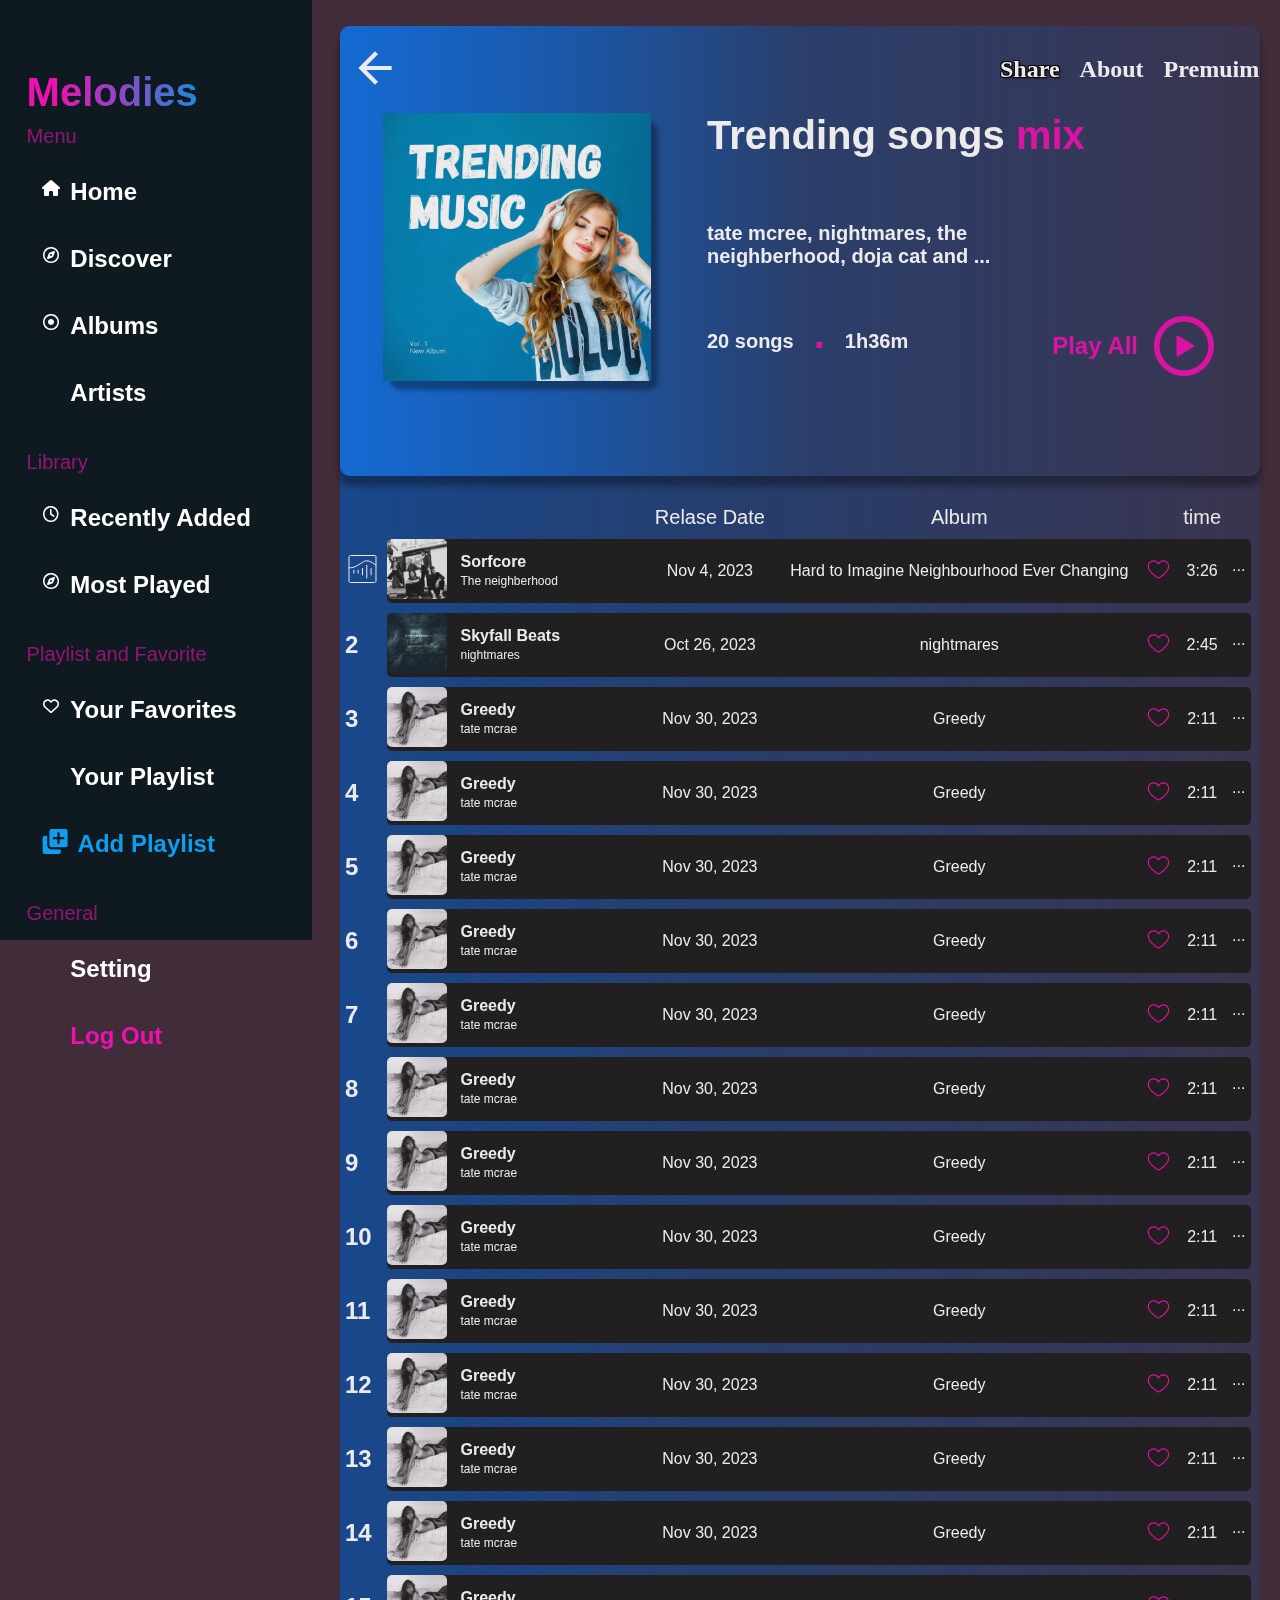
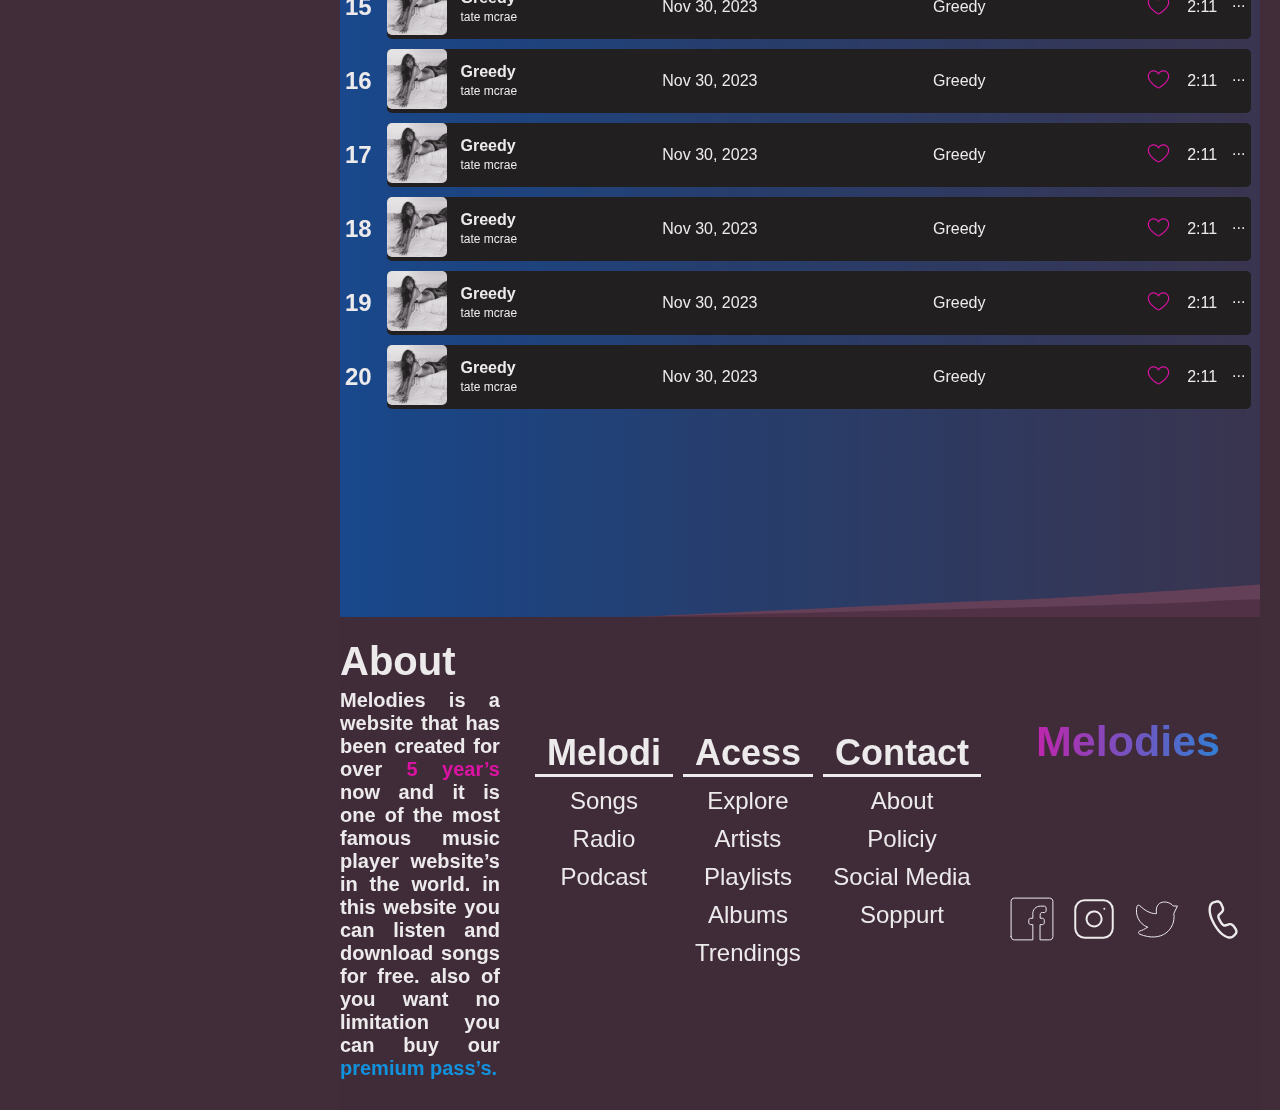
==== album.html @ c4c85686 "artist" ====
<!DOCTYPE html>
<html lang="en">

<head>
    <meta charset="UTF-8">
    <meta name="viewport" content="width=device-width, initial-scale=1.0">
    <title>Document</title>
    <link rel="stylesheet" href="./style/album.css" />
    <link rel="stylesheet" href="./style/body.css" />
    <link rel="stylesheet" href="./style/side-menu.css" />
    <link rel="stylesheet" href="./style/footer.css" />
    <link rel="stylesheet" href="./style/table.css">
    <link rel="stylesheet" href="assets/fontawesome-free-6.6.0-web/css/all.min.css" />
    <script defer src="./index-album.js"></script>
    <link href="https://cdn.jsdelivr.net/npm/bootstrap@5.2.0/dist/css/bootstrap.min.css" rel="stylesheet"
        integrity="sha384-gH2yIJqKdNHPEq0n4Mqa/HGKIhSkIHeL5AyhkYV8i59U5AR6csBvApHHNl/vI1Bx" crossorigin="anonymous">
</head>

<body class="body">
    <aside class="dashboard">
        <div class="T1">
            <p> Melodies </p>
        </div>
        <!-- DashBoard-Menu -->
        <div class="DashBoard-menu">
            <p class="Menu">Menu</p>
            <div class="Menu-part">
                <div class="dashboard-menu-item-hover"> <i class="fa-solid fa-house"></i>
                    <p>Home </p>
                </div>
                <div class="dashboard-menu-item-hover "> <i class="fa-regular fa-compass"></i>
                    <p>Discover </p>
                </div>
                <div class="dashboard-menu-item-hover"> <i class="fa-regular fa-circle-dot"></i>
                    <p>Albums </p>
                </div>
                <div class="dashboard-menu-item-hover"> <i class="bi bi-person-circle"></i>
                    <p>Artists </p>
                </div>
            </div>
        </div>
        <!-- Dashboard-Library -->
        <div class="DashBoard-Library">
            <p class="Library"> Library</p>
            <div class="Library-part">
                <div class="dashboard-menu-item-hover"> <i class="fa-regular fa-clock"></i>
                    <p> Recently Added </p>
                </div>
                <div class="dashboard-menu-item-hover"> <i class="fa-regular fa-compass"></i>
                    <p> Most Played </p>
                </div>
            </div>
        </div>
        <!-- Dashboard-Playlist-and-Favorite -->
        <div class="DashBoard-Playlist">
            <p class="Play-list"> Playlist and Favorite </p>
            <div class="Play-list-part">
                <div class="dashboard-menu-item-hover"> <i class="fa-regular fa-heart"></i>
                    <p> Your Favorites </p>
                </div>
                <div class="dashboard-menu-item-hover"> <i class="bi bi-music-note-list"></i>
                    <p> Your Playlist </p>
                </div>
                <div class="dashboard-menu-item-hover"> <img src="./image/image-dashboard/Add.png" alt="">
                    <p class="Add-playlist"> Add Playlist </p>
                </div>
            </div>
        </div>
        <!-- Dashboard-general -->
        <div class="DashBoard-general">
            <p class="General"> General </p>
            <div class="General-part">
                <div class="dashboard-menu-item-hover"> <i class="bi bi-gear"></i>
                    <p> Setting </p>
                </div>
                <div class="dashboard-menu-item-hover"> <i class="bi bi-box-arrow-right Logout"></i>
                    <p class="Logout"> Log Out </p>
                </div>
            </div>
        </div>

    </aside>
    <!-- Phần main -->
    <main class="main">
        <div class="album-detail">
            <div class="album-header">
                <div class="menu-album">
                    <div>
                        <img src="./image/album/icon/material-symbols_arrow-back.svg">
                    </div>
                    <div class="group-menu">
                        <p>Share</p>
                        <P>About</P>
                        <P>Premuim</P>
                        <img src="./image/album/icon/iconamoon_profile-circle-fill.svg">
                    </div>
                </div>

                <div class="trendingmusic">
                    <div class="banner-trending-music">
                        <img src="./image/album/album image/844adf7d6f536a6e2d4f61847c7148ce.png" width="268px">
                    </div>
                    <div>
                        <h2>Trending songs <span>mix</span></h2>
                        <p class="trending-music-content">tate mcree, nightmares, the neighberhood, doja cat and ...</p>

                        <div class="Playlist-trending-songs">
                            <p>20 songs<span>.</span>1h36m </p>
                        </div>
                    </div>
                    <div>
                        <button class="play-button"> Play All
                            <img class="play-icon" src="./image/album/icon/octicon_play-16.svg">
                        </button>
                    </div>
                </div>
            </div>
            <!-- top20 -->
            <div class="group-table">
                <table class="table-contents">
                    <tr>
                        <!-- insert 8 columns -->
                        <th style="width: 2%;"></th>
                        <th style="width: 4%;"></th>
                        <th style="width: 15%;"></th>
                        <th style="width: 10%;">Relase Date</th>
                        <th style="width: 30%;">Album</th>
                        <th style="width: 2%;"></th>
                        <th style="width: 3%;">time</th>
                        <th style="width: 2%;"></th>
                    </tr>

                    <tr>
                        <td class="left-align"> <img src="./image/album/icon/arcticons_vk-music.svg"> </td>
                        <td class="highlight left-align border-left"> <img
                                src="./image/album/album image/The_Neighbourhood_-_The_Neighbourhood 1.svg"></td>
                        <td class="highlight left-align Name-of-song"> Sorfcore <br> <span>The neighberhood</span></td>
                        <td class="highlight main-font-size">Nov 4, 2023</td>
                        <td class="highlight main-font-size">Hard to Imagine Neighbourhood Ever Changing</td>
                        <td class="highlight left-align"> <img src="./image/album/icon/ph_heart-light.svg"> </td>
                        <td class="highlight main-font-size">3:26</td>
                        <td class="highlight border-right main-font-size icon-details">...</td>
                    </tr>
                    <tr>
                        <td class="left-align ordinal-number">2</td>
                        <td class="highlight left-align border-left"> <img
                                src="./image/album/album image/The_Neighbourhood_-_The_Neighbourhood 2.svg"></td>
                        <td class="highlight left-align Name-of-song"> Skyfall Beats <br> <span>nightmares</span></td>
                        <td class="highlight main-font-size">Oct 26, 2023</td>
                        <td class="highlight main-font-size">nightmares</td>
                        <td class="highlight left-align"> <img src="./image/album/icon/ph_heart-light.svg"> </td>
                        <td class="highlight main-font-size">2:45</td>
                        <td class="highlight border-right main-font-size icon-details">...</td>
                    </tr>
                    <tr>
                        <td class="left-align ordinal-number">3</td>
                        <td class="highlight left-align border-left"> <img
                                src="./image/album/album image/The_Neighbourhood_-_The_Neighbourhood 3.svg"></td>
                        <td class="highlight left-align Name-of-song"> Greedy <br> <span>tate mcrae</span></td>
                        <td class="highlight main-font-size">Nov 30, 2023</td>
                        <td class="highlight main-font-size">Greedy</td>
                        <td class="highlight left-align"> <img src="./image/album/icon/ph_heart-light.svg"> </td>
                        <td class="highlight main-font-size">2:11</td>
                        <td class="highlight border-right main-font-size icon-details">...</td>
                    </tr>
                    <tr>
                        <td class="left-align ordinal-number">4</td>
                        <td class="highlight left-align border-left"> <img
                                src="./image/album/album image/The_Neighbourhood_-_The_Neighbourhood 3.svg"></td>
                        <td class="highlight left-align Name-of-song"> Greedy <br> <span>tate mcrae</span></td>
                        <td class="highlight main-font-size">Nov 30, 2023</td>
                        <td class="highlight main-font-size">Greedy</td>
                        <td class="highlight left-align"> <img src="./image/album/icon/ph_heart-light.svg"> </td>
                        <td class="highlight main-font-size">2:11</td>
                        <td class="highlight border-right main-font-size icon-details">...</td>
                    </tr>
                    <tr>
                        <td class="left-align ordinal-number">5</td>
                        <td class="highlight left-align border-left"> <img
                                src="./image/album/album image/The_Neighbourhood_-_The_Neighbourhood 3.svg"></td>
                        <td class="highlight left-align Name-of-song"> Greedy <br> <span>tate mcrae</span></td>
                        <td class="highlight main-font-size">Nov 30, 2023</td>
                        <td class="highlight main-font-size">Greedy</td>
                        <td class="highlight left-align"> <img src="./image/album/icon/ph_heart-light.svg"> </td>
                        <td class="highlight main-font-size">2:11</td>
                        <td class="highlight border-right main-font-size icon-details">...</td>
                    </tr>
                    <tr>
                        <td class="left-align ordinal-number">6</td>
                        <td class="highlight left-align border-left"> <img
                                src="./image/album/album image/The_Neighbourhood_-_The_Neighbourhood 3.svg"></td>
                        <td class="highlight left-align Name-of-song"> Greedy <br> <span>tate mcrae</span></td>
                        <td class="highlight main-font-size">Nov 30, 2023</td>
                        <td class="highlight main-font-size">Greedy</td>
                        <td class="highlight left-align"> <img src="./image/album/icon/ph_heart-light.svg"> </td>
                        <td class="highlight main-font-size">2:11</td>
                        <td class="highlight border-right main-font-size icon-details">...</td>
                    </tr>
                    <tr>
                        <td class="left-align ordinal-number">7</td>
                        <td class="highlight left-align border-left"> <img
                                src="./image/album/album image/The_Neighbourhood_-_The_Neighbourhood 3.svg"></td>
                        <td class="highlight left-align Name-of-song"> Greedy <br> <span>tate mcrae</span></td>
                        <td class="highlight main-font-size">Nov 30, 2023</td>
                        <td class="highlight main-font-size">Greedy</td>
                        <td class="highlight left-align"> <img src="./image/album/icon/ph_heart-light.svg"> </td>
                        <td class="highlight main-font-size">2:11</td>
                        <td class="highlight border-right main-font-size icon-details">...</td>
                    </tr>
                    <tr>
                        <td class="left-align ordinal-number">8</td>
                        <td class="highlight left-align border-left"> <img
                                src="./image/album/album image/The_Neighbourhood_-_The_Neighbourhood 3.svg"></td>
                        <td class="highlight left-align Name-of-song"> Greedy <br> <span>tate mcrae</span></td>
                        <td class="highlight main-font-size">Nov 30, 2023</td>
                        <td class="highlight main-font-size">Greedy</td>
                        <td class="highlight left-align"> <img src="./image/album/icon/ph_heart-light.svg"> </td>
                        <td class="highlight main-font-size">2:11</td>
                        <td class="highlight border-right main-font-size icon-details">...</td>
                    </tr>
                    <tr>
                        <td class="left-align ordinal-number">9</td>
                        <td class="highlight left-align border-left"> <img
                                src="./image/album/album image/The_Neighbourhood_-_The_Neighbourhood 3.svg"></td>
                        <td class="highlight left-align Name-of-song"> Greedy <br> <span>tate mcrae</span></td>
                        <td class="highlight main-font-size">Nov 30, 2023</td>
                        <td class="highlight main-font-size">Greedy</td>
                        <td class="highlight left-align"> <img src="./image/album/icon/ph_heart-light.svg"> </td>
                        <td class="highlight main-font-size">2:11</td>
                        <td class="highlight border-right main-font-size icon-details">...</td>
                    </tr>
                    <tr>
                        <td class="left-align ordinal-number">10</td>
                        <td class="highlight left-align border-left"> <img
                                src="./image/album/album image/The_Neighbourhood_-_The_Neighbourhood 3.svg"></td>
                        <td class="highlight left-align Name-of-song"> Greedy <br> <span>tate mcrae</span></td>
                        <td class="highlight main-font-size">Nov 30, 2023</td>
                        <td class="highlight main-font-size">Greedy</td>
                        <td class="highlight left-align"> <img src="./image/album/icon/ph_heart-light.svg"> </td>
                        <td class="highlight main-font-size">2:11</td>
                        <td class="highlight border-right main-font-size icon-details">...</td>
                    </tr>
                    <tr>
                        <td class="left-align ordinal-number">11</td>
                        <td class="highlight left-align border-left"> <img
                                src="./image/album/album image/The_Neighbourhood_-_The_Neighbourhood 3.svg"></td>
                        <td class="highlight left-align Name-of-song"> Greedy <br> <span>tate mcrae</span></td>
                        <td class="highlight main-font-size">Nov 30, 2023</td>
                        <td class="highlight main-font-size">Greedy</td>
                        <td class="highlight left-align"> <img src="./image/album/icon/ph_heart-light.svg"> </td>
                        <td class="highlight main-font-size">2:11</td>
                        <td class="highlight border-right main-font-size icon-details">...</td>
                    </tr>
                    <tr>
                        <td class="left-align ordinal-number">12</td>
                        <td class="highlight left-align border-left"> <img
                                src="./image/album/album image/The_Neighbourhood_-_The_Neighbourhood 3.svg"></td>
                        <td class="highlight left-align Name-of-song"> Greedy <br> <span>tate mcrae</span></td>
                        <td class="highlight main-font-size">Nov 30, 2023</td>
                        <td class="highlight main-font-size">Greedy</td>
                        <td class="highlight left-align"> <img src="./image/album/icon/ph_heart-light.svg"> </td>
                        <td class="highlight main-font-size">2:11</td>
                        <td class="highlight border-right main-font-size icon-details">...</td>
                    </tr>
                    <tr>
                        <td class="left-align ordinal-number">13</td>
                        <td class="highlight left-align border-left"> <img
                                src="./image/album/album image/The_Neighbourhood_-_The_Neighbourhood 3.svg"></td>
                        <td class="highlight left-align Name-of-song"> Greedy <br> <span>tate mcrae</span></td>
                        <td class="highlight main-font-size">Nov 30, 2023</td>
                        <td class="highlight main-font-size">Greedy</td>
                        <td class="highlight left-align"> <img src="./image/album/icon/ph_heart-light.svg"> </td>
                        <td class="highlight main-font-size">2:11</td>
                        <td class="highlight border-right main-font-size icon-details">...</td>
                    </tr>
                    <tr>
                        <td class="left-align ordinal-number">14</td>
                        <td class="highlight left-align border-left"> <img
                                src="./image/album/album image/The_Neighbourhood_-_The_Neighbourhood 3.svg"></td>
                        <td class="highlight left-align Name-of-song"> Greedy <br> <span>tate mcrae</span></td>
                        <td class="highlight main-font-size">Nov 30, 2023</td>
                        <td class="highlight main-font-size">Greedy</td>
                        <td class="highlight left-align"> <img src="./image/album/icon/ph_heart-light.svg"> </td>
                        <td class="highlight main-font-size">2:11</td>
                        <td class="highlight border-right main-font-size icon-details">...</td>
                    </tr>
                    <tr>
                        <td class="left-align ordinal-number">15</td>
                        <td class="highlight left-align border-left"> <img
                                src="./image/album/album image/The_Neighbourhood_-_The_Neighbourhood 3.svg"></td>
                        <td class="highlight left-align Name-of-song"> Greedy <br> <span>tate mcrae</span></td>
                        <td class="highlight main-font-size">Nov 30, 2023</td>
                        <td class="highlight main-font-size">Greedy</td>
                        <td class="highlight left-align"> <img src="./image/album/icon/ph_heart-light.svg"> </td>
                        <td class="highlight main-font-size">2:11</td>
                        <td class="highlight border-right main-font-size icon-details">...</td>
                    </tr>
                    <tr>
                        <td class="left-align ordinal-number">16</td>
                        <td class="highlight left-align border-left"> <img
                                src="./image/album/album image/The_Neighbourhood_-_The_Neighbourhood 3.svg"></td>
                        <td class="highlight left-align Name-of-song"> Greedy <br> <span>tate mcrae</span></td>
                        <td class="highlight main-font-size">Nov 30, 2023</td>
                        <td class="highlight main-font-size">Greedy</td>
                        <td class="highlight left-align"> <img src="./image/album/icon/ph_heart-light.svg"> </td>
                        <td class="highlight main-font-size">2:11</td>
                        <td class="highlight border-right main-font-size icon-details">...</td>
                    </tr>
                    <tr>
                        <td class="left-align ordinal-number">17</td>
                        <td class="highlight left-align border-left"> <img
                                src="./image/album/album image/The_Neighbourhood_-_The_Neighbourhood 3.svg"></td>
                        <td class="highlight left-align Name-of-song"> Greedy <br> <span>tate mcrae</span></td>
                        <td class="highlight main-font-size">Nov 30, 2023</td>
                        <td class="highlight main-font-size">Greedy</td>
                        <td class="highlight left-align"> <img src="./image/album/icon/ph_heart-light.svg"> </td>
                        <td class="highlight main-font-size">2:11</td>
                        <td class="highlight border-right main-font-size icon-details">...</td>
                    </tr>
                    <tr>
                        <td class="left-align ordinal-number">18</td>
                        <td class="highlight left-align border-left"> <img
                                src="./image/album/album image/The_Neighbourhood_-_The_Neighbourhood 3.svg"></td>
                        <td class="highlight left-align Name-of-song"> Greedy <br> <span>tate mcrae</span></td>
                        <td class="highlight main-font-size">Nov 30, 2023</td>
                        <td class="highlight main-font-size">Greedy</td>
                        <td class="highlight left-align"> <img src="./image/album/icon/ph_heart-light.svg"> </td>
                        <td class="highlight main-font-size">2:11</td>
                        <td class="highlight border-right main-font-size icon-details">...</td>
                    </tr>
                    <tr>
                        <td class="left-align ordinal-number">19</td>
                        <td class="highlight left-align border-left"> <img
                                src="./image/album/album image/The_Neighbourhood_-_The_Neighbourhood 3.svg"></td>
                        <td class="highlight left-align Name-of-song"> Greedy <br> <span>tate mcrae</span></td>
                        <td class="highlight main-font-size">Nov 30, 2023</td>
                        <td class="highlight main-font-size">Greedy</td>
                        <td class="highlight left-align"> <img src="./image/album/icon/ph_heart-light.svg"> </td>
                        <td class="highlight main-font-size">2:11</td>
                        <td class="highlight border-right main-font-size icon-details">...</td>
                    </tr>
                    <tr>
                        <td class="left-align ordinal-number">20</td>
                        <td class="highlight left-align border-left"> <img
                                src="./image/album/album image/The_Neighbourhood_-_The_Neighbourhood 3.svg"></td>
                        <td class="highlight left-align Name-of-song"> Greedy <br> <span>tate mcrae</span></td>
                        <td class="highlight main-font-size">Nov 30, 2023</td>
                        <td class="highlight main-font-size">Greedy</td>
                        <td class="highlight left-align"> <img src="./image/album/icon/ph_heart-light.svg"> </td>
                        <td class="highlight main-font-size">2:11</td>
                        <td class="highlight border-right main-font-size icon-details">...</td>
                    </tr>
                </table>
            </div>
        </div>
        <!-- Footer -->
        <div class="footer">
            <div class="footer-content">
                <!-- left-footer -->
                <div class="footer-content-details">
                    <div class="left-footer-content">
                        <h1>About</h1>
                        <p>Melodies is a website that has been created for over <span>5 year’s</span> now and it is
                            one of the most famous music player website’s in the world. in this website you can
                            listen and download songs for free. also of you want no limitation you can buy our <a href="#">premium
                                pass’s.</a></p>
                    </div>
                    <!-- center-footer -->
                    <div>
                        <table class="table_content">
                            <tr>
                                <th>Melodi</th>
                                <th>Acess </th>
                                <th>Contact</th>
                            </tr>
                            <tr>
                                <td><a style="text-decoration:none" href="#">Songs</a></td>
                                <td><a style="text-decoration:none" href="#">Explore</a></td>
                                <td><a style="text-decoration:none" href="#">About</a></td>
                            </tr>
                            <tr>
                                <td><a style="text-decoration:none" href="#">Radio</a></td>
                                <td><a style="text-decoration:none" href="#">Artists</a></td>
                                <td><a style="text-decoration:none" href="#">Policiy</a></td>
                            </tr>
                            <tr>
                                <td><a style="text-decoration:none" href="#">Podcast</a></td>
                                <td><a style="text-decoration:none" href="#">Playlists</a></td>
                                <td><a style="text-decoration:none" href="#">Social Media</a></td>
                            </tr>
                            <tr>
                                <td><a style="text-decoration:none" href="#"></a></td>
                                <td><a style="text-decoration:none" href="#">Albums</a></td>
                                <td><a style="text-decoration:none" href="#">Soppurt</a></td>
                            </tr>
                            <tr>
                                <td><a style="text-decoration:none" href="#"></a></td>
                                <td><a style="text-decoration:none" href="#">Trendings</a></td>
                                <td><a style="text-decoration:none" href="#"></a></td>
                            </tr>
                        </table>
                    </div>
                    <!-- right-footer -->
                    <div class="contact"> 
                        <p class="Logo">Melodies</p>
                        <div class="link">
                            <img src="./image/footer/background/fb.svg">
                            <img src="./image/footer/background/ig.svg">
                            <img src="./image/footer/background/tw.svg">
                            <img src="./image/footer/background/call.svg">
                        </div>
                    </div>
                </div>
            </div>
        </div>
    </main>
   
    </body>

</html>
---- style/album.css ----
.main {
    display: flex;
    flex-direction: column;
    flex-grow: 9;
    margin: 26px 20px 0px 340px;
    z-index: 1;
    opacity: 0.90; 
    background: linear-gradient(90deg, #005ac0af 0%, #0a53a789 40%, rgba(17, 114, 226, 0.144) 100%);
    border-radius: 10px;
}

.album-detail {
    min-height: 100vh;
    display: flex;
    flex-direction: column;
    z-index: 1;
}

.album-header {
    background: linear-gradient(90deg, #1171E2 0%, rgba(127, 184, 211, 0.02) 50%, rgba(63, 79, 86, 0) 100%);
    border-radius: 10px;
    height: 450px;
    box-shadow: 0px 9px 6px 1px rgba(0, 0, 0, 0.36);
    -webkit-box-shadow: 0px 9px 6px 1px rgba(0, 0, 0, 0.36);
    -moz-box-shadow: 0px 9px 6px 1px rgba(0, 0, 0, 0.36);
}

.menu-album {
    display: flex;
    align-items: center;
    padding: 10px 0px 10px 10px;
}

.group-menu {
    display: flex;
    margin: 0;
    gap: 20px;
    padding-left: 600px;
}

.group-menu img {
    padding-left: 40px;
}

.group-menu p {
    margin: 0px;
    padding: 20px 0px 20px 0;
    color: white;
    font-size: 24px;
    font-family: Vazirmatn;
    font-weight: 600;
}

.group-menu p:first-child {
    text-shadow:
        -1px -1px 0 #000,
        /* Tạo viền đen */
        1px -1px 0 #000,
        -1px 1px 0 #000,
        1px 1px 0 #000,
        2px 2px 3px rgba(0, 0, 0, 0.5);
    /* Tạo bóng đổ */
}

.trendingmusic {
    display: flex;
    gap: 56px;
    padding-left: 43px;
    padding-right: 43px;
}

.banner-trending-music {
    width: 268px;
    height: 268px;
    box-shadow: 7px 9px 4px rgba(0, 0, 0, 0.35);
    border-radius: 10px
}

.trendingmusic h2 {
    color: white;
    font-size: 40px;
    font-weight: 800;
}

.trendingmusic h2 span {
    color: #EE10B0;
}

.trending-music-content {
    width: 390px;
    margin-top: 44px;
    padding-top: 20px;
    color: white;
    font-size: 20px;
    font-weight: 600;
}

.Playlist-trending-songs {
    display: flex;
    align-items: center;
    margin-top: 44px;
}

.Playlist-trending-songs p {
    color: white;
    font-size: 20px;
    font-weight: 600;

}

.Playlist-trending-songs p span {
    color: #EE10B0;
    font-size: 40px;
    font-weight: 800;
    padding: 20px;
}

.play-button {
    display: flex;
    background: none;
    border: none;
    color: #EE10B0;
    font-size: 24px;
    font-weight: 600;
    margin-bottom: 10px;
    align-items: center;
    position: absolute;
    right: 50px;
    top: 300px;
}

.play-icon {
    padding: 16px;
}

/* top 20 of Bill Board*/
---- style/body.css ----
* {
    padding: 0;
    margin: 0;
    font-family: "Vazirmatn", sans-serif;
}

.body {
    display: flex;
    width: 100%;
    flex-direction: column;
    min-height: 100vh;
    position: relative;
    background-color: #412C3A;
}
---- style/side-menu.css ----
.T1 {
    font-size: 40px;
    font-weight: 800;
    background: linear-gradient( to right, rgba(238, 16, 176, 1) 10%, rgba(14, 158, 239, 0.92) 70%); 
    background-clip: text;
    color: transparent;
    margin-top: 50px;
    margin-left: 26.6px;
}

.dashboard {
    flex-grow: 1;
    background: linear-gradient(to right, #0E1920, #0E1920 70%);
    position: fixed;
    height: 100vh;
    padding: 20px 25px 20px 0px ;

}

.DashBoard-menu {
    color: #FFFFFF;
    margin-top: 10px;
    margin-left: 26.6px;
}

.Menu-part div,
.Library-part div,
.Play-list-part div,
.General-part div {
    display: flex;
    gap: 10px;
    justify-content: start;
    align-items: center;
    margin-top: 15px;
}

.Menu,
.Library,
.Play-list,
.General {
    font-size: 20px;
    font-weight: 400;
    color: #EE10B0;
    opacity: 60%;
    margin: 0px;
}

.Menu-part div i,
.Library-part div i,
.Play-list-part div i,
.General-part div i {
    width: 18.75px;
    height: 18.75px;
    padding-top: 1.5px;
}
.Menu-part div p,
.Library-part div p,
.Play-list-part div p,
.General-part div p {
    font-size: 24px;
    font-weight: 600;
    color: #FFFFFF;
    margin: 0;
    padding-top: 5px;
}
/* ------------------- Phần DashBoard-Lirary --------------------- */
.DashBoard-Library {
    color: #FFFFFF;
    margin-top: 35px;
    margin-left: 26.6px;
}
/* ------------------- Phần DashBoard-Playlist and Favorite --------------------- */
.DashBoard-Playlist {
    color: #FFFFFF;
    margin-top: 35px;
    margin-left: 26.6px;
}
.Add-playlist {
    color: #0E9EEF !important;
}
/* ------------------- Phần Dashboard-general --------------------- */
.DashBoard-general {
    color: #FFFFFF;
    margin-top: 35px;
    margin-left: 26.6px;
}

.Logout {
    color: #EE10B0 !important;
}

.dashboard-menu-item-hover {
    
    width: 230px;
    height: 42px;
    display: inline-block;
    padding: 5px 15px;
    text-align: center;
    text-decoration: none;
    color: #FFF;
    border: none;
    border-radius: 9px;
    font-size: 16px;
    transition: all 0.3s ease;   
}

.dashboard-menu-item-hover:hover {
    border: 1.12px solid #FFFFFF;
    width: 230px;
    height: 42px;
    border-radius: 9px;
    opacity: 70%;
    background-color:#FF26C2;
    cursor: pointer;
    color:  #FFFFFF; 
    box-shadow: 0 0 8px 3px #ff00ff;
}

.Logout:hover {
    color:  #FFFFFF !important;
}
---- style/footer.css ----
.footer {
    background-image: url(../image/footer/background/backgroundfooter_cut.svg);
    background-size: cover;
    background-repeat: no-repeat;
    width: 100%;
}

.footer-content {
    padding: 200px 0px 30px 0px;
    width: 100%;
}

.footer-content-details {
    display: grid;
    grid-template-columns: 2fr 1fr 1fr;
    color: white;
    justify-items: center;
    align-items: center;
    
}

.left-footer-content {
    margin-top: 20px;
    padding:0;
}

.left-footer-content h1 {
    font-size: 40px;
    font-weight: 700;
}

.left-footer-content p {
    font-size: 20px;
    font-weight: 600;
    word-wrap: break-word;
    padding-right: 0px;
    padding-top: 5px;
    text-align: justify;
    width: 100%;
    /* Điều chỉnh độ rộng của đoạn văn bản */
    margin: 0 auto;
    /* Căn giữa đoạn văn bản trong trang */
}

.left-footer-content span {
    color: #EE10B0;
    font-weight: 700;
}

.left-footer-content a {
    text-decoration: none;
    font-weight: 700;
    color: #0E9EEF;
}

.table_content {
    border-collapse: separate;
    /* Đảm bảo các ô không bị gộp lại */
    border-spacing: 10px;
    /* Khoảng cách giữa các ô theo chiều dọc */
    width: 80%;
    padding-left:20px;
    margin: 5px;
}

.table_content th {
    border-bottom: 3px solid hsl(0, 0%, 100%);
    text-align: center;
    padding: 0px 12px 0 12px;
    font-size: 36px;
}

.table_content td {
    font-size: 24px;
    font-weight: 500;
    word-wrap: break-word;
    text-align: center;
    color: hsl(0, 0%, 100%);
}

.table_content a {
    color: hsl(0, 0%, 100%);
}

.contact {
    place-items: center;
    text-align: center;
    padding: 0;
}

.Logo {
    padding: 10px 40px 0px 40px;
    position: center;
    font-size: 43px;
    font-weight: 700;
    background: linear-gradient(to right, #EE10B0, #0E9EEF);
    /* Màu gradient từ trái sang phải */
    background-clip: text;
    -webkit-text-fill-color: transparent;
}

.link {
    display: flex;
    gap: 20px;
    padding: 130px 10px 50px 10px;
}
---- style/table.css ----
.group-table {
    width: 98.5%;
    margin-top: 20px;
    margin-left:5px;
    margin-right: 12px;
}

.table-contents {
    color: white;
    text-align: center;
    border-collapse: separate;
    border-spacing: 0 10px;
}

.table-contents th {
    font-size: 20px;
    font-weight: 400;
}

.highlight {
    background: #1E1E1E;
}

.left-align {
    text-align: left;
}

.left-align span {
    font-size: 12px;
    font-weight: 300;
}

.Name-of-song {
    font-weight: 600;
}

.border-left {
    border-top-left-radius: 5px;
    border-bottom-left-radius: 5px;
}

.border-right {
    border-top-right-radius: 5px;
    border-bottom-right-radius: 5px;
}

.main-font-size {
    font-weight: 400;
    font-size: 16px;
}

.space-row {
    border-collapse: separate;
    border-spacing: 0 10px;
}

.ordinal-number {
    font-size: 24px;
    font-weight: 600;
}

.icon-details {
    padding-bottom:10px;
}
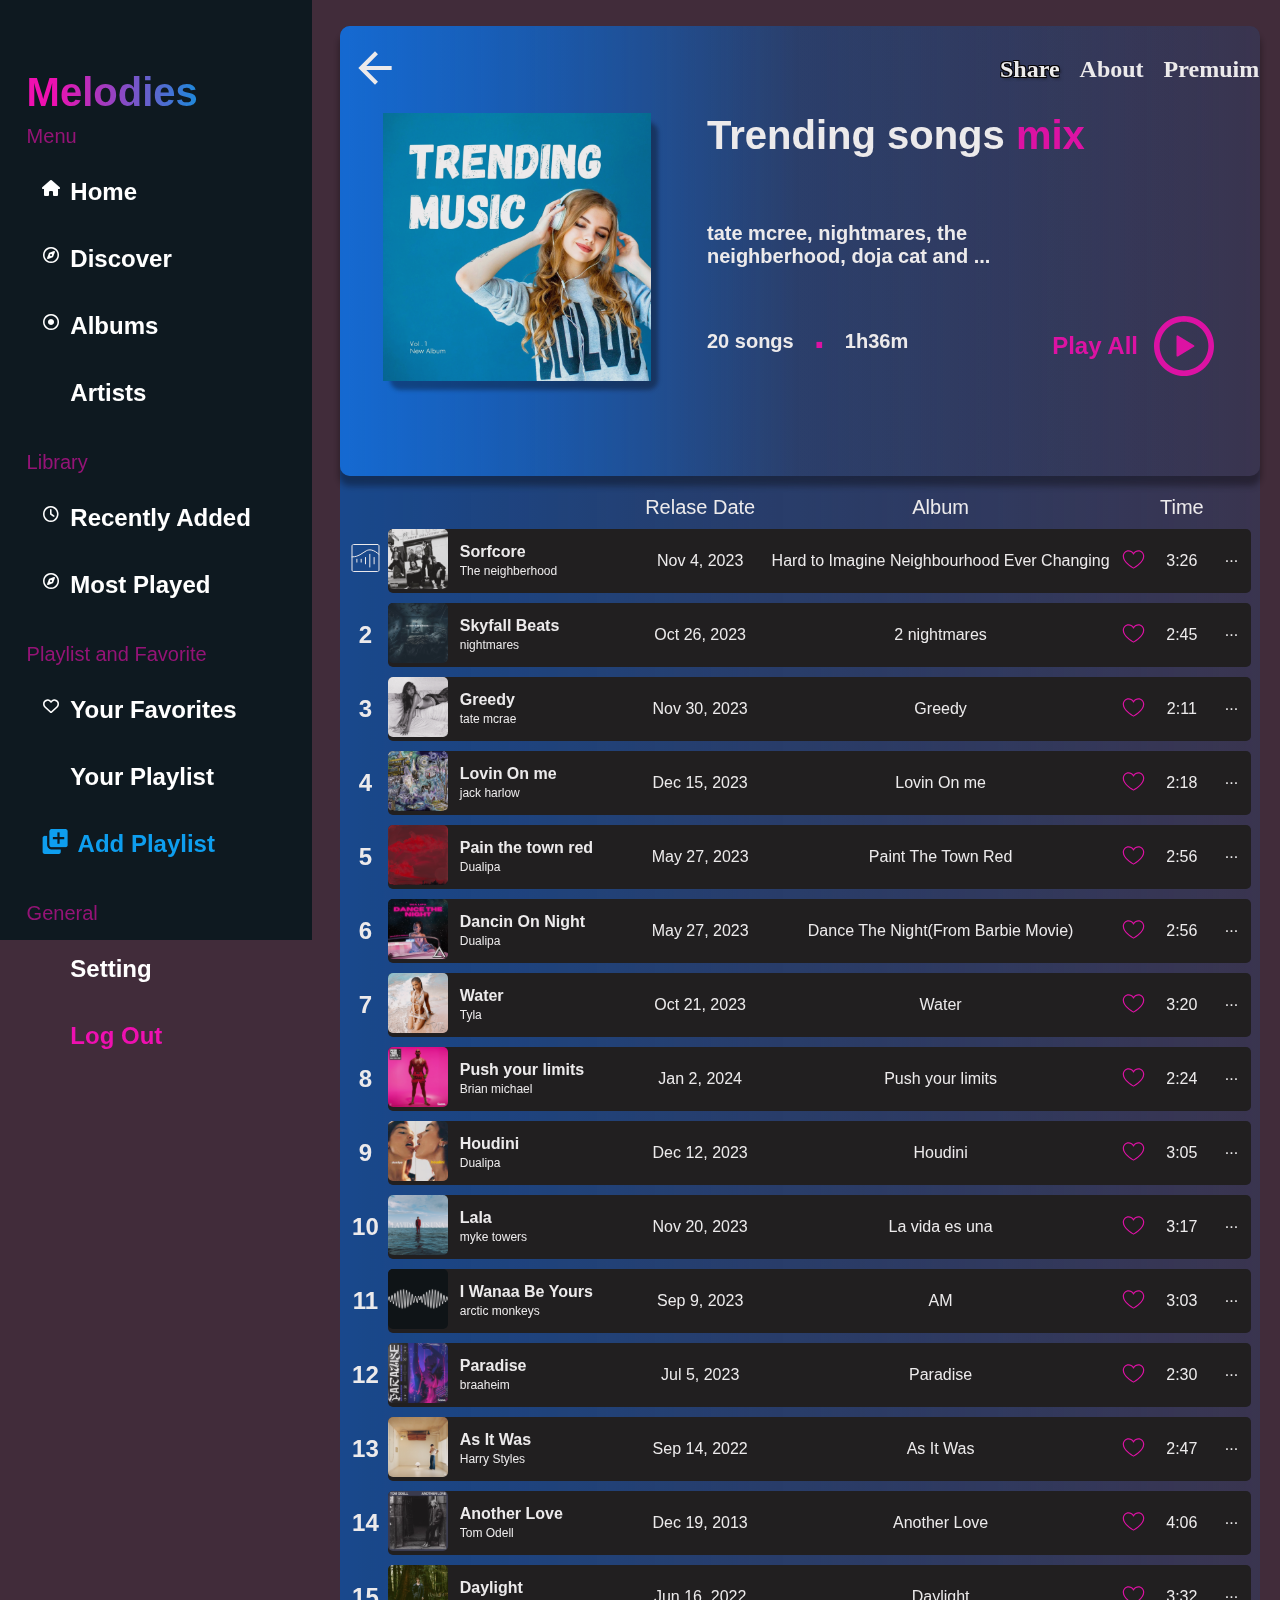
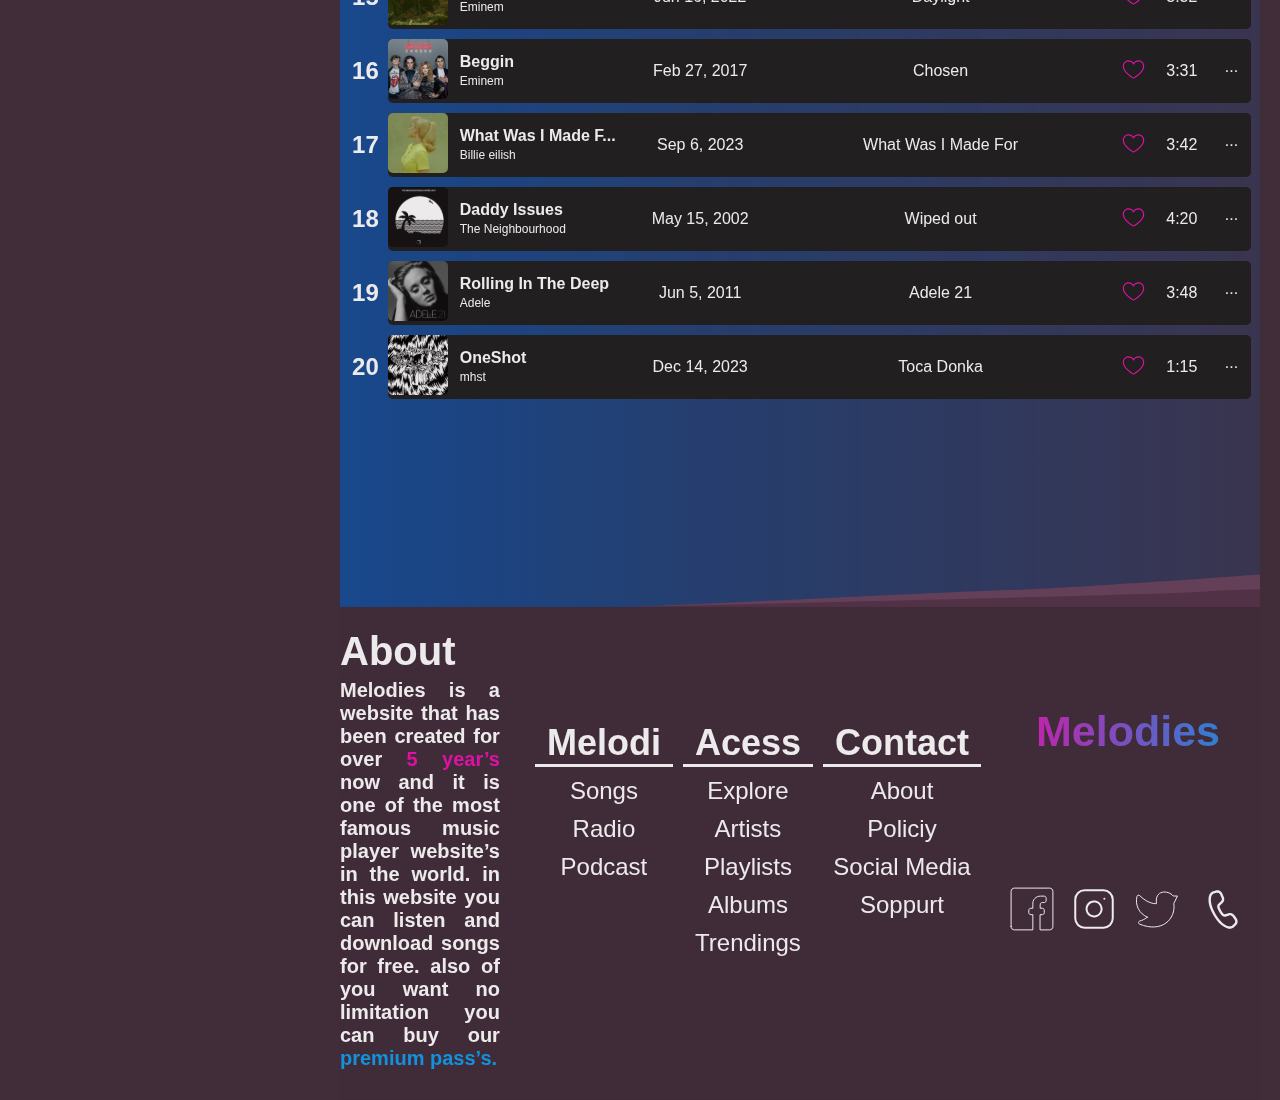
==== commit 0cb617df: "13.10" ====
--- a/album.html
+++ b/album.html
@@ -11,75 +11,16 @@
     <link rel="stylesheet" href="./style/footer.css" />
     <link rel="stylesheet" href="./style/table.css">
     <link rel="stylesheet" href="assets/fontawesome-free-6.6.0-web/css/all.min.css" />
+    <script defer src="./components/footer.js"></script>
+    <script defer src="./components/dashboard.js"></script>
     <script defer src="./index-album.js"></script>
     <link href="https://cdn.jsdelivr.net/npm/bootstrap@5.2.0/dist/css/bootstrap.min.css" rel="stylesheet"
         integrity="sha384-gH2yIJqKdNHPEq0n4Mqa/HGKIhSkIHeL5AyhkYV8i59U5AR6csBvApHHNl/vI1Bx" crossorigin="anonymous">
 </head>
 
 <body class="body">
-    <aside class="dashboard">
-        <div class="T1">
-            <p> Melodies </p>
-        </div>
-        <!-- DashBoard-Menu -->
-        <div class="DashBoard-menu">
-            <p class="Menu">Menu</p>
-            <div class="Menu-part">
-                <div class="dashboard-menu-item-hover"> <i class="fa-solid fa-house"></i>
-                    <p>Home </p>
-                </div>
-                <div class="dashboard-menu-item-hover "> <i class="fa-regular fa-compass"></i>
-                    <p>Discover </p>
-                </div>
-                <div class="dashboard-menu-item-hover"> <i class="fa-regular fa-circle-dot"></i>
-                    <p>Albums </p>
-                </div>
-                <div class="dashboard-menu-item-hover"> <i class="bi bi-person-circle"></i>
-                    <p>Artists </p>
-                </div>
-            </div>
-        </div>
-        <!-- Dashboard-Library -->
-        <div class="DashBoard-Library">
-            <p class="Library"> Library</p>
-            <div class="Library-part">
-                <div class="dashboard-menu-item-hover"> <i class="fa-regular fa-clock"></i>
-                    <p> Recently Added </p>
-                </div>
-                <div class="dashboard-menu-item-hover"> <i class="fa-regular fa-compass"></i>
-                    <p> Most Played </p>
-                </div>
-            </div>
-        </div>
-        <!-- Dashboard-Playlist-and-Favorite -->
-        <div class="DashBoard-Playlist">
-            <p class="Play-list"> Playlist and Favorite </p>
-            <div class="Play-list-part">
-                <div class="dashboard-menu-item-hover"> <i class="fa-regular fa-heart"></i>
-                    <p> Your Favorites </p>
-                </div>
-                <div class="dashboard-menu-item-hover"> <i class="bi bi-music-note-list"></i>
-                    <p> Your Playlist </p>
-                </div>
-                <div class="dashboard-menu-item-hover"> <img src="./image/image-dashboard/Add.png" alt="">
-                    <p class="Add-playlist"> Add Playlist </p>
-                </div>
-            </div>
-        </div>
-        <!-- Dashboard-general -->
-        <div class="DashBoard-general">
-            <p class="General"> General </p>
-            <div class="General-part">
-                <div class="dashboard-menu-item-hover"> <i class="bi bi-gear"></i>
-                    <p> Setting </p>
-                </div>
-                <div class="dashboard-menu-item-hover"> <i class="bi bi-box-arrow-right Logout"></i>
-                    <p class="Logout"> Log Out </p>
-                </div>
-            </div>
-        </div>
-
-    </aside>
+    <!-- details in js components -->
+    <aside id="dashboard"></aside>
     <!-- Phần main -->
     <main class="main">
         <div class="album-detail">
@@ -120,301 +61,325 @@
                 <table class="table-contents">
                     <tr>
                         <!-- insert 8 columns -->
-                        <th style="width: 2%;"></th>
-                        <th style="width: 4%;"></th>
-                        <th style="width: 15%;"></th>
-                        <th style="width: 10%;">Relase Date</th>
-                        <th style="width: 30%;">Album</th>
-                        <th style="width: 2%;"></th>
-                        <th style="width: 3%;">time</th>
-                        <th style="width: 2%;"></th>
-                    </tr>
-
-                    <tr>
-                        <td class="left-align"> <img src="./image/album/icon/arcticons_vk-music.svg"> </td>
-                        <td class="highlight left-align border-left"> <img
+                        <th class="column1 hide-on-mobile"></th>
+                        <th class="column2 hide-on-mobile"></th>
+                        <th class="column3 hide-on-mobile"></th>
+                        <th class="column4">Relase Date</th>
+                        <th class="column5">Album</th>
+                        <th class="column6"></th>
+                        <th class="column7">Time</th>
+                        <th class="column8"></th>
+                    </tr>
+                    <tr>
+                        <td class="content-column1 ordinal-number">
+                            <img src="./image/album/icon/arcticons_vk-music.svg">
+                        </td>
+                        <td class="highlight column2-img border-left"> <img
                                 src="./image/album/album image/The_Neighbourhood_-_The_Neighbourhood 1.svg"></td>
-                        <td class="highlight left-align Name-of-song"> Sorfcore <br> <span>The neighberhood</span></td>
-                        <td class="highlight main-font-size">Nov 4, 2023</td>
-                        <td class="highlight main-font-size">Hard to Imagine Neighbourhood Ever Changing</td>
-                        <td class="highlight left-align"> <img src="./image/album/icon/ph_heart-light.svg"> </td>
-                        <td class="highlight main-font-size">3:26</td>
-                        <td class="highlight border-right main-font-size icon-details">...</td>
-                    </tr>
-                    <tr>
-                        <td class="left-align ordinal-number">2</td>
-                        <td class="highlight left-align border-left"> <img
+                        <td class="highlight Name-of-song"> Sorfcore <br> <span> The neighberhood </span></td>
+                        <td class="hide-on-mobile highlight main-font-size"> Nov 4, 2023 </td>
+                        <td class="hide-on-mobile highlight main-font-size">Hard to Imagine  Neighbourhood Ever Changing
+                        </td>
+                        <td class="hide-on-mobile highlight heart-icon-column6"> <img
+                                src="./image/album/icon/ph_heart-light.svg"> </td>
+                        <td class="highlight main-font-size"> 3:26 </td>
+                        <td class="highlight border-right main-font-size icon-details">
+                            <p>...</p> <span class="icon-detail-mobile"> <img
+                                    src="./image/icon/blue-iconamoon_menu-kebab-vertical-bold.svg"></span>
+                        </td>
+                    </tr>
+                    <tr>
+                        <td class="content-column1 ordinal-number">2</td>
+                        <td class="highlight column2-img border-left"> <img
                                 src="./image/album/album image/The_Neighbourhood_-_The_Neighbourhood 2.svg"></td>
-                        <td class="highlight left-align Name-of-song"> Skyfall Beats <br> <span>nightmares</span></td>
-                        <td class="highlight main-font-size">Oct 26, 2023</td>
-                        <td class="highlight main-font-size">nightmares</td>
-                        <td class="highlight left-align"> <img src="./image/album/icon/ph_heart-light.svg"> </td>
-                        <td class="highlight main-font-size">2:45</td>
-                        <td class="highlight border-right main-font-size icon-details">...</td>
-                    </tr>
-                    <tr>
-                        <td class="left-align ordinal-number">3</td>
-                        <td class="highlight left-align border-left"> <img
+                        <td class="highlight Name-of-song"> Skyfall Beats <br> <span> nightmares </span></td>
+                        <td class="hide-on-mobile highlight main-font-size"> Oct 26, 2023 </td>
+                        <td class="hide-on-mobile highlight main-font-size">2 nightmares </td>
+                        <td class="hide-on-mobile highlight heart-icon-column6"> <img
+                                src="./image/album/icon/ph_heart-light.svg"> </td>
+                        <td class="highlight main-font-size"> 2:45 </td>
+                        <td class="highlight border-right main-font-size icon-details">
+                            <p>...</p> <span class="icon-detail-mobile"> <img
+                                src="./image/icon/blue-iconamoon_menu-kebab-vertical-bold.svg"></span>
+                            </td>
+                    </tr>
+                    <tr>
+                        <td class="content-column1 ordinal-number">3</td>
+                        <td class="highlight column2-img border-left"> <img
                                 src="./image/album/album image/The_Neighbourhood_-_The_Neighbourhood 3.svg"></td>
-                        <td class="highlight left-align Name-of-song"> Greedy <br> <span>tate mcrae</span></td>
-                        <td class="highlight main-font-size">Nov 30, 2023</td>
-                        <td class="highlight main-font-size">Greedy</td>
-                        <td class="highlight left-align"> <img src="./image/album/icon/ph_heart-light.svg"> </td>
+                        <td class="highlight Name-of-song"> Greedy <br> <span> tate mcrae </span></td>
+                        <td class="hide-on-mobile highlight main-font-size"> Nov 30, 2023 </td>
+                        <td class="hide-on-mobile highlight main-font-size"> Greedy </td>
+                        <td class="hide-on-mobile highlight heart-icon-column6"> <img
+                                src="./image/album/icon/ph_heart-light.svg"> </td>
                         <td class="highlight main-font-size">2:11</td>
-                        <td class="highlight border-right main-font-size icon-details">...</td>
-                    </tr>
-                    <tr>
-                        <td class="left-align ordinal-number">4</td>
-                        <td class="highlight left-align border-left"> <img
-                                src="./image/album/album image/The_Neighbourhood_-_The_Neighbourhood 3.svg"></td>
-                        <td class="highlight left-align Name-of-song"> Greedy <br> <span>tate mcrae</span></td>
-                        <td class="highlight main-font-size">Nov 30, 2023</td>
-                        <td class="highlight main-font-size">Greedy</td>
-                        <td class="highlight left-align"> <img src="./image/album/icon/ph_heart-light.svg"> </td>
-                        <td class="highlight main-font-size">2:11</td>
-                        <td class="highlight border-right main-font-size icon-details">...</td>
-                    </tr>
-                    <tr>
-                        <td class="left-align ordinal-number">5</td>
-                        <td class="highlight left-align border-left"> <img
-                                src="./image/album/album image/The_Neighbourhood_-_The_Neighbourhood 3.svg"></td>
-                        <td class="highlight left-align Name-of-song"> Greedy <br> <span>tate mcrae</span></td>
-                        <td class="highlight main-font-size">Nov 30, 2023</td>
-                        <td class="highlight main-font-size">Greedy</td>
-                        <td class="highlight left-align"> <img src="./image/album/icon/ph_heart-light.svg"> </td>
-                        <td class="highlight main-font-size">2:11</td>
-                        <td class="highlight border-right main-font-size icon-details">...</td>
-                    </tr>
-                    <tr>
-                        <td class="left-align ordinal-number">6</td>
-                        <td class="highlight left-align border-left"> <img
-                                src="./image/album/album image/The_Neighbourhood_-_The_Neighbourhood 3.svg"></td>
-                        <td class="highlight left-align Name-of-song"> Greedy <br> <span>tate mcrae</span></td>
-                        <td class="highlight main-font-size">Nov 30, 2023</td>
-                        <td class="highlight main-font-size">Greedy</td>
-                        <td class="highlight left-align"> <img src="./image/album/icon/ph_heart-light.svg"> </td>
-                        <td class="highlight main-font-size">2:11</td>
-                        <td class="highlight border-right main-font-size icon-details">...</td>
-                    </tr>
-                    <tr>
-                        <td class="left-align ordinal-number">7</td>
-                        <td class="highlight left-align border-left"> <img
-                                src="./image/album/album image/The_Neighbourhood_-_The_Neighbourhood 3.svg"></td>
-                        <td class="highlight left-align Name-of-song"> Greedy <br> <span>tate mcrae</span></td>
-                        <td class="highlight main-font-size">Nov 30, 2023</td>
-                        <td class="highlight main-font-size">Greedy</td>
-                        <td class="highlight left-align"> <img src="./image/album/icon/ph_heart-light.svg"> </td>
-                        <td class="highlight main-font-size">2:11</td>
-                        <td class="highlight border-right main-font-size icon-details">...</td>
-                    </tr>
-                    <tr>
-                        <td class="left-align ordinal-number">8</td>
-                        <td class="highlight left-align border-left"> <img
-                                src="./image/album/album image/The_Neighbourhood_-_The_Neighbourhood 3.svg"></td>
-                        <td class="highlight left-align Name-of-song"> Greedy <br> <span>tate mcrae</span></td>
-                        <td class="highlight main-font-size">Nov 30, 2023</td>
-                        <td class="highlight main-font-size">Greedy</td>
-                        <td class="highlight left-align"> <img src="./image/album/icon/ph_heart-light.svg"> </td>
-                        <td class="highlight main-font-size">2:11</td>
-                        <td class="highlight border-right main-font-size icon-details">...</td>
-                    </tr>
-                    <tr>
-                        <td class="left-align ordinal-number">9</td>
-                        <td class="highlight left-align border-left"> <img
-                                src="./image/album/album image/The_Neighbourhood_-_The_Neighbourhood 3.svg"></td>
-                        <td class="highlight left-align Name-of-song"> Greedy <br> <span>tate mcrae</span></td>
-                        <td class="highlight main-font-size">Nov 30, 2023</td>
-                        <td class="highlight main-font-size">Greedy</td>
-                        <td class="highlight left-align"> <img src="./image/album/icon/ph_heart-light.svg"> </td>
-                        <td class="highlight main-font-size">2:11</td>
-                        <td class="highlight border-right main-font-size icon-details">...</td>
-                    </tr>
-                    <tr>
-                        <td class="left-align ordinal-number">10</td>
-                        <td class="highlight left-align border-left"> <img
-                                src="./image/album/album image/The_Neighbourhood_-_The_Neighbourhood 3.svg"></td>
-                        <td class="highlight left-align Name-of-song"> Greedy <br> <span>tate mcrae</span></td>
-                        <td class="highlight main-font-size">Nov 30, 2023</td>
-                        <td class="highlight main-font-size">Greedy</td>
-                        <td class="highlight left-align"> <img src="./image/album/icon/ph_heart-light.svg"> </td>
-                        <td class="highlight main-font-size">2:11</td>
-                        <td class="highlight border-right main-font-size icon-details">...</td>
-                    </tr>
-                    <tr>
-                        <td class="left-align ordinal-number">11</td>
-                        <td class="highlight left-align border-left"> <img
-                                src="./image/album/album image/The_Neighbourhood_-_The_Neighbourhood 3.svg"></td>
-                        <td class="highlight left-align Name-of-song"> Greedy <br> <span>tate mcrae</span></td>
-                        <td class="highlight main-font-size">Nov 30, 2023</td>
-                        <td class="highlight main-font-size">Greedy</td>
-                        <td class="highlight left-align"> <img src="./image/album/icon/ph_heart-light.svg"> </td>
-                        <td class="highlight main-font-size">2:11</td>
-                        <td class="highlight border-right main-font-size icon-details">...</td>
-                    </tr>
-                    <tr>
-                        <td class="left-align ordinal-number">12</td>
-                        <td class="highlight left-align border-left"> <img
-                                src="./image/album/album image/The_Neighbourhood_-_The_Neighbourhood 3.svg"></td>
-                        <td class="highlight left-align Name-of-song"> Greedy <br> <span>tate mcrae</span></td>
-                        <td class="highlight main-font-size">Nov 30, 2023</td>
-                        <td class="highlight main-font-size">Greedy</td>
-                        <td class="highlight left-align"> <img src="./image/album/icon/ph_heart-light.svg"> </td>
-                        <td class="highlight main-font-size">2:11</td>
-                        <td class="highlight border-right main-font-size icon-details">...</td>
-                    </tr>
-                    <tr>
-                        <td class="left-align ordinal-number">13</td>
-                        <td class="highlight left-align border-left"> <img
-                                src="./image/album/album image/The_Neighbourhood_-_The_Neighbourhood 3.svg"></td>
-                        <td class="highlight left-align Name-of-song"> Greedy <br> <span>tate mcrae</span></td>
-                        <td class="highlight main-font-size">Nov 30, 2023</td>
-                        <td class="highlight main-font-size">Greedy</td>
-                        <td class="highlight left-align"> <img src="./image/album/icon/ph_heart-light.svg"> </td>
-                        <td class="highlight main-font-size">2:11</td>
-                        <td class="highlight border-right main-font-size icon-details">...</td>
-                    </tr>
-                    <tr>
-                        <td class="left-align ordinal-number">14</td>
-                        <td class="highlight left-align border-left"> <img
-                                src="./image/album/album image/The_Neighbourhood_-_The_Neighbourhood 3.svg"></td>
-                        <td class="highlight left-align Name-of-song"> Greedy <br> <span>tate mcrae</span></td>
-                        <td class="highlight main-font-size">Nov 30, 2023</td>
-                        <td class="highlight main-font-size">Greedy</td>
-                        <td class="highlight left-align"> <img src="./image/album/icon/ph_heart-light.svg"> </td>
-                        <td class="highlight main-font-size">2:11</td>
-                        <td class="highlight border-right main-font-size icon-details">...</td>
-                    </tr>
-                    <tr>
-                        <td class="left-align ordinal-number">15</td>
-                        <td class="highlight left-align border-left"> <img
-                                src="./image/album/album image/The_Neighbourhood_-_The_Neighbourhood 3.svg"></td>
-                        <td class="highlight left-align Name-of-song"> Greedy <br> <span>tate mcrae</span></td>
-                        <td class="highlight main-font-size">Nov 30, 2023</td>
-                        <td class="highlight main-font-size">Greedy</td>
-                        <td class="highlight left-align"> <img src="./image/album/icon/ph_heart-light.svg"> </td>
-                        <td class="highlight main-font-size">2:11</td>
-                        <td class="highlight border-right main-font-size icon-details">...</td>
-                    </tr>
-                    <tr>
-                        <td class="left-align ordinal-number">16</td>
-                        <td class="highlight left-align border-left"> <img
-                                src="./image/album/album image/The_Neighbourhood_-_The_Neighbourhood 3.svg"></td>
-                        <td class="highlight left-align Name-of-song"> Greedy <br> <span>tate mcrae</span></td>
-                        <td class="highlight main-font-size">Nov 30, 2023</td>
-                        <td class="highlight main-font-size">Greedy</td>
-                        <td class="highlight left-align"> <img src="./image/album/icon/ph_heart-light.svg"> </td>
-                        <td class="highlight main-font-size">2:11</td>
-                        <td class="highlight border-right main-font-size icon-details">...</td>
-                    </tr>
-                    <tr>
-                        <td class="left-align ordinal-number">17</td>
-                        <td class="highlight left-align border-left"> <img
-                                src="./image/album/album image/The_Neighbourhood_-_The_Neighbourhood 3.svg"></td>
-                        <td class="highlight left-align Name-of-song"> Greedy <br> <span>tate mcrae</span></td>
-                        <td class="highlight main-font-size">Nov 30, 2023</td>
-                        <td class="highlight main-font-size">Greedy</td>
-                        <td class="highlight left-align"> <img src="./image/album/icon/ph_heart-light.svg"> </td>
-                        <td class="highlight main-font-size">2:11</td>
-                        <td class="highlight border-right main-font-size icon-details">...</td>
-                    </tr>
-                    <tr>
-                        <td class="left-align ordinal-number">18</td>
-                        <td class="highlight left-align border-left"> <img
-                                src="./image/album/album image/The_Neighbourhood_-_The_Neighbourhood 3.svg"></td>
-                        <td class="highlight left-align Name-of-song"> Greedy <br> <span>tate mcrae</span></td>
-                        <td class="highlight main-font-size">Nov 30, 2023</td>
-                        <td class="highlight main-font-size">Greedy</td>
-                        <td class="highlight left-align"> <img src="./image/album/icon/ph_heart-light.svg"> </td>
-                        <td class="highlight main-font-size">2:11</td>
-                        <td class="highlight border-right main-font-size icon-details">...</td>
-                    </tr>
-                    <tr>
-                        <td class="left-align ordinal-number">19</td>
-                        <td class="highlight left-align border-left"> <img
-                                src="./image/album/album image/The_Neighbourhood_-_The_Neighbourhood 3.svg"></td>
-                        <td class="highlight left-align Name-of-song"> Greedy <br> <span>tate mcrae</span></td>
-                        <td class="highlight main-font-size">Nov 30, 2023</td>
-                        <td class="highlight main-font-size">Greedy</td>
-                        <td class="highlight left-align"> <img src="./image/album/icon/ph_heart-light.svg"> </td>
-                        <td class="highlight main-font-size">2:11</td>
-                        <td class="highlight border-right main-font-size icon-details">...</td>
-                    </tr>
-                    <tr>
-                        <td class="left-align ordinal-number">20</td>
-                        <td class="highlight left-align border-left"> <img
-                                src="./image/album/album image/The_Neighbourhood_-_The_Neighbourhood 3.svg"></td>
-                        <td class="highlight left-align Name-of-song"> Greedy <br> <span>tate mcrae</span></td>
-                        <td class="highlight main-font-size">Nov 30, 2023</td>
-                        <td class="highlight main-font-size">Greedy</td>
-                        <td class="highlight left-align"> <img src="./image/album/icon/ph_heart-light.svg"> </td>
-                        <td class="highlight main-font-size">2:11</td>
-                        <td class="highlight border-right main-font-size icon-details">...</td>
+                        <td class="highlight border-right main-font-size icon-details">
+                            <p>...</p> <span class="icon-detail-mobile"> <img
+                                src="./image/icon/blue-iconamoon_menu-kebab-vertical-bold.svg"></span>
+                            </td>
+                    </tr>
+                    <tr>
+                        <td class="content-column1 ordinal-number">4</td>
+                        <td class="highlight column2-img border-left"> <img
+                                src="./image/album/album image/The_Neighbourhood_-_The_Neighbourhood 4.svg"></td>
+                        <td class="highlight Name-of-song"> Lovin On me <br> <span>  jack harlow </span></td>
+                        <td class="hide-on-mobile highlight main-font-size">Dec 15, 2023</td>
+                        <td class="hide-on-mobile highlight main-font-size">Lovin On me</td>
+                        <td class="hide-on-mobile highlight heart-icon-column6"> <img
+                                src="./image/album/icon/ph_heart-light.svg"> </td>
+                        <td class="highlight main-font-size">2:18</td>
+                        <td class="highlight border-right main-font-size icon-details">
+                            <p>...</p> <span class="icon-detail-mobile"> <img
+                                src="./image/icon/blue-iconamoon_menu-kebab-vertical-bold.svg"></span>
+                            </td>
+                    </tr>
+                    <tr>
+                        <td class="content-column1 ordinal-number">5</td>
+                        <td class="highlight column2-img border-left"> <img
+                                src="./image/album/album image/The_Neighbourhood_-_The_Neighbourhood 8.svg"></td>
+                        <td class="highlight Name-of-song"> Pain the town red <br> <span> Dualipa</span></td>
+                        <td class="hide-on-mobile highlight main-font-size">May 27, 2023</td>
+                        <td class="hide-on-mobile highlight main-font-size"> Paint The Town Red </td>
+                        <td class="hide-on-mobile highlight heart-icon-column6"> <img
+                                src="./image/album/icon/ph_heart-light.svg"> </td>
+                        <td class="highlight main-font-size"> 2:56 </td>
+                        <td class="highlight border-right main-font-size icon-details">
+                            <p>...</p> <span class="icon-detail-mobile"> <img
+                                src="./image/icon/blue-iconamoon_menu-kebab-vertical-bold.svg"></span>
+                            </td>
+                    </tr>
+                    <tr>
+                        <td class="content-column1 ordinal-number">6</td>
+                        <td class="highlight column2-img border-left"> <img
+                                src="./image/album/album image/The_Neighbourhood_-_The_Neighbourhood 6.svg"></td>
+                        <td class="highlight Name-of-song"> Dancin On Night <br> <span> Dualipa </span></td>
+                        <td class="hide-on-mobile highlight main-font-size"> May 27, 2023 </td>
+                        <td class="hide-on-mobile highlight main-font-size"> Dance The Night(From Barbie Movie) </td>
+                        <td class="hide-on-mobile highlight heart-icon-column6"> <img
+                                src="./image/album/icon/ph_heart-light.svg"> </td>
+                        <td class="highlight main-font-size"> 2:56 </td>
+                        <td class="highlight border-right main-font-size icon-details">
+                            <p>...</p> <span class="icon-detail-mobile"> <img
+                                src="./image/icon/blue-iconamoon_menu-kebab-vertical-bold.svg"></span>
+                            </td>
+                    </tr>
+                    <tr>
+                        <td class="content-column1 ordinal-number">7</td>
+                        <td class="highlight column2-img border-left"> <img
+                                src="./image/album/album image/The_Neighbourhood_-_The_Neighbourhood 7.svg"></td>
+                        <td class="highlight Name-of-song"> Water<br> <span> Tyla </span></td>
+                        <td class="hide-on-mobile highlight main-font-size"> Oct 21, 2023 </td>
+                        <td class="hide-on-mobile highlight main-font-size"> Water </td>
+                        <td class="hide-on-mobile highlight heart-icon-column6"> <img
+                                src="./image/album/icon/ph_heart-light.svg"> </td>
+                        <td class="highlight main-font-size">3:20</td>
+                        <td class="highlight border-right main-font-size icon-details">
+                            <p>...</p> <span class="icon-detail-mobile"> <img
+                                src="./image/icon/blue-iconamoon_menu-kebab-vertical-bold.svg"></span>
+                            </td>
+                    </tr>
+                    <tr>
+                        <td class="content-column1 ordinal-number">8</td>
+                        <td class="highlight column2-img border-left"> <img
+                                src="./image/album/album image/The_Neighbourhood_-_The_Neighbourhood 8n.svg"></td>
+                        <td class="highlight Name-of-song"> Push your limits <br> <span> Brian michael </span></td>
+                        <td class="hide-on-mobile highlight main-font-size"> Jan 2, 2024 </td>
+                        <td class="hide-on-mobile highlight main-font-size"> Push your limits </td>
+                        <td class="hide-on-mobile highlight heart-icon-column6"> <img
+                                src="./image/album/icon/ph_heart-light.svg"> </td>
+                        <td class="highlight main-font-size"> 2:24 </td>
+                        <td class="highlight border-right main-font-size icon-details">
+                            <p>...</p> <span class="icon-detail-mobile"> <img
+                                src="./image/icon/blue-iconamoon_menu-kebab-vertical-bold.svg"></span>
+                            </td>
+                    </tr>
+                    <tr>
+                        <td class="content-column1 ordinal-number">9</td>
+                        <td class="highlight column2-img border-left"> <img
+                                src="./image/album/album image/The_Neighbourhood_-_The_Neighbourhood 9.svg"></td>
+                        <td class="highlight Name-of-song"> Houdini <br> <span> Dualipa </span></td>
+                        <td class="hide-on-mobile highlight main-font-size"> Dec 12, 2023 </td>
+                        <td class="hide-on-mobile highlight main-font-size"> Houdini </td>
+                        <td class="hide-on-mobile highlight heart-icon-column6"> <img
+                                src="./image/album/icon/ph_heart-light.svg"> </td>
+                        <td class="highlight main-font-size"> 3:05 </td>
+                        <td class="highlight border-right main-font-size icon-details">
+                            <p>...</p> <span class="icon-detail-mobile"> <img
+                                src="./image/icon/blue-iconamoon_menu-kebab-vertical-bold.svg"></span>
+                            </td>
+                    </tr>
+                    <tr>
+                        <td class="content-column1 ordinal-number">10</td>
+                        <td class="highlight column2-img border-left"> <img
+                                src="./image/album/album image/The_Neighbourhood_-_The_Neighbourhood 10.svg"></td>
+                        <td class="highlight Name-of-song"> Lala <br> <span> myke towers </span></td>
+                        <td class="hide-on-mobile highlight main-font-size">Nov 20, 2023 </td>
+                        <td class="hide-on-mobile highlight main-font-size"> La vida es una </td>
+                        <td class="hide-on-mobile highlight heart-icon-column6"> <img
+                                src="./image/album/icon/ph_heart-light.svg"> </td>
+                        <td class="highlight main-font-size"> 3:17 </td>
+                        <td class="highlight border-right main-font-size icon-details">
+                            <p>...</p> <span class="icon-detail-mobile"> <img
+                                src="./image/icon/blue-iconamoon_menu-kebab-vertical-bold.svg"></span>
+                            </td>
+                    </tr>
+                    <tr>
+                        <td class="content-column1 ordinal-number">11</td>
+                        <td class="highlight column2-img border-left"> <img
+                                src="./image/album/album image/The_Neighbourhood_-_The_Neighbourhood 11.svg"></td>
+                        <td class="highlight Name-of-song"> I Wanaa Be Yours <br> <span> arctic monkeys</span></td>
+                        <td class="hide-on-mobile highlight main-font-size"> Sep 9, 2023 </td>
+                        <td class="hide-on-mobile highlight main-font-size"> AM </td>
+                        <td class="hide-on-mobile highlight heart-icon-column6"> <img
+                                src="./image/album/icon/ph_heart-light.svg"> </td>
+                        <td class="highlight main-font-size"> 3:03 </td>
+                        <td class="highlight border-right main-font-size icon-details">
+                            <p>...</p> <span class="icon-detail-mobile"> <img
+                                src="./image/icon/blue-iconamoon_menu-kebab-vertical-bold.svg"></span>
+                            </td>
+                    </tr>
+                    <tr>
+                        <td class="content-column1 ordinal-number">12</td>
+                        <td class="highlight column2-img border-left"> <img
+                                src="./image/album/album image/The_Neighbourhood_-_The_Neighbourhood 12.svg"></td>
+                        <td class="highlight Name-of-song"> Paradise <br> <span> braaheim </span></td>
+                        <td class="hide-on-mobile highlight main-font-size">Jul 5, 2023</td>
+                        <td class="hide-on-mobile highlight main-font-size">Paradise</td>
+                        <td class="hide-on-mobile highlight heart-icon-column6"> <img
+                                src="./image/album/icon/ph_heart-light.svg"> </td>
+                        <td class="highlight main-font-size">2:30</td>
+                        <td class="highlight border-right main-font-size icon-details">
+                            <p>...</p> <span class="icon-detail-mobile"> <img
+                                src="./image/icon/blue-iconamoon_menu-kebab-vertical-bold.svg"></span>
+                            </td>
+                    </tr>
+                    <tr>
+                        <td class="content-column1 ordinal-number">13</td>
+                        <td class="highlight column2-img border-left"> <img
+                                src="./image/album/album image/The_Neighbourhood_-_The_Neighbourhood 13.svg"></td>
+                        <td class="highlight Name-of-song"> As It Was <br> <span> Harry Styles </span></td>
+                        <td class="hide-on-mobile highlight main-font-size"> Sep 14, 2022 </td>
+                        <td class="hide-on-mobile highlight main-font-size"> As It Was </td>
+                        <td class="hide-on-mobile highlight heart-icon-column6"> <img
+                                src="./image/album/icon/ph_heart-light.svg"> </td>
+                        <td class="highlight main-font-size"> 2:47 </td>
+                        <td class="highlight border-right main-font-size icon-details">
+                            <p>...</p> <span class="icon-detail-mobile"> <img
+                                src="./image/icon/blue-iconamoon_menu-kebab-vertical-bold.svg"></span>
+                            </td>
+                    </tr>
+                    <tr>
+                        <td class="content-column1 ordinal-number">14</td>
+                        <td class="highlight column2-img border-left"> <img
+                                src="./image/album/album image/The_Neighbourhood_-_The_Neighbourhood 14.svg"></td>
+                        <td class="highlight Name-of-song"> Another Love <br> <span> Tom Odell </span></td>
+                        <td class="hide-on-mobile highlight main-font-size"> Dec 19, 2013 </td>
+                        <td class="hide-on-mobile highlight main-font-size"> Another Love </td>
+                        <td class="hide-on-mobile highlight heart-icon-column6"> <img
+                                src="./image/album/icon/ph_heart-light.svg"> </td>
+                        <td class="highlight main-font-size"> 4:06 </td>
+                        <td class="highlight border-right main-font-size icon-details">
+                            <p>...</p> <span class="icon-detail-mobile"> <img
+                                src="./image/icon/blue-iconamoon_menu-kebab-vertical-bold.svg"></span>
+                            </td>
+                    </tr>
+                    <tr>
+                        <td class="content-column1 ordinal-number">15</td>
+                        <td class="highlight column2-img border-left"> <img
+                                src="./image/album/album image/The_Neighbourhood_-_The_Neighbourhood 15.svg"></td>
+                        <td class="highlight Name-of-song"> Daylight <br> <span> Eminem </span></td>
+                        <td class="hide-on-mobile highlight main-font-size"> Jun 16, 2022 </td>
+                        <td class="hide-on-mobile highlight main-font-size"> Daylight </td>
+                        <td class="hide-on-mobile highlight heart-icon-column6"> <img
+                                src="./image/album/icon/ph_heart-light.svg"> </td>
+                        <td class="highlight main-font-size"> 3:32 </td>
+                        <td class="highlight border-right main-font-size icon-details">
+                            <p>...</p> <span class="icon-detail-mobile"> <img
+                                src="./image/icon/blue-iconamoon_menu-kebab-vertical-bold.svg"></span>
+                            </td>
+                    </tr>
+                    <tr>
+                        <td class="content-column1 ordinal-number">16</td>
+                        <td class="highlight column2-img border-left"> <img
+                                src="./image/album/album image/The_Neighbourhood_-_The_Neighbourhood 16.svg"></td>
+                        <td class="highlight Name-of-song"> Beggin <br> <span> Eminem </span></td>
+                        <td class="hide-on-mobile highlight main-font-size"> Feb 27, 2017 </td>
+                        <td class="hide-on-mobile highlight main-font-size"> Chosen </td>
+                        <td class="hide-on-mobile highlight heart-icon-column6"> <img
+                                src="./image/album/icon/ph_heart-light.svg"> </td>
+                        <td class="highlight main-font-size"> 3:31 </td>
+                        <td class="highlight border-right main-font-size icon-details">
+                            <p>...</p> <span class="icon-detail-mobile"> <img
+                                src="./image/icon/blue-iconamoon_menu-kebab-vertical-bold.svg"></span>
+                            </td>
+                    </tr>
+                    <tr>
+                        <td class="content-column1 ordinal-number">17</td>
+                        <td class="highlight column2-img border-left"> <img
+                                src="./image/album/album image/The_Neighbourhood_-_The_Neighbourhood 17.svg"></td>
+                        <td class="highlight Name-of-song"> What Was I Made F... <br> <span> Billie eilish </span></td>
+                        <td class="hide-on-mobile highlight main-font-size"> Sep 6, 2023 </td>
+                        <td class="hide-on-mobile highlight main-font-size"> What Was I Made For </td>
+                        <td class="hide-on-mobile highlight heart-icon-column6"> <img
+                                src="./image/album/icon/ph_heart-light.svg"> </td>
+                        <td class="highlight main-font-size"> 3:42 </td>
+                        <td class="highlight border-right main-font-size icon-details">
+                            <p>...</p> <span class="icon-detail-mobile"> <img
+                                src="./image/icon/blue-iconamoon_menu-kebab-vertical-bold.svg"></span>
+                            </td>
+                    </tr>
+                    <tr>
+                        <td class="content-column1 ordinal-number">18</td>
+                        <td class="highlight column2-img border-left"> <img
+                                src="./image/album/album image/The_Neighbourhood_-_The_Neighbourhood 18.svg"></td>
+                        <td class="highlight Name-of-song"> Daddy Issues <br> <span> The Neighbourhood </span></td>
+                        <td class="hide-on-mobile highlight main-font-size">May 15, 2002</td>
+                        <td class="hide-on-mobile highlight main-font-size"> Wiped out </td>
+                        <td class="hide-on-mobile highlight heart-icon-column6"> <img
+                                src="./image/album/icon/ph_heart-light.svg"> </td>
+                        <td class="highlight main-font-size"> 4:20 </td>
+                        <td class="highlight border-right main-font-size icon-details">
+                            <p>...</p> <span class="icon-detail-mobile"> <img
+                                src="./image/icon/blue-iconamoon_menu-kebab-vertical-bold.svg"></span>
+                            </td>
+                    </tr>
+                    <tr>
+                        <td class="content-column1 ordinal-number">19</td>
+                        <td class="highlight column2-img border-left"> <img
+                                src="./image/album/album image/The_Neighbourhood_-_The_Neighbourhood 19.svg"></td>
+                        <td class="highlight Name-of-song"> Rolling In The Deep <br> <span> Adele </span></td>
+                        <td class="hide-on-mobile highlight main-font-size"> Jun 5, 2011 </td>
+                        <td class="hide-on-mobile highlight main-font-size"> Adele 21 </td>
+                        <td class="hide-on-mobile highlight heart-icon-column6"> <img
+                                src="./image/album/icon/ph_heart-light.svg"> </td>
+                        <td class="highlight main-font-size"> 3:48 </td>
+                        <td class="highlight border-right main-font-size icon-details">
+                            <p>...</p> <span class="icon-detail-mobile"> <img
+                                src="./image/icon/blue-iconamoon_menu-kebab-vertical-bold.svg"></span>
+                            </td>
+                    </tr>
+                    <tr>
+                        <td class="content-column1 ordinal-number">20</td>
+                        <td class="highlight column2-img border-left"> <img
+                                src="./image/album/album image/The_Neighbourhood_-_The_Neighbourhood 20.svg"></td>
+                        <td class="highlight Name-of-song"> OneShot <br> <span> mhst</span></td>
+                        <td class="hide-on-mobile highlight main-font-size"> Dec 14, 2023 </td>
+                        <td class="hide-on-mobile highlight main-font-size"> Toca Donka </td>
+                        <td class="hide-on-mobile highlight heart-icon-column6"> <img
+                                src="./image/album/icon/ph_heart-light.svg"> </td>
+                        <td class="highlight main-font-size"> 1:15 </td>
+                        <td class="highlight border-right main-font-size icon-details">
+                            <p>...</p> <span class="icon-detail-mobile"> <img
+                                src="./image/icon/blue-iconamoon_menu-kebab-vertical-bold.svg"></span>
+                            </td>
                     </tr>
                 </table>
             </div>
         </div>
         <!-- Footer -->
-        <div class="footer">
-            <div class="footer-content">
-                <!-- left-footer -->
-                <div class="footer-content-details">
-                    <div class="left-footer-content">
-                        <h1>About</h1>
-                        <p>Melodies is a website that has been created for over <span>5 year’s</span> now and it is
-                            one of the most famous music player website’s in the world. in this website you can
-                            listen and download songs for free. also of you want no limitation you can buy our <a href="#">premium
-                                pass’s.</a></p>
-                    </div>
-                    <!-- center-footer -->
-                    <div>
-                        <table class="table_content">
-                            <tr>
-                                <th>Melodi</th>
-                                <th>Acess </th>
-                                <th>Contact</th>
-                            </tr>
-                            <tr>
-                                <td><a style="text-decoration:none" href="#">Songs</a></td>
-                                <td><a style="text-decoration:none" href="#">Explore</a></td>
-                                <td><a style="text-decoration:none" href="#">About</a></td>
-                            </tr>
-                            <tr>
-                                <td><a style="text-decoration:none" href="#">Radio</a></td>
-                                <td><a style="text-decoration:none" href="#">Artists</a></td>
-                                <td><a style="text-decoration:none" href="#">Policiy</a></td>
-                            </tr>
-                            <tr>
-                                <td><a style="text-decoration:none" href="#">Podcast</a></td>
-                                <td><a style="text-decoration:none" href="#">Playlists</a></td>
-                                <td><a style="text-decoration:none" href="#">Social Media</a></td>
-                            </tr>
-                            <tr>
-                                <td><a style="text-decoration:none" href="#"></a></td>
-                                <td><a style="text-decoration:none" href="#">Albums</a></td>
-                                <td><a style="text-decoration:none" href="#">Soppurt</a></td>
-                            </tr>
-                            <tr>
-                                <td><a style="text-decoration:none" href="#"></a></td>
-                                <td><a style="text-decoration:none" href="#">Trendings</a></td>
-                                <td><a style="text-decoration:none" href="#"></a></td>
-                            </tr>
-                        </table>
-                    </div>
-                    <!-- right-footer -->
-                    <div class="contact"> 
-                        <p class="Logo">Melodies</p>
-                        <div class="link">
-                            <img src="./image/footer/background/fb.svg">
-                            <img src="./image/footer/background/ig.svg">
-                            <img src="./image/footer/background/tw.svg">
-                            <img src="./image/footer/background/call.svg">
-                        </div>
-                    </div>
-                </div>
-            </div>
-        </div>
+        <div id="footer"></div>
     </main>
-   
-    </body>
+
+</body>
 
 </html>--- a/style/body.css
+++ b/style/body.css
@@ -13,4 +13,15 @@
     background-color: #412C3A;
 }
 
-
+@media screen and (max-width: 430px){
+    .body{
+        background: linear-gradient(90deg, rgba(14, 25, 32, 1), rgba(65, 44, 58, 1) 100%);
+        display: flex;
+        flex-direction: column;
+        justify-content: center;
+        align-items: center;
+        padding: 5px;
+        margin: 0;
+        min-height: 100vh;
+    }
+}
--- a/style/side-menu.css
+++ b/style/side-menu.css
@@ -45,6 +45,7 @@
     margin: 0px;
 }
 
+
 .Menu-part div i,
 .Library-part div i,
 .Play-list-part div i,
@@ -62,6 +63,21 @@
     color: #FFFFFF;
     margin: 0;
     padding-top: 5px;
+}
+
+.Menu-part a,
+.Library-part a,
+.Play-list-part a,
+.General-part a {
+    color: hsl(0, 0%, 100%);
+    text-decoration:none;
+}
+
+.Menu-part a:hover,
+.Library-part a:hover,
+.Play-list-part a:hover,
+.General-part a:hover {
+    color:inherit;
 }
 /* ------------------- Phần DashBoard-Lirary --------------------- */
 .DashBoard-Library {
@@ -118,4 +134,14 @@
 
 .Logout:hover {
     color:  #FFFFFF !important;
+}
+
+@media screen and (max-width: 430px){
+    .dashboard{
+        display:none;
+    }
+
+    .T1{
+        display: none;
+    }
 }--- a/style/footer.css
+++ b/style/footer.css
@@ -52,6 +52,9 @@
     font-weight: 700;
     color: #0E9EEF;
 }
+.left-footer-content a:hover {
+    color:inherit;
+}
 
 .table_content {
     border-collapse: separate;
@@ -80,6 +83,11 @@
 
 .table_content a {
     color: hsl(0, 0%, 100%);
+    text-decoration:none;
+}
+
+.table_content a:hover {
+    color:inherit;
 }
 
 .contact {
@@ -103,4 +111,12 @@
     display: flex;
     gap: 20px;
     padding: 130px 10px 50px 10px;
+}
+
+@media screen and (max-width: 430px){
+    .footer,
+    .footer-content {
+        display: none;
+    }
+    
 }--- a/style/table.css
+++ b/style/table.css
@@ -1,7 +1,7 @@
 .group-table {
     width: 98.5%;
-    margin-top: 20px;
-    margin-left:5px;
+    margin-top: 0px;
+    margin-left: 5px;
     margin-right: 12px;
 }
 
@@ -12,26 +12,76 @@
     border-spacing: 0 10px;
 }
 
+
+.column1 {
+    width: 2%;
+}
+
+.column2 {
+    width: 4%;
+}
+
+.column3 {
+    width: 15%;
+}
+
+.column4 {
+    width: 10%;
+}
+
+.column5 {
+    width: 30%;
+}
+
+.column6 {
+    width: 2%;
+}
+
+.column7 {
+    width: 3%;
+}
+
+.column8 {
+    width: 2%;
+}
+
 .table-contents th {
     font-size: 20px;
     font-weight: 400;
+    padding-top: 10px;
+}
+
+.icon-detail-mobile {
+    display: none;
 }
 
 .highlight {
     background: #1E1E1E;
 }
 
-.left-align {
+.content-column1 {
+    text-align: center;
+    padding-right: 2px;
+    font-size: 24px;
+    font-weight: 600;
+}
+
+.column2-img {
     text-align: left;
 }
 
-.left-align span {
+.Name-of-song span {
     font-size: 12px;
     font-weight: 300;
 }
 
 .Name-of-song {
     font-weight: 600;
+    text-align: left;
+}
+
+.heart-icon-column6 {
+    text-align: left;
 }
 
 .border-left {
@@ -47,6 +97,8 @@
 .main-font-size {
     font-weight: 400;
     font-size: 16px;
+    padding-right: 10px;
+    padding-left: 10px;
 }
 
 .space-row {
@@ -59,6 +111,69 @@
     font-weight: 600;
 }
 
-.icon-details {
-    padding-bottom:10px;
+.icon-details,
+.icon-details p {
+    padding-bottom: 4px;
+    margin: 0;
+}
+
+
+
+@media screen and (max-width: 430px) {
+    .group-table {
+        width: 99%
+    }
+
+    .table-contents th,
+    .Name-of-song {
+        font-size: 16px;
+    }
+
+    .table-contents {
+        position: relative;
+    }
+
+    .column3 {
+        width: 10%;
+    }
+
+    .column4 {
+        display: none;
+    }
+
+    .column5 {
+        display: none;
+    }
+
+    .column6 {
+        display: none;
+    }
+
+    .column7 {
+        display: none;
+    }
+
+    .content-column1 {
+        font-size: 16px;
+        padding-right: 2px;
+    }
+
+    .icon-details {
+        padding-bottom: 0px;
+    }
+
+    .icon-detail-mobile {
+        display: contents;
+        padding: 0;
+    }
+
+    .icon-detail-mobile img {
+        height: 25px;
+    }
+
+    .icon-details p {
+        display: none;
+    }
+
+
 }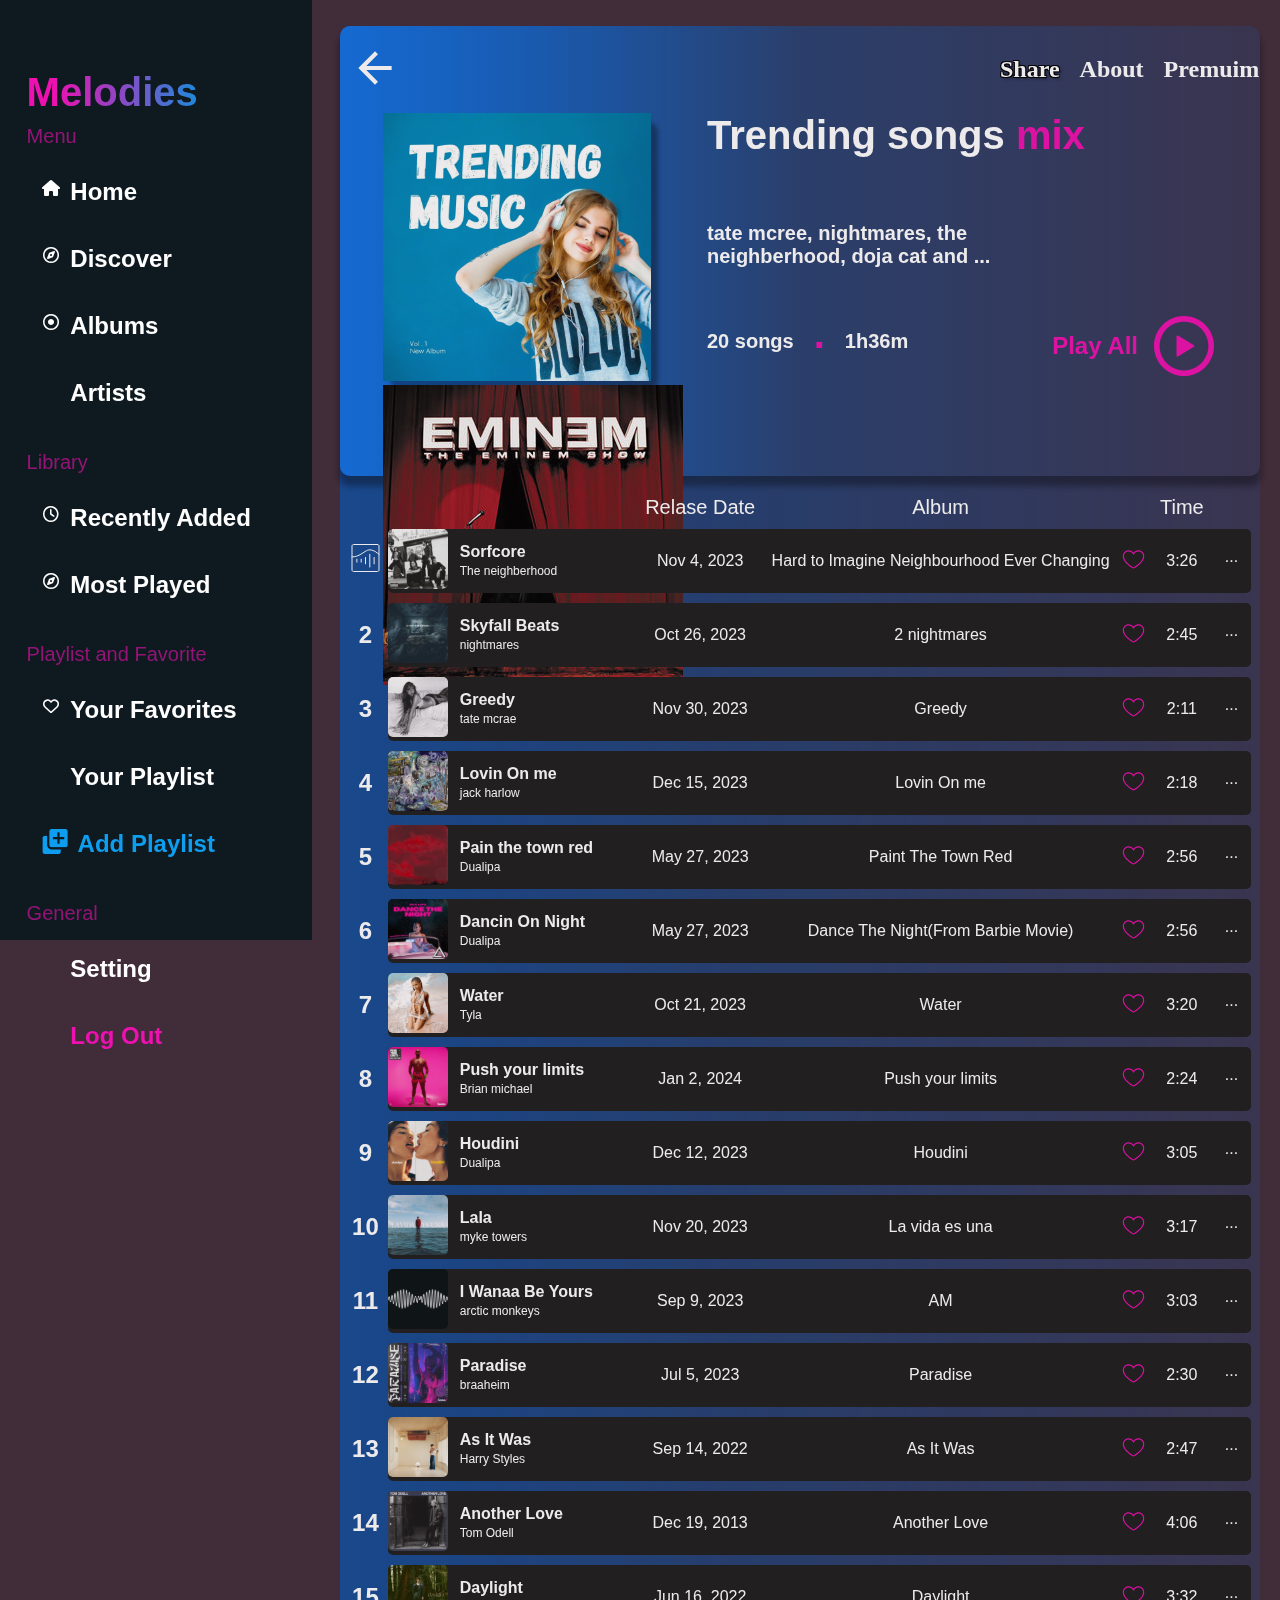
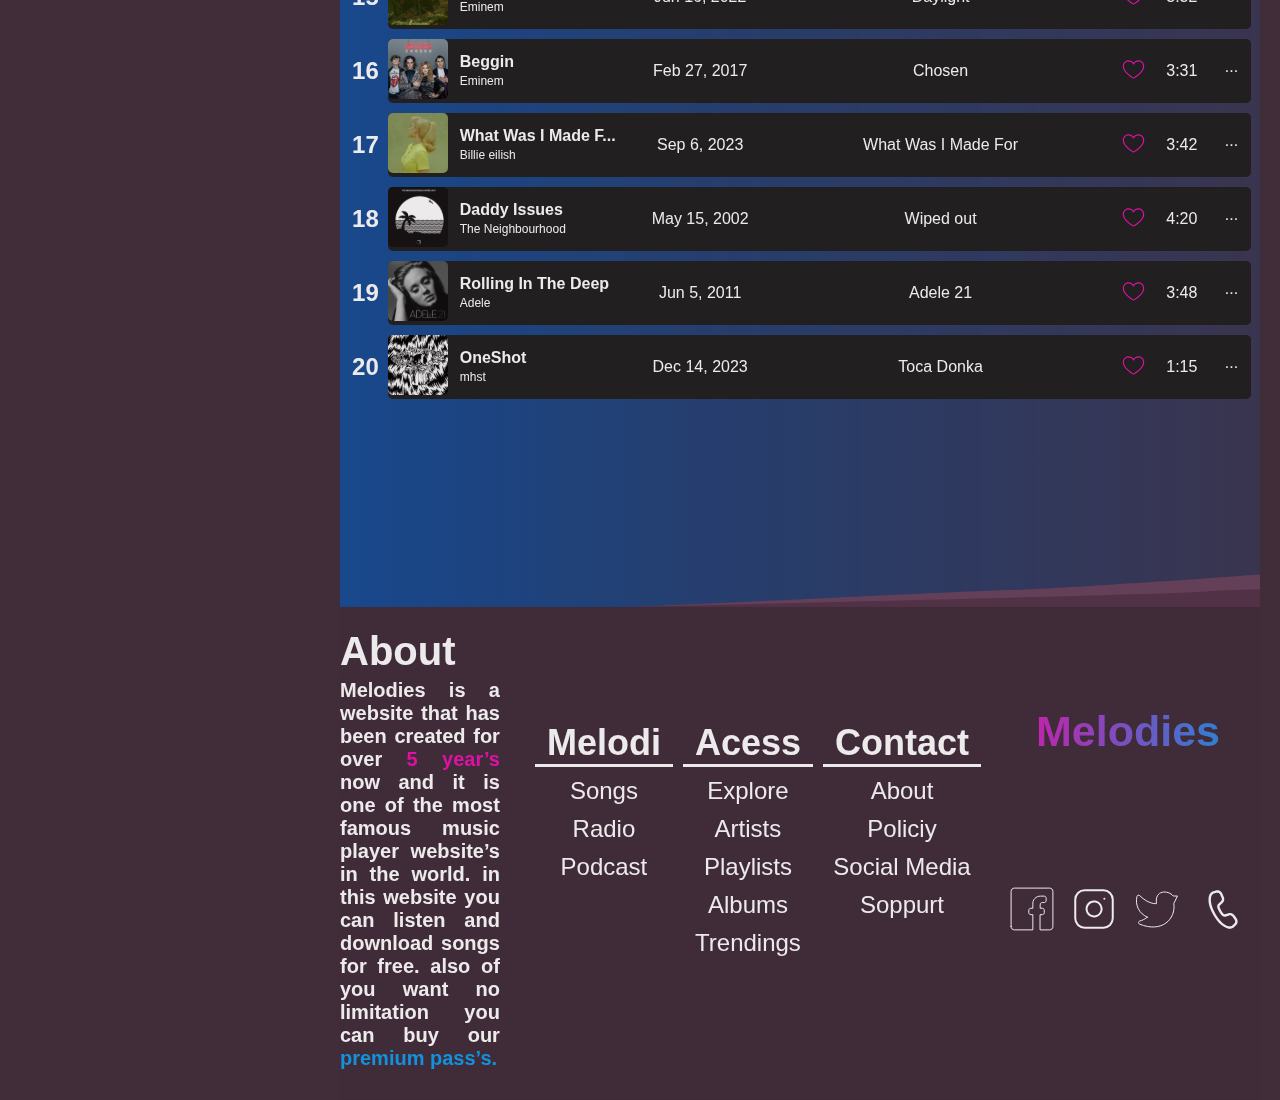
==== commit 8a8acd16: "13.10.2" ====
--- a/album.html
+++ b/album.html
@@ -11,6 +11,9 @@
     <link rel="stylesheet" href="./style/footer.css" />
     <link rel="stylesheet" href="./style/table.css">
     <link rel="stylesheet" href="assets/fontawesome-free-6.6.0-web/css/all.min.css" />
+    <link rel="stylesheet" href="./style/header-mobile.css">
+    <link rel="stylesheet" href="./style/album-mobile.css">
+
     <script defer src="./components/footer.js"></script>
     <script defer src="./components/dashboard.js"></script>
     <script defer src="./index-album.js"></script>
@@ -22,6 +25,23 @@
     <!-- details in js components -->
     <aside id="dashboard"></aside>
     <!-- Phần main -->
+     <!-- header mobile -->
+    <div class="header-mobile">
+        <div class="left-header-mobile">
+            <p>10:00</p>
+        </div>
+        <div class="right-header-mobile">
+            <img src="./image/icon/wifi_24dp_FFFFFF_FILL1_wght400_GRAD0_opsz24.svg">
+            <img src="./image/icon/signal_cellular_alt_24dp_FFFFFF_FILL1_wght400_GRAD0_opsz24.svg">
+            <img src="./image/icon/battery_5_bar_24dp_FFFFFF_FILL1_wght400_GRAD0_opsz24.svg">
+        </div>
+    </div>
+    <div class="menu-header-mobile">
+        <img class="back-button-mobile" src="./image/icon/blue-ion_arrow-back-outline.svg">
+        <p class="album-menu-mobile"> Album </p>
+        <img class="more-icon-header-mobile" src="./image/icon/iconamoon_menu-kebab-vertical-bold.svg">
+    </div>
+
     <main class="main">
         <div class="album-detail">
             <div class="album-header">
@@ -39,7 +59,9 @@
 
                 <div class="trendingmusic">
                     <div class="banner-trending-music">
-                        <img src="./image/album/album image/844adf7d6f536a6e2d4f61847c7148ce.png" width="268px">
+                        <img class="banner-album-normal" src="./image/album/album image/844adf7d6f536a6e2d4f61847c7148ce.png" width="268px">
+                        <img class="banner-album-mobile" src="./image/album/album image/3fbe0a9c093defb1d0a80e4d7c9a22e9.jpg">
+
                     </div>
                     <div>
                         <h2>Trending songs <span>mix</span></h2>
--- a/style/album.css
+++ b/style/album.css
@@ -76,6 +76,7 @@
     border-radius: 10px
 }
 
+
 .trendingmusic h2 {
     color: white;
     font-size: 40px;
@@ -135,3 +136,25 @@
 
 /* top 20 of Bill Board*/
 
+@media screen and (max-width: 430px) {
+    .main {
+        background: linear-gradient(90deg, #0C0B0B 0%, rgba(0, 0, 0, 0.096) 100%);
+        padding: 0px;
+        margin: auto;
+        width: 90%;
+    }
+
+    .menu-album {
+        display: none;
+    }
+    
+    .banner-album-normal {
+        display: none;
+    }
+   
+
+
+
+
+
+}--- a/style/header-mobile.css
+++ b/style/header-mobile.css
@@ -0,0 +1,61 @@
+.header-mobile {
+    display: none;
+}
+
+.menu-header-mobile {
+    display: none;
+}
+
+@media screen and (max-width : 430px) {
+    .menu {
+        display: none;
+    }
+
+    .header-mobile {
+        width: 100%;
+        display: flex;
+        padding: 10px;
+        justify-content: space-between;
+        align-items: center;
+
+    }
+
+    .left-header-mobile {
+        color: white;
+        font-size: 15px;
+        font-weight: 500;
+    }
+
+    .album-menu-mobile {
+        font-size: 32px;
+        font-weight: 800;
+        background: linear-gradient(to right, #EE10B0, #0E9EEF);
+        /* Màu gradient từ trái sang phải */
+        background-clip: text;
+        -webkit-text-fill-color: transparent;
+        margin: 0;
+    }
+
+    .right-header-mobile {
+        display: flex;
+        gap: 5px;
+    }
+
+    .menu-header-mobile {
+        display: flex;
+        flex-direction: row;
+        align-items: center;
+        width: 100%;
+        padding: 10px;
+        justify-content: space-between;
+    }
+
+    .back-button-mobile {
+        display: flex;
+    }
+
+    .more-icon-header-mobile {
+        display: flex;
+    }
+
+}--- a/style/album-mobile.css
+++ b/style/album-mobile.css
@@ -0,0 +1,9 @@
+@Media screen and (max-width = 430px){
+    .dashboard {
+        display:none;
+    }
+
+    .hide-on-mobile {
+        display: none;
+    }
+}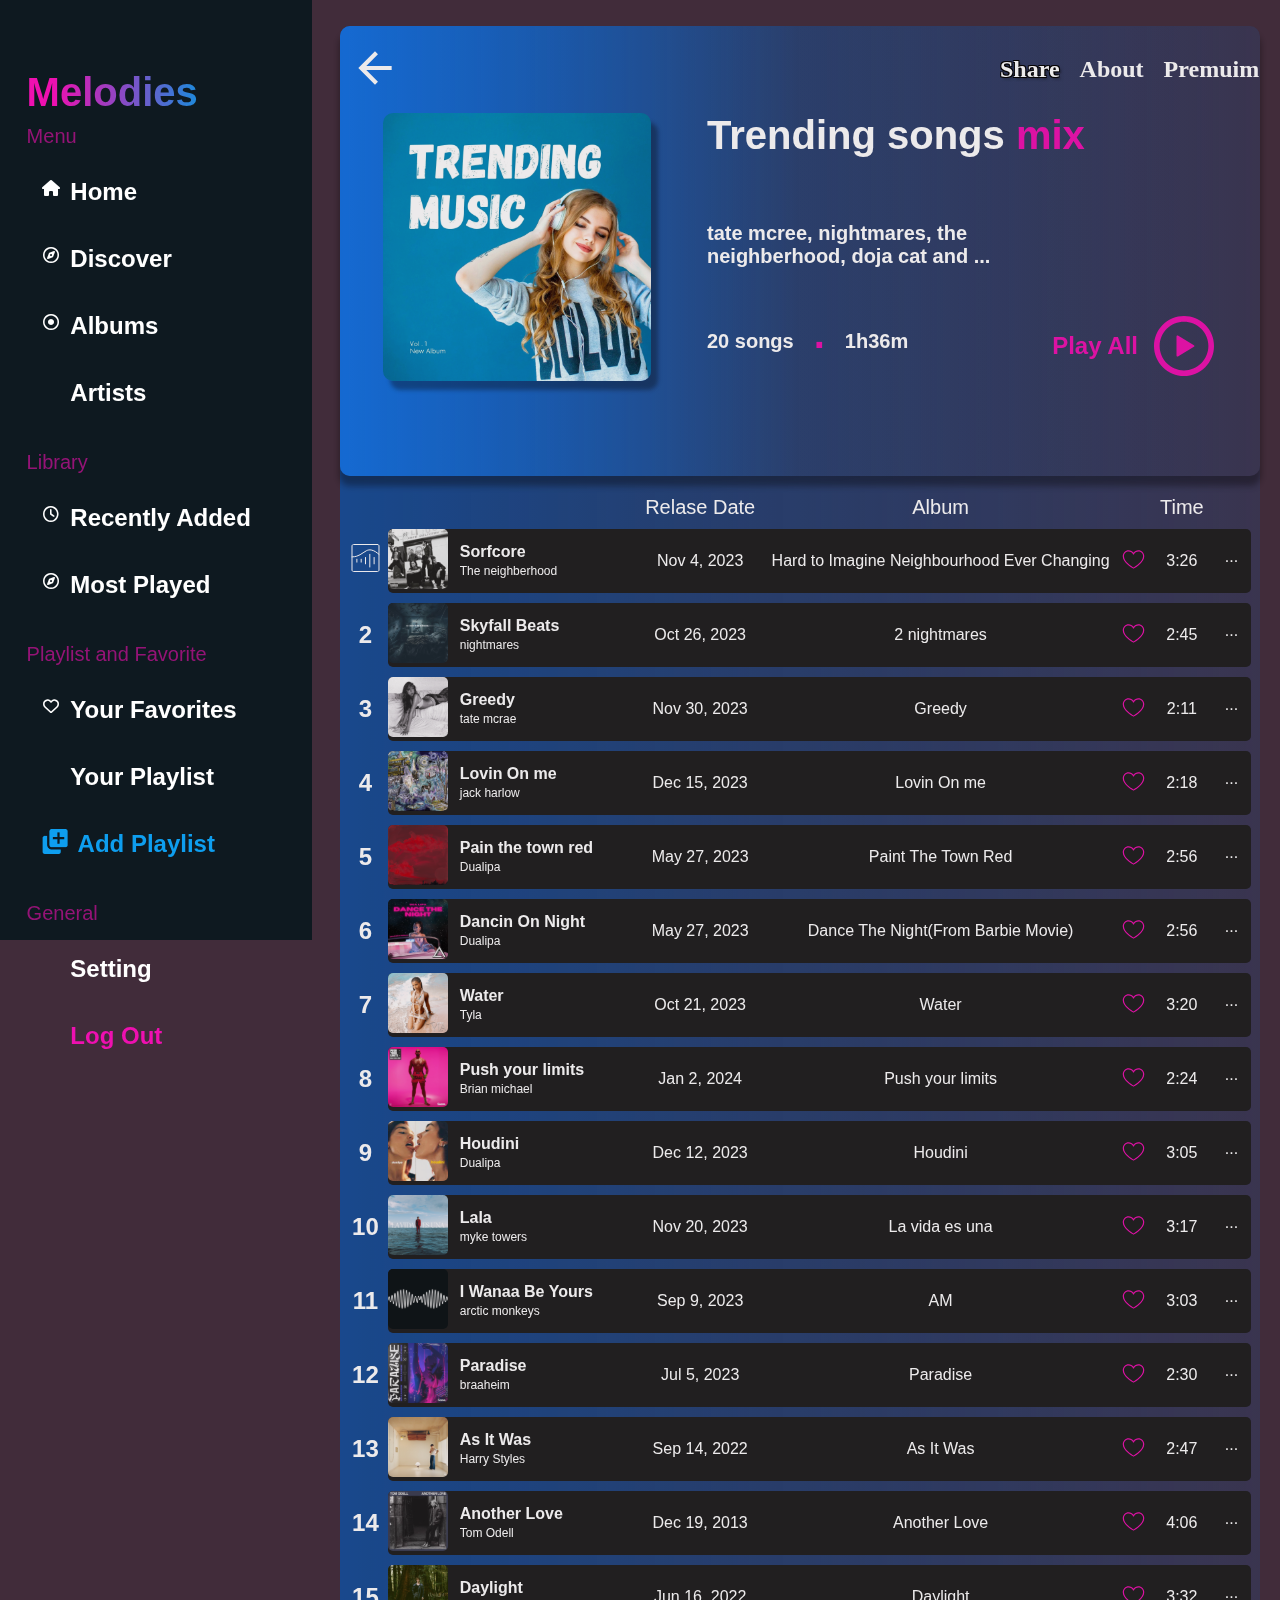
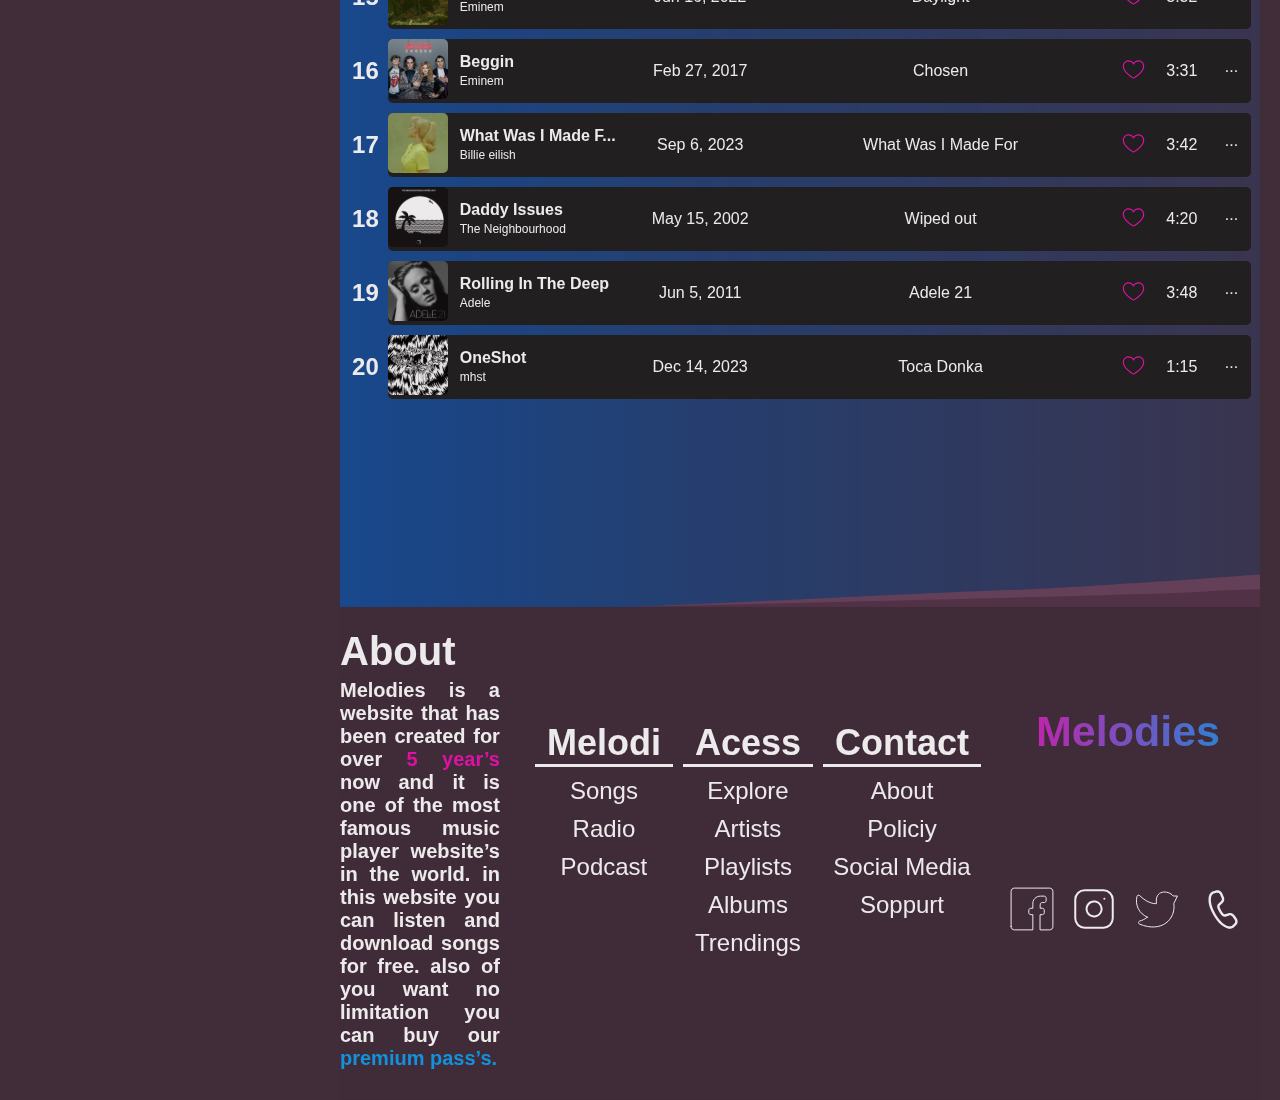
==== commit 99a2190d: "album-mobile-2" ====
--- a/album.html
+++ b/album.html
@@ -25,7 +25,7 @@
     <!-- details in js components -->
     <aside id="dashboard"></aside>
     <!-- Phần main -->
-     <!-- header mobile -->
+    <!-- header mobile -->
     <div class="header-mobile">
         <div class="left-header-mobile">
             <p>10:00</p>
@@ -59,16 +59,22 @@
 
                 <div class="trendingmusic">
                     <div class="banner-trending-music">
-                        <img class="banner-album-normal" src="./image/album/album image/844adf7d6f536a6e2d4f61847c7148ce.png" width="268px">
-                        <img class="banner-album-mobile" src="./image/album/album image/3fbe0a9c093defb1d0a80e4d7c9a22e9.jpg">
-
+                        <img class="banner-album-normal"
+                            src="./image/album/album image/844adf7d6f536a6e2d4f61847c7148ce.png">
+                        <img class="banner-album-mobile"
+                            src="./image/album/album image/3fbe0a9c093defb1d0a80e4d7c9a22e9.jpg">
                     </div>
-                    <div>
-                        <h2>Trending songs <span>mix</span></h2>
+                    <div class="container-trending-content-mobile">
+                        <h2 class="hide-on-mobile">Trending songs <span>mix</span></h2>
+                        <h2 class="trending-ablum-mobile"> The Eminem Show </h2>
                         <p class="trending-music-content">tate mcree, nightmares, the neighberhood, doja cat and ...</p>
-
+                        <div class="trending-music-content-mobile">
+                            <img src="./image/artist/artist-image/Rectangle 37.png">
+                            <p> Eminem </p>
+                        </div>
                         <div class="Playlist-trending-songs">
                             <p>20 songs<span>.</span>1h36m </p>
+                            <img class="play-button-mobile" src="./image/icon/blue-octicon_play-16.svg">
                         </div>
                     </div>
                     <div>
@@ -79,6 +85,13 @@
                 </div>
             </div>
             <!-- top20 -->
+            <div class="title-mobile">
+                <p class="popular-title"> <span></span></p>
+                <div class="time-and-more-column-mobile">
+                    <p>Time</p>
+                    <p>More</p>
+                </div>
+            </div>
             <div class="group-table">
                 <table class="table-contents">
                     <tr>
@@ -90,9 +103,9 @@
                         <th class="column5">Album</th>
                         <th class="column6"></th>
                         <th class="column7">Time</th>
-                        <th class="column8"></th>
-                    </tr>
-                    <tr>
+                        <th class="column8 hide-on-mobile"></th>
+                    </tr>
+                    <tr class="hide-on-mobile">
                         <td class="content-column1 ordinal-number">
                             <img src="./image/album/icon/arcticons_vk-music.svg">
                         </td>
@@ -100,7 +113,7 @@
                                 src="./image/album/album image/The_Neighbourhood_-_The_Neighbourhood 1.svg"></td>
                         <td class="highlight Name-of-song"> Sorfcore <br> <span> The neighberhood </span></td>
                         <td class="hide-on-mobile highlight main-font-size"> Nov 4, 2023 </td>
-                        <td class="hide-on-mobile highlight main-font-size">Hard to Imagine  Neighbourhood Ever Changing
+                        <td class="hide-on-mobile highlight main-font-size">Hard to Imagine Neighbourhood Ever Changing
                         </td>
                         <td class="hide-on-mobile highlight heart-icon-column6"> <img
                                 src="./image/album/icon/ph_heart-light.svg"> </td>
@@ -110,7 +123,7 @@
                                     src="./image/icon/blue-iconamoon_menu-kebab-vertical-bold.svg"></span>
                         </td>
                     </tr>
-                    <tr>
+                    <tr class="hide-on-mobile">
                         <td class="content-column1 ordinal-number">2</td>
                         <td class="highlight column2-img border-left"> <img
                                 src="./image/album/album image/The_Neighbourhood_-_The_Neighbourhood 2.svg"></td>
@@ -122,10 +135,10 @@
                         <td class="highlight main-font-size"> 2:45 </td>
                         <td class="highlight border-right main-font-size icon-details">
                             <p>...</p> <span class="icon-detail-mobile"> <img
-                                src="./image/icon/blue-iconamoon_menu-kebab-vertical-bold.svg"></span>
-                            </td>
-                    </tr>
-                    <tr>
+                                    src="./image/icon/blue-iconamoon_menu-kebab-vertical-bold.svg"></span>
+                        </td>
+                    </tr>
+                    <tr class="hide-on-mobile">
                         <td class="content-column1 ordinal-number">3</td>
                         <td class="highlight column2-img border-left"> <img
                                 src="./image/album/album image/The_Neighbourhood_-_The_Neighbourhood 3.svg"></td>
@@ -137,14 +150,14 @@
                         <td class="highlight main-font-size">2:11</td>
                         <td class="highlight border-right main-font-size icon-details">
                             <p>...</p> <span class="icon-detail-mobile"> <img
-                                src="./image/icon/blue-iconamoon_menu-kebab-vertical-bold.svg"></span>
-                            </td>
-                    </tr>
-                    <tr>
+                                    src="./image/icon/blue-iconamoon_menu-kebab-vertical-bold.svg"></span>
+                        </td>
+                    </tr>
+                    <tr class="hide-on-mobile">
                         <td class="content-column1 ordinal-number">4</td>
                         <td class="highlight column2-img border-left"> <img
                                 src="./image/album/album image/The_Neighbourhood_-_The_Neighbourhood 4.svg"></td>
-                        <td class="highlight Name-of-song"> Lovin On me <br> <span>  jack harlow </span></td>
+                        <td class="highlight Name-of-song"> Lovin On me <br> <span> jack harlow </span></td>
                         <td class="hide-on-mobile highlight main-font-size">Dec 15, 2023</td>
                         <td class="hide-on-mobile highlight main-font-size">Lovin On me</td>
                         <td class="hide-on-mobile highlight heart-icon-column6"> <img
@@ -152,10 +165,10 @@
                         <td class="highlight main-font-size">2:18</td>
                         <td class="highlight border-right main-font-size icon-details">
                             <p>...</p> <span class="icon-detail-mobile"> <img
-                                src="./image/icon/blue-iconamoon_menu-kebab-vertical-bold.svg"></span>
-                            </td>
-                    </tr>
-                    <tr>
+                                    src="./image/icon/blue-iconamoon_menu-kebab-vertical-bold.svg"></span>
+                        </td>
+                    </tr>
+                    <tr class="hide-on-mobile">
                         <td class="content-column1 ordinal-number">5</td>
                         <td class="highlight column2-img border-left"> <img
                                 src="./image/album/album image/The_Neighbourhood_-_The_Neighbourhood 8.svg"></td>
@@ -167,10 +180,10 @@
                         <td class="highlight main-font-size"> 2:56 </td>
                         <td class="highlight border-right main-font-size icon-details">
                             <p>...</p> <span class="icon-detail-mobile"> <img
-                                src="./image/icon/blue-iconamoon_menu-kebab-vertical-bold.svg"></span>
-                            </td>
-                    </tr>
-                    <tr>
+                                    src="./image/icon/blue-iconamoon_menu-kebab-vertical-bold.svg"></span>
+                        </td>
+                    </tr>
+                    <tr class="hide-on-mobile">
                         <td class="content-column1 ordinal-number">6</td>
                         <td class="highlight column2-img border-left"> <img
                                 src="./image/album/album image/The_Neighbourhood_-_The_Neighbourhood 6.svg"></td>
@@ -182,10 +195,10 @@
                         <td class="highlight main-font-size"> 2:56 </td>
                         <td class="highlight border-right main-font-size icon-details">
                             <p>...</p> <span class="icon-detail-mobile"> <img
-                                src="./image/icon/blue-iconamoon_menu-kebab-vertical-bold.svg"></span>
-                            </td>
-                    </tr>
-                    <tr>
+                                    src="./image/icon/blue-iconamoon_menu-kebab-vertical-bold.svg"></span>
+                        </td>
+                    </tr>
+                    <tr class="hide-on-mobile">
                         <td class="content-column1 ordinal-number">7</td>
                         <td class="highlight column2-img border-left"> <img
                                 src="./image/album/album image/The_Neighbourhood_-_The_Neighbourhood 7.svg"></td>
@@ -197,10 +210,10 @@
                         <td class="highlight main-font-size">3:20</td>
                         <td class="highlight border-right main-font-size icon-details">
                             <p>...</p> <span class="icon-detail-mobile"> <img
-                                src="./image/icon/blue-iconamoon_menu-kebab-vertical-bold.svg"></span>
-                            </td>
-                    </tr>
-                    <tr>
+                                    src="./image/icon/blue-iconamoon_menu-kebab-vertical-bold.svg"></span>
+                        </td>
+                    </tr>
+                    <tr class="hide-on-mobile">
                         <td class="content-column1 ordinal-number">8</td>
                         <td class="highlight column2-img border-left"> <img
                                 src="./image/album/album image/The_Neighbourhood_-_The_Neighbourhood 8n.svg"></td>
@@ -212,10 +225,10 @@
                         <td class="highlight main-font-size"> 2:24 </td>
                         <td class="highlight border-right main-font-size icon-details">
                             <p>...</p> <span class="icon-detail-mobile"> <img
-                                src="./image/icon/blue-iconamoon_menu-kebab-vertical-bold.svg"></span>
-                            </td>
-                    </tr>
-                    <tr>
+                                    src="./image/icon/blue-iconamoon_menu-kebab-vertical-bold.svg"></span>
+                        </td>
+                    </tr>
+                    <tr class="hide-on-mobile">
                         <td class="content-column1 ordinal-number">9</td>
                         <td class="highlight column2-img border-left"> <img
                                 src="./image/album/album image/The_Neighbourhood_-_The_Neighbourhood 9.svg"></td>
@@ -227,10 +240,10 @@
                         <td class="highlight main-font-size"> 3:05 </td>
                         <td class="highlight border-right main-font-size icon-details">
                             <p>...</p> <span class="icon-detail-mobile"> <img
-                                src="./image/icon/blue-iconamoon_menu-kebab-vertical-bold.svg"></span>
-                            </td>
-                    </tr>
-                    <tr>
+                                    src="./image/icon/blue-iconamoon_menu-kebab-vertical-bold.svg"></span>
+                        </td>
+                    </tr>
+                    <tr class="hide-on-mobile">
                         <td class="content-column1 ordinal-number">10</td>
                         <td class="highlight column2-img border-left"> <img
                                 src="./image/album/album image/The_Neighbourhood_-_The_Neighbourhood 10.svg"></td>
@@ -242,10 +255,10 @@
                         <td class="highlight main-font-size"> 3:17 </td>
                         <td class="highlight border-right main-font-size icon-details">
                             <p>...</p> <span class="icon-detail-mobile"> <img
-                                src="./image/icon/blue-iconamoon_menu-kebab-vertical-bold.svg"></span>
-                            </td>
-                    </tr>
-                    <tr>
+                                    src="./image/icon/blue-iconamoon_menu-kebab-vertical-bold.svg"></span>
+                        </td>
+                    </tr>
+                    <tr class="hide-on-mobile">
                         <td class="content-column1 ordinal-number">11</td>
                         <td class="highlight column2-img border-left"> <img
                                 src="./image/album/album image/The_Neighbourhood_-_The_Neighbourhood 11.svg"></td>
@@ -257,10 +270,10 @@
                         <td class="highlight main-font-size"> 3:03 </td>
                         <td class="highlight border-right main-font-size icon-details">
                             <p>...</p> <span class="icon-detail-mobile"> <img
-                                src="./image/icon/blue-iconamoon_menu-kebab-vertical-bold.svg"></span>
-                            </td>
-                    </tr>
-                    <tr>
+                                    src="./image/icon/blue-iconamoon_menu-kebab-vertical-bold.svg"></span>
+                        </td>
+                    </tr>
+                    <tr class="hide-on-mobile">
                         <td class="content-column1 ordinal-number">12</td>
                         <td class="highlight column2-img border-left"> <img
                                 src="./image/album/album image/The_Neighbourhood_-_The_Neighbourhood 12.svg"></td>
@@ -272,10 +285,10 @@
                         <td class="highlight main-font-size">2:30</td>
                         <td class="highlight border-right main-font-size icon-details">
                             <p>...</p> <span class="icon-detail-mobile"> <img
-                                src="./image/icon/blue-iconamoon_menu-kebab-vertical-bold.svg"></span>
-                            </td>
-                    </tr>
-                    <tr>
+                                    src="./image/icon/blue-iconamoon_menu-kebab-vertical-bold.svg"></span>
+                        </td>
+                    </tr>
+                    <tr class="hide-on-mobile">
                         <td class="content-column1 ordinal-number">13</td>
                         <td class="highlight column2-img border-left"> <img
                                 src="./image/album/album image/The_Neighbourhood_-_The_Neighbourhood 13.svg"></td>
@@ -287,10 +300,10 @@
                         <td class="highlight main-font-size"> 2:47 </td>
                         <td class="highlight border-right main-font-size icon-details">
                             <p>...</p> <span class="icon-detail-mobile"> <img
-                                src="./image/icon/blue-iconamoon_menu-kebab-vertical-bold.svg"></span>
-                            </td>
-                    </tr>
-                    <tr>
+                                    src="./image/icon/blue-iconamoon_menu-kebab-vertical-bold.svg"></span>
+                        </td>
+                    </tr>
+                    <tr class="hide-on-mobile">
                         <td class="content-column1 ordinal-number">14</td>
                         <td class="highlight column2-img border-left"> <img
                                 src="./image/album/album image/The_Neighbourhood_-_The_Neighbourhood 14.svg"></td>
@@ -302,10 +315,10 @@
                         <td class="highlight main-font-size"> 4:06 </td>
                         <td class="highlight border-right main-font-size icon-details">
                             <p>...</p> <span class="icon-detail-mobile"> <img
-                                src="./image/icon/blue-iconamoon_menu-kebab-vertical-bold.svg"></span>
-                            </td>
-                    </tr>
-                    <tr>
+                                    src="./image/icon/blue-iconamoon_menu-kebab-vertical-bold.svg"></span>
+                        </td>
+                    </tr>
+                    <tr class="hide-on-mobile">
                         <td class="content-column1 ordinal-number">15</td>
                         <td class="highlight column2-img border-left"> <img
                                 src="./image/album/album image/The_Neighbourhood_-_The_Neighbourhood 15.svg"></td>
@@ -317,10 +330,10 @@
                         <td class="highlight main-font-size"> 3:32 </td>
                         <td class="highlight border-right main-font-size icon-details">
                             <p>...</p> <span class="icon-detail-mobile"> <img
-                                src="./image/icon/blue-iconamoon_menu-kebab-vertical-bold.svg"></span>
-                            </td>
-                    </tr>
-                    <tr>
+                                    src="./image/icon/blue-iconamoon_menu-kebab-vertical-bold.svg"></span>
+                        </td>
+                    </tr>
+                    <tr class="hide-on-mobile">
                         <td class="content-column1 ordinal-number">16</td>
                         <td class="highlight column2-img border-left"> <img
                                 src="./image/album/album image/The_Neighbourhood_-_The_Neighbourhood 16.svg"></td>
@@ -332,10 +345,10 @@
                         <td class="highlight main-font-size"> 3:31 </td>
                         <td class="highlight border-right main-font-size icon-details">
                             <p>...</p> <span class="icon-detail-mobile"> <img
-                                src="./image/icon/blue-iconamoon_menu-kebab-vertical-bold.svg"></span>
-                            </td>
-                    </tr>
-                    <tr>
+                                    src="./image/icon/blue-iconamoon_menu-kebab-vertical-bold.svg"></span>
+                        </td>
+                    </tr>
+                    <tr class="hide-on-mobile">
                         <td class="content-column1 ordinal-number">17</td>
                         <td class="highlight column2-img border-left"> <img
                                 src="./image/album/album image/The_Neighbourhood_-_The_Neighbourhood 17.svg"></td>
@@ -347,10 +360,10 @@
                         <td class="highlight main-font-size"> 3:42 </td>
                         <td class="highlight border-right main-font-size icon-details">
                             <p>...</p> <span class="icon-detail-mobile"> <img
-                                src="./image/icon/blue-iconamoon_menu-kebab-vertical-bold.svg"></span>
-                            </td>
-                    </tr>
-                    <tr>
+                                    src="./image/icon/blue-iconamoon_menu-kebab-vertical-bold.svg"></span>
+                        </td>
+                    </tr>
+                    <tr class="hide-on-mobile">
                         <td class="content-column1 ordinal-number">18</td>
                         <td class="highlight column2-img border-left"> <img
                                 src="./image/album/album image/The_Neighbourhood_-_The_Neighbourhood 18.svg"></td>
@@ -362,10 +375,10 @@
                         <td class="highlight main-font-size"> 4:20 </td>
                         <td class="highlight border-right main-font-size icon-details">
                             <p>...</p> <span class="icon-detail-mobile"> <img
-                                src="./image/icon/blue-iconamoon_menu-kebab-vertical-bold.svg"></span>
-                            </td>
-                    </tr>
-                    <tr>
+                                    src="./image/icon/blue-iconamoon_menu-kebab-vertical-bold.svg"></span>
+                        </td>
+                    </tr>
+                    <tr class="hide-on-mobile">
                         <td class="content-column1 ordinal-number">19</td>
                         <td class="highlight column2-img border-left"> <img
                                 src="./image/album/album image/The_Neighbourhood_-_The_Neighbourhood 19.svg"></td>
@@ -377,10 +390,10 @@
                         <td class="highlight main-font-size"> 3:48 </td>
                         <td class="highlight border-right main-font-size icon-details">
                             <p>...</p> <span class="icon-detail-mobile"> <img
-                                src="./image/icon/blue-iconamoon_menu-kebab-vertical-bold.svg"></span>
-                            </td>
-                    </tr>
-                    <tr>
+                                    src="./image/icon/blue-iconamoon_menu-kebab-vertical-bold.svg"></span>
+                        </td>
+                    </tr>
+                    <tr class="hide-on-mobile">
                         <td class="content-column1 ordinal-number">20</td>
                         <td class="highlight column2-img border-left"> <img
                                 src="./image/album/album image/The_Neighbourhood_-_The_Neighbourhood 20.svg"></td>
@@ -392,9 +405,199 @@
                         <td class="highlight main-font-size"> 1:15 </td>
                         <td class="highlight border-right main-font-size icon-details">
                             <p>...</p> <span class="icon-detail-mobile"> <img
-                                src="./image/icon/blue-iconamoon_menu-kebab-vertical-bold.svg"></span>
-                            </td>
-                    </tr>
+                                    src="./image/icon/blue-iconamoon_menu-kebab-vertical-bold.svg"></span>
+                        </td>
+                    </tr>
+                    <table class="table-display-on-mobile table-contents group-table ">
+                        <tr>
+                            <!-- insert 8 columns -->
+                            <th class="red-column-1 hide-on-mobile"></th>
+                            <th class="red-column-2 hide-on-mobile"></th>
+                            <th class="red-column-3 hide-on-mobile"></th>
+                            <th class="red-column-4 hide-on-mobile"></th>
+                            <th class="red-column-5 hide-on-mobile"></th>
+                        </tr>
+                        <tr>
+                            <td class="red-column-1 content-column1 ordinal-number"><img
+                                    src="./image/icon/iconamoon_player-pause-fill.svg"></td>
+                            <td class=" red-column-2 hightlight-red column2-img border-left"> <img
+                                    src="./image/artist/artist-image/artist's-Albums 1.png"></td>
+                            <td class=" red-column-3 hightlight-red Name-of-song"> White America <br> <span> Eminem</span></td>
+                            <td class="red-column-4 hightlight-red main-font-size"> 5:24 </td>
+                            <td class="red-column-5 hightlight-red border-right main-font-size icon-details">
+                                <p>...</p> <span class="icon-detail-mobile"> <img
+                                        src="./image/icon/blue-iconamoon_menu-kebab-vertical-bold.svg"></span>
+                            </td>
+                        </tr>
+                        <tr>
+                            <td class="red-column-1 content-column1 ordinal-number">2</td>
+                            <td class=" red-column-2 hightlight-red column2-img border-left"> <img
+                                    src="./image/artist/artist-image/artist's-Albums 1.png"></td>
+                            <td class=" red-column-3 hightlight-red Name-of-song"> Business <br> <span> Eminem </span></td>
+                            <td class="red-column-4 hightlight-red main-font-size"> 4:11</td>
+                            <td class="red-column-5 hightlight-red border-right main-font-size icon-details">
+                                <p>...</p> <span class="icon-detail-mobile"> <img
+                                        src="./image/icon/blue-iconamoon_menu-kebab-vertical-bold.svg"></span>
+                            </td>
+                        </tr>
+                        <tr>
+                            <td class="red-column-1 content-column1 ordinal-number">2</td>
+                            <td class=" red-column-2 hightlight-red column2-img border-left"> <img
+                                    src="./image/artist/artist-image/artist's-Albums 1.png"></td>
+                            <td class=" red-column-3 hightlight-red Name-of-song"> Business <br> <span> Eminem </span></td>
+                            <td class="red-column-4 hightlight-red main-font-size"> 4:11</td>
+                            <td class="red-column-5 hightlight-red border-right main-font-size icon-details">
+                                <p>...</p> <span class="icon-detail-mobile"> <img
+                                        src="./image/icon/blue-iconamoon_menu-kebab-vertical-bold.svg"></span>
+                            </td>
+                        </tr>
+                        <tr>
+                            <td class="red-column-1 content-column1 ordinal-number">2</td>
+                            <td class=" red-column-2 hightlight-red column2-img border-left"> <img
+                                    src="./image/artist/artist-image/artist's-Albums 1.png"></td>
+                            <td class=" red-column-3 hightlight-red Name-of-song"> Business <br> <span> Eminem </span></td>
+                            <td class="red-column-4 hightlight-red main-font-size"> 4:11</td>
+                            <td class="red-column-5 hightlight-red border-right main-font-size icon-details">
+                                <p>...</p> <span class="icon-detail-mobile"> <img
+                                        src="./image/icon/blue-iconamoon_menu-kebab-vertical-bold.svg"></span>
+                            </td>
+                        </tr>
+                        <tr>
+                            <td class="red-column-1 content-column1 ordinal-number">2</td>
+                            <td class=" red-column-2 hightlight-red column2-img border-left"> <img
+                                    src="./image/artist/artist-image/artist's-Albums 1.png"></td>
+                            <td class=" red-column-3 hightlight-red Name-of-song"> Business <br> <span> Eminem </span></td>
+                            <td class="red-column-4 hightlight-red main-font-size"> 4:11</td>
+                            <td class="red-column-5 hightlight-red border-right main-font-size icon-details">
+                                <p>...</p> <span class="icon-detail-mobile"> <img
+                                        src="./image/icon/blue-iconamoon_menu-kebab-vertical-bold.svg"></span>
+                            </td>
+                        </tr>
+                        <tr>
+                            <td class="red-column-1 content-column1 ordinal-number">2</td>
+                            <td class=" red-column-2 hightlight-red column2-img border-left"> <img
+                                    src="./image/artist/artist-image/artist's-Albums 1.png"></td>
+                            <td class=" red-column-3 hightlight-red Name-of-song"> Business <br> <span> Eminem </span></td>
+                            <td class="red-column-4 hightlight-red main-font-size"> 4:11</td>
+                            <td class="red-column-5 hightlight-red border-right main-font-size icon-details">
+                                <p>...</p> <span class="icon-detail-mobile"> <img
+                                        src="./image/icon/blue-iconamoon_menu-kebab-vertical-bold.svg"></span>
+                            </td>
+                        </tr>
+                        <tr>
+                            <td class="red-column-1 content-column1 ordinal-number">2</td>
+                            <td class=" red-column-2 hightlight-red column2-img border-left"> <img
+                                    src="./image/artist/artist-image/artist's-Albums 1.png"></td>
+                            <td class=" red-column-3 hightlight-red Name-of-song"> Business <br> <span> Eminem </span></td>
+                            <td class="red-column-4 hightlight-red main-font-size"> 4:11</td>
+                            <td class="red-column-5 hightlight-red border-right main-font-size icon-details">
+                                <p>...</p> <span class="icon-detail-mobile"> <img
+                                        src="./image/icon/blue-iconamoon_menu-kebab-vertical-bold.svg"></span>
+                            </td>
+                        </tr>
+                        <tr>
+                            <td class="red-column-1 content-column1 ordinal-number">2</td>
+                            <td class=" red-column-2 hightlight-red column2-img border-left"> <img
+                                    src="./image/artist/artist-image/artist's-Albums 1.png"></td>
+                            <td class=" red-column-3 hightlight-red Name-of-song"> Business <br> <span> Eminem </span></td>
+                            <td class="red-column-4 hightlight-red main-font-size"> 4:11</td>
+                            <td class="red-column-5 hightlight-red border-right main-font-size icon-details">
+                                <p>...</p> <span class="icon-detail-mobile"> <img
+                                        src="./image/icon/blue-iconamoon_menu-kebab-vertical-bold.svg"></span>
+                            </td>
+                        </tr>
+                        <tr>
+                            <td class="red-column-1 content-column1 ordinal-number">2</td>
+                            <td class=" red-column-2 hightlight-red column2-img border-left"> <img
+                                    src="./image/artist/artist-image/artist's-Albums 1.png"></td>
+                            <td class=" red-column-3 hightlight-red Name-of-song"> Business <br> <span> Eminem </span></td>
+                            <td class="red-column-4 hightlight-red main-font-size"> 4:11</td>
+                            <td class="red-column-5 hightlight-red border-right main-font-size icon-details">
+                                <p>...</p> <span class="icon-detail-mobile"> <img
+                                        src="./image/icon/blue-iconamoon_menu-kebab-vertical-bold.svg"></span>
+                            </td>
+                        </tr>
+                        <tr>
+                            <td class="red-column-1 content-column1 ordinal-number">2</td>
+                            <td class=" red-column-2 hightlight-red column2-img border-left"> <img
+                                    src="./image/artist/artist-image/artist's-Albums 1.png"></td>
+                            <td class=" red-column-3 hightlight-red Name-of-song"> Business <br> <span> Eminem </span></td>
+                            <td class="red-column-4 hightlight-red main-font-size"> 4:11</td>
+                            <td class="red-column-5 hightlight-red border-right main-font-size icon-details">
+                                <p>...</p> <span class="icon-detail-mobile"> <img
+                                        src="./image/icon/blue-iconamoon_menu-kebab-vertical-bold.svg"></span>
+                            </td>
+                        </tr>
+                        <tr>
+                            <td class="red-column-1 content-column1 ordinal-number">2</td>
+                            <td class=" red-column-2 hightlight-red column2-img border-left"> <img
+                                    src="./image/artist/artist-image/artist's-Albums 1.png"></td>
+                            <td class=" red-column-3 hightlight-red Name-of-song"> Business <br> <span> Eminem </span></td>
+                            <td class="red-column-4 hightlight-red main-font-size"> 4:11</td>
+                            <td class="red-column-5 hightlight-red border-right main-font-size icon-details">
+                                <p>...</p> <span class="icon-detail-mobile"> <img
+                                        src="./image/icon/blue-iconamoon_menu-kebab-vertical-bold.svg"></span>
+                            </td>
+                        </tr>
+                        <tr>
+                            <td class="red-column-1 content-column1 ordinal-number">2</td>
+                            <td class=" red-column-2 hightlight-red column2-img border-left"> <img
+                                    src="./image/artist/artist-image/artist's-Albums 1.png"></td>
+                            <td class=" red-column-3 hightlight-red Name-of-song"> Business <br> <span> Eminem </span></td>
+                            <td class="red-column-4 hightlight-red main-font-size"> 4:11</td>
+                            <td class="red-column-5 hightlight-red border-right main-font-size icon-details">
+                                <p>...</p> <span class="icon-detail-mobile"> <img
+                                        src="./image/icon/blue-iconamoon_menu-kebab-vertical-bold.svg"></span>
+                            </td>
+                        </tr>
+                        <tr>
+                            <td class="red-column-1 content-column1 ordinal-number">2</td>
+                            <td class=" red-column-2 hightlight-red column2-img border-left"> <img
+                                    src="./image/artist/artist-image/artist's-Albums 1.png"></td>
+                            <td class=" red-column-3 hightlight-red Name-of-song"> Business <br> <span> Eminem </span></td>
+                            <td class="red-column-4 hightlight-red main-font-size"> 4:11</td>
+                            <td class="red-column-5 hightlight-red border-right main-font-size icon-details">
+                                <p>...</p> <span class="icon-detail-mobile"> <img
+                                        src="./image/icon/blue-iconamoon_menu-kebab-vertical-bold.svg"></span>
+                            </td>
+                        </tr>
+                        <tr>
+                            <td class="red-column-1 content-column1 ordinal-number">2</td>
+                            <td class=" red-column-2 hightlight-red column2-img border-left"> <img
+                                    src="./image/artist/artist-image/artist's-Albums 1.png"></td>
+                            <td class=" red-column-3 hightlight-red Name-of-song"> Business <br> <span> Eminem </span></td>
+                            <td class="red-column-4 hightlight-red main-font-size"> 4:11</td>
+                            <td class="red-column-5 hightlight-red border-right main-font-size icon-details">
+                                <p>...</p> <span class="icon-detail-mobile"> <img
+                                        src="./image/icon/blue-iconamoon_menu-kebab-vertical-bold.svg"></span>
+                            </td>
+                        </tr>
+                        <tr>
+                            <td class="red-column-1 content-column1 ordinal-number">2</td>
+                            <td class=" red-column-2 hightlight-red column2-img border-left"> <img
+                                    src="./image/artist/artist-image/artist's-Albums 1.png"></td>
+                            <td class=" red-column-3 hightlight-red Name-of-song"> Business <br> <span> Eminem </span></td>
+                            <td class="red-column-4 hightlight-red main-font-size"> 4:11</td>
+                            <td class="red-column-5 hightlight-red border-right main-font-size icon-details">
+                                <p>...</p> <span class="icon-detail-mobile"> <img
+                                        src="./image/icon/blue-iconamoon_menu-kebab-vertical-bold.svg"></span>
+                            </td>
+                        </tr>
+                        <tr>
+                            <td class="red-column-1 content-column1 ordinal-number">2</td>
+                            <td class=" red-column-2 hightlight-red column2-img border-left"> <img
+                                    src="./image/artist/artist-image/artist's-Albums 1.png"></td>
+                            <td class=" red-column-3 hightlight-red Name-of-song"> Business <br> <span> Eminem </span></td>
+                            <td class="red-column-4 hightlight-red main-font-size"> 4:11</td>
+                            <td class="red-column-5 hightlight-red border-right main-font-size icon-details">
+                                <p>...</p> <span class="icon-detail-mobile"> <img
+                                        src="./image/icon/blue-iconamoon_menu-kebab-vertical-bold.svg"></span>
+                            </td>
+                        </tr>
+                        
+
+
+                    </table>
                 </table>
             </div>
         </div>
--- a/style/album.css
+++ b/style/album.css
@@ -4,7 +4,7 @@
     flex-grow: 9;
     margin: 26px 20px 0px 340px;
     z-index: 1;
-    opacity: 0.90; 
+    opacity: 0.90;
     background: linear-gradient(90deg, #005ac0af 0%, #0a53a789 40%, rgba(17, 114, 226, 0.144) 100%);
     border-radius: 10px;
 }
@@ -62,6 +62,12 @@
     /* Tạo bóng đổ */
 }
 
+.title-mobile{
+    display: none;
+}
+
+/* Tredding music */
+
 .trendingmusic {
     display: flex;
     gap: 56px;
@@ -76,6 +82,19 @@
     border-radius: 10px
 }
 
+.banner-album-normal {
+    width: 268px;
+    border-radius: 10px;
+}
+
+.banner-album-mobile {
+    width: 160px;
+    height: 160px;
+    box-shadow: 7px 9px 4px rgba(0, 0, 0, 0.35);
+    width: 160px;
+    border-radius: 10px;
+    display: none;
+}
 
 .trendingmusic h2 {
     color: white;
@@ -85,6 +104,10 @@
 
 .trendingmusic h2 span {
     color: #EE10B0;
+}
+
+.trending-ablum-mobile {
+    display: none;
 }
 
 .trending-music-content {
@@ -96,6 +119,10 @@
     font-weight: 600;
 }
 
+.trending-music-content-mobile {
+    display: none;
+}
+
 .Playlist-trending-songs {
     display: flex;
     align-items: center;
@@ -114,6 +141,10 @@
     font-size: 40px;
     font-weight: 800;
     padding: 20px;
+}
+
+.play-button-mobile {
+    display: none;
 }
 
 .play-button {
@@ -138,20 +169,153 @@
 
 @media screen and (max-width: 430px) {
     .main {
-        background: linear-gradient(90deg, #0C0B0B 0%, rgba(0, 0, 0, 0.096) 100%);
+        background: linear-gradient(90deg, #EF2424 0%, rgba(253, 17, 17, 0.229) 100%);
         padding: 0px;
         margin: auto;
         width: 90%;
     }
 
+    .hide-on-mobile {
+        display: none;
+    }
+
+    .album-header {
+        background: linear-gradient(90deg, #EF2424 0%, rgba(253, 17, 17, 0.267) 100%);
+        height: 200px;
+    }
+
     .menu-album {
         display: none;
     }
-    
+
+    .trendingmusic {
+        display: flex;
+        gap: 10px;
+        padding: 30px 10px;
+    }
+
+    .trendingmusic h2 {
+        color: white;
+        font-size: 20px;
+        font-weight: 600;
+    }
+
+    .banner-trending-music {
+        width: 140px;
+        height: 140px;
+        box-shadow: none;
+    }
+
     .banner-album-normal {
         display: none;
     }
-   
+
+    .banner-album-mobile {
+        display: block;
+        width: 140px;
+        height: 140px;
+        border-radius: 10px;
+        box-shadow: none;
+    }
+
+    .container-trending-content-mobile {
+        display: flex;
+        flex-direction: column;
+    }
+
+    .trending-ablum-mobile {
+        display: contents;
+    }
+
+    .trending-music-content {
+        display: none;
+    }
+
+    .trending-music-content-mobile {
+        display: flex;
+        color: white;
+        font-size: 16px;
+        font-weight: 600;
+        gap: 10px;
+        margin-top: 30px;
+    }
+
+    .trending-music-content-mobile img {
+        width: 30px;
+        height: 30px;
+        border-radius: 999px;
+    }
+
+    .trending-music-content-mobile p {
+        padding-top: 4px;
+        margin: 0;
+    }
+
+    .Playlist-trending-songs{
+        margin-top: 10px;
+
+    }
+
+    .Playlist-trending-songs p {
+        color: white;
+        font-size: 14px;
+        font-weight: 800;
+        margin-bottom: 18px;
+
+    }
+
+    .Playlist-trending-songs p span {
+        color: #0E9EEF;
+        padding: 5px;
+    }
+
+    .play-button-mobile {
+        display: block;
+        padding: 10px;
+        margin-bottom: 10px;
+        width: 50px;
+    }
+
+    .play-button {
+        display: none;
+    }
+
+    .title-mobile {
+        display: flex;
+        align-items: center;
+        gap: 10px;
+      }
+
+      .popular-title {
+        color: white;
+        font-size: 24px;
+        font-weight: 700;
+        margin: 0 5px 0 5px;
+        flex: 1;
+    }
+
+    .time-and-more-column-mobile {
+        display: contents;
+        color: white;
+        font-size: 16px;
+        font-weight: 600;
+        flex: 1;
+    }
+
+    .time-and-more-column-mobile p {
+        padding-top: 20px;
+        margin-bottom: 0;
+        padding-right: 5px;
+    }
+
+    .popular-title span {
+        display: inline;
+        color: #EE10B0;
+        font-size: 24px;
+        font-weight: 700;
+    }
+
+
 
 
 
--- a/style/table.css
+++ b/style/table.css
@@ -111,6 +111,11 @@
     font-weight: 600;
 }
 
+.table-display-on-mobile {
+    display: none;
+    width: 100%;
+}
+
 .icon-details,
 .icon-details p {
     padding-bottom: 4px;
@@ -119,12 +124,14 @@
 
 
 
+
+
 @media screen and (max-width: 430px) {
     .group-table {
-        width: 99%
-    }
-
-    .table-contents th,
+        width: 98%;
+        margin:1px;
+    }
+   
     .Name-of-song {
         font-size: 16px;
     }
@@ -175,5 +182,40 @@
         display: none;
     }
 
-
+    .table-display-on-mobile {
+        display:block;
+        width: 100%;
+        }
+
+    .hightlight-red{
+        background: #EF2424;
+        box-shadow: 10px 10px 10px rgba(0, 0, 0, 0.062);
+        margin:0;
+        padding:0;
+    }
+
+    .column2-img{
+        width: 15%;
+    }
+
+    /* red */
+    .red-column-1{
+        width:5%;
+    }
+    .red-column-2{
+        width: 20%;
+    }
+    .red-column-3{
+        width: 50%;
+    }
+    .red-column-4{
+        width: 15%;
+    }
+    .red-column-5{
+        width: 10%;
+    }
+
+    .red-column-2 img{
+        width: 50px;
+    }
 }--- a/style/album-mobile.css
+++ b/style/album-mobile.css
@@ -3,7 +3,5 @@
         display:none;
     }
 
-    .hide-on-mobile {
-        display: none;
-    }
+    
 }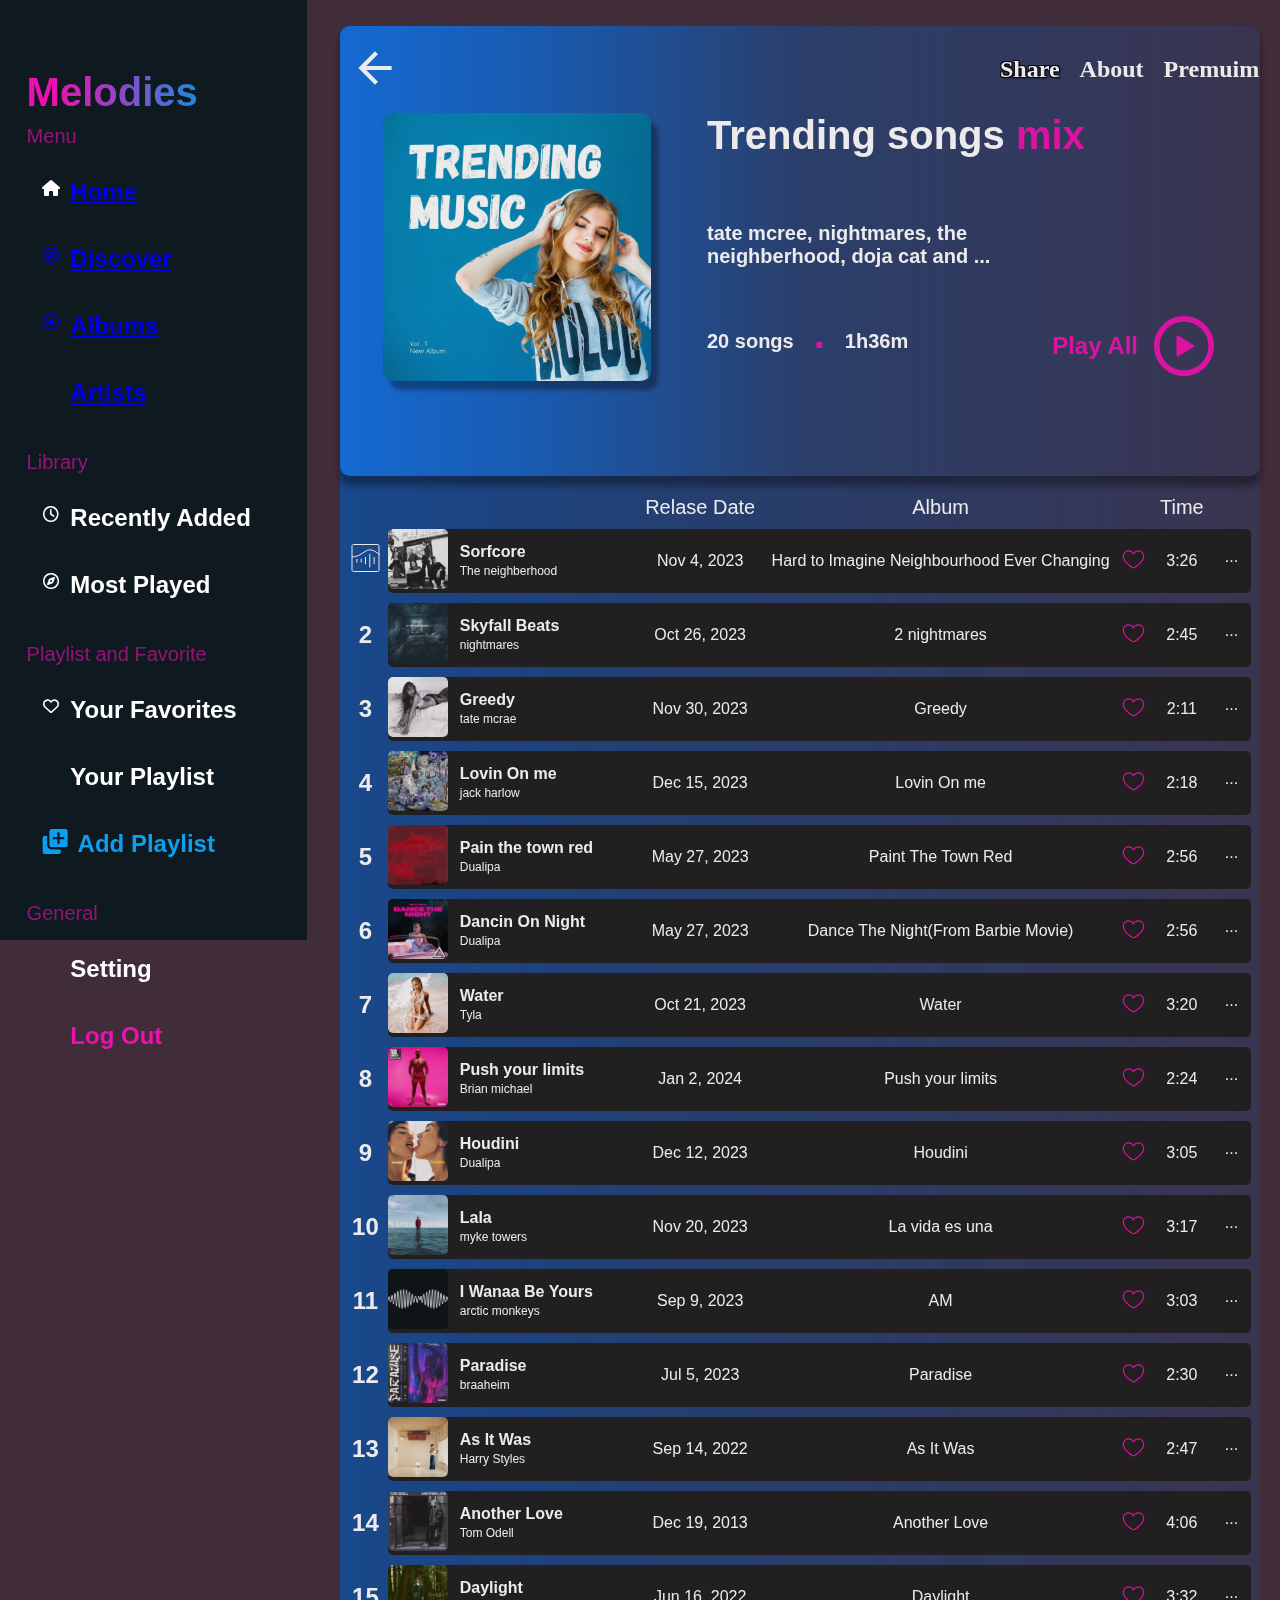
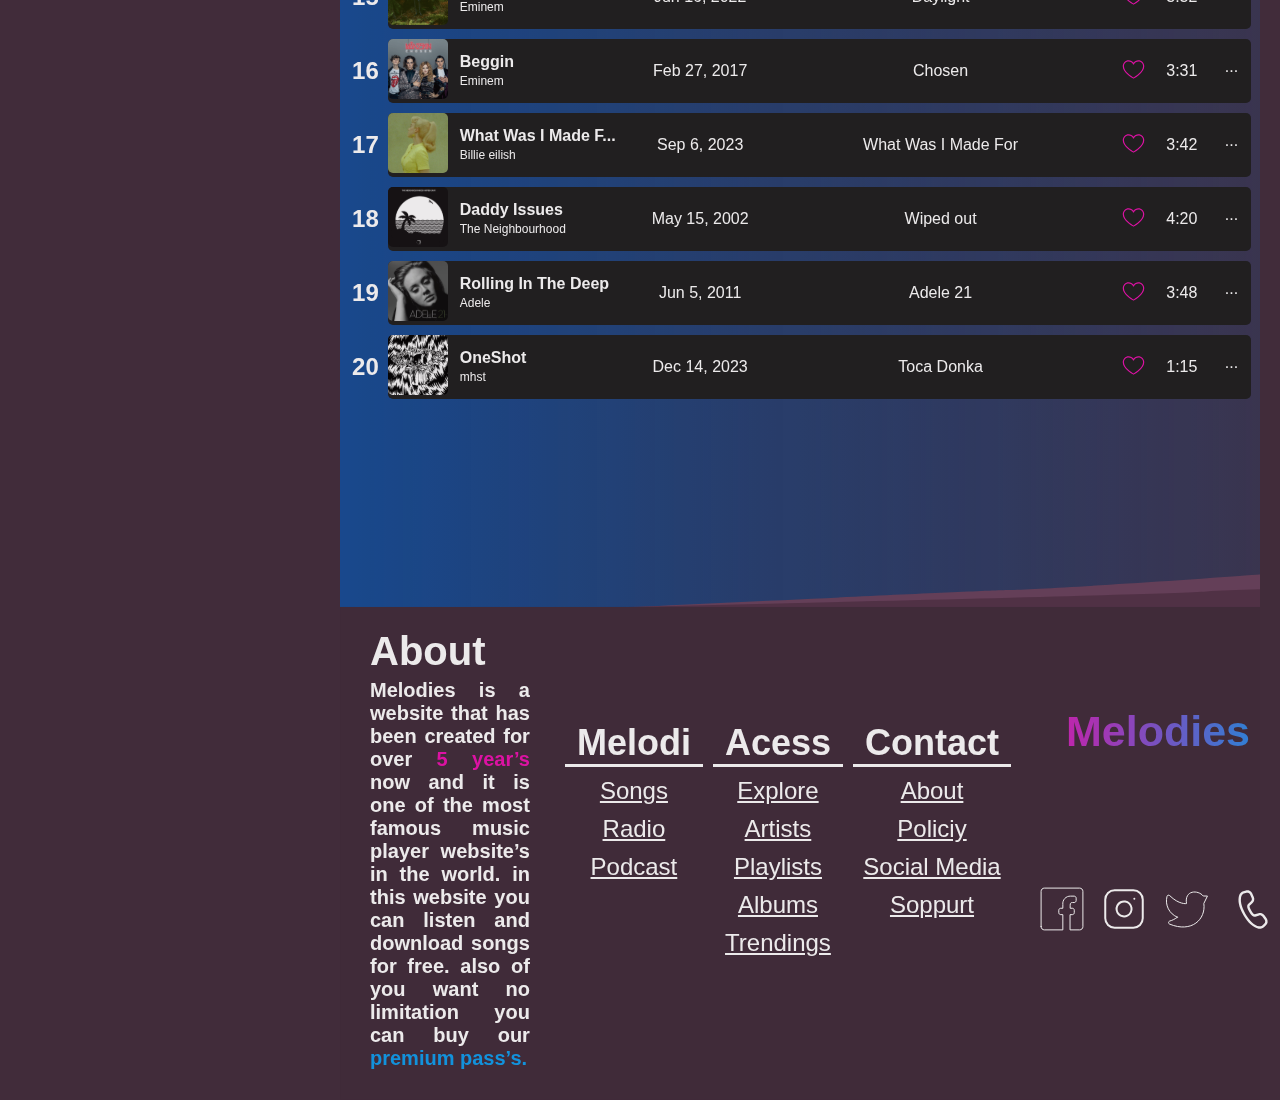
==== commit c04bc88f: "merge" ====
--- a/album.html
+++ b/album.html
@@ -4,7 +4,7 @@
 <head>
     <meta charset="UTF-8">
     <meta name="viewport" content="width=device-width, initial-scale=1.0">
-    <title>Document</title>
+    <title>Album</title>
     <link rel="stylesheet" href="./style/album.css" />
     <link rel="stylesheet" href="./style/body.css" />
     <link rel="stylesheet" href="./style/side-menu.css" />
@@ -441,162 +441,159 @@
                             </td>
                         </tr>
                         <tr>
-                            <td class="red-column-1 content-column1 ordinal-number">2</td>
-                            <td class=" red-column-2 hightlight-red column2-img border-left"> <img
-                                    src="./image/artist/artist-image/artist's-Albums 1.png"></td>
-                            <td class=" red-column-3 hightlight-red Name-of-song"> Business <br> <span> Eminem </span></td>
-                            <td class="red-column-4 hightlight-red main-font-size"> 4:11</td>
-                            <td class="red-column-5 hightlight-red border-right main-font-size icon-details">
-                                <p>...</p> <span class="icon-detail-mobile"> <img
-                                        src="./image/icon/blue-iconamoon_menu-kebab-vertical-bold.svg"></span>
-                            </td>
-                        </tr>
-                        <tr>
-                            <td class="red-column-1 content-column1 ordinal-number">2</td>
-                            <td class=" red-column-2 hightlight-red column2-img border-left"> <img
-                                    src="./image/artist/artist-image/artist's-Albums 1.png"></td>
-                            <td class=" red-column-3 hightlight-red Name-of-song"> Business <br> <span> Eminem </span></td>
-                            <td class="red-column-4 hightlight-red main-font-size"> 4:11</td>
-                            <td class="red-column-5 hightlight-red border-right main-font-size icon-details">
-                                <p>...</p> <span class="icon-detail-mobile"> <img
-                                        src="./image/icon/blue-iconamoon_menu-kebab-vertical-bold.svg"></span>
-                            </td>
-                        </tr>
-                        <tr>
-                            <td class="red-column-1 content-column1 ordinal-number">2</td>
-                            <td class=" red-column-2 hightlight-red column2-img border-left"> <img
-                                    src="./image/artist/artist-image/artist's-Albums 1.png"></td>
-                            <td class=" red-column-3 hightlight-red Name-of-song"> Business <br> <span> Eminem </span></td>
-                            <td class="red-column-4 hightlight-red main-font-size"> 4:11</td>
-                            <td class="red-column-5 hightlight-red border-right main-font-size icon-details">
-                                <p>...</p> <span class="icon-detail-mobile"> <img
-                                        src="./image/icon/blue-iconamoon_menu-kebab-vertical-bold.svg"></span>
-                            </td>
-                        </tr>
-                        <tr>
-                            <td class="red-column-1 content-column1 ordinal-number">2</td>
-                            <td class=" red-column-2 hightlight-red column2-img border-left"> <img
-                                    src="./image/artist/artist-image/artist's-Albums 1.png"></td>
-                            <td class=" red-column-3 hightlight-red Name-of-song"> Business <br> <span> Eminem </span></td>
-                            <td class="red-column-4 hightlight-red main-font-size"> 4:11</td>
-                            <td class="red-column-5 hightlight-red border-right main-font-size icon-details">
-                                <p>...</p> <span class="icon-detail-mobile"> <img
-                                        src="./image/icon/blue-iconamoon_menu-kebab-vertical-bold.svg"></span>
-                            </td>
-                        </tr>
-                        <tr>
-                            <td class="red-column-1 content-column1 ordinal-number">2</td>
-                            <td class=" red-column-2 hightlight-red column2-img border-left"> <img
-                                    src="./image/artist/artist-image/artist's-Albums 1.png"></td>
-                            <td class=" red-column-3 hightlight-red Name-of-song"> Business <br> <span> Eminem </span></td>
-                            <td class="red-column-4 hightlight-red main-font-size"> 4:11</td>
-                            <td class="red-column-5 hightlight-red border-right main-font-size icon-details">
-                                <p>...</p> <span class="icon-detail-mobile"> <img
-                                        src="./image/icon/blue-iconamoon_menu-kebab-vertical-bold.svg"></span>
-                            </td>
-                        </tr>
-                        <tr>
-                            <td class="red-column-1 content-column1 ordinal-number">2</td>
-                            <td class=" red-column-2 hightlight-red column2-img border-left"> <img
-                                    src="./image/artist/artist-image/artist's-Albums 1.png"></td>
-                            <td class=" red-column-3 hightlight-red Name-of-song"> Business <br> <span> Eminem </span></td>
-                            <td class="red-column-4 hightlight-red main-font-size"> 4:11</td>
-                            <td class="red-column-5 hightlight-red border-right main-font-size icon-details">
-                                <p>...</p> <span class="icon-detail-mobile"> <img
-                                        src="./image/icon/blue-iconamoon_menu-kebab-vertical-bold.svg"></span>
-                            </td>
-                        </tr>
-                        <tr>
-                            <td class="red-column-1 content-column1 ordinal-number">2</td>
-                            <td class=" red-column-2 hightlight-red column2-img border-left"> <img
-                                    src="./image/artist/artist-image/artist's-Albums 1.png"></td>
-                            <td class=" red-column-3 hightlight-red Name-of-song"> Business <br> <span> Eminem </span></td>
-                            <td class="red-column-4 hightlight-red main-font-size"> 4:11</td>
-                            <td class="red-column-5 hightlight-red border-right main-font-size icon-details">
-                                <p>...</p> <span class="icon-detail-mobile"> <img
-                                        src="./image/icon/blue-iconamoon_menu-kebab-vertical-bold.svg"></span>
-                            </td>
-                        </tr>
-                        <tr>
-                            <td class="red-column-1 content-column1 ordinal-number">2</td>
-                            <td class=" red-column-2 hightlight-red column2-img border-left"> <img
-                                    src="./image/artist/artist-image/artist's-Albums 1.png"></td>
-                            <td class=" red-column-3 hightlight-red Name-of-song"> Business <br> <span> Eminem </span></td>
-                            <td class="red-column-4 hightlight-red main-font-size"> 4:11</td>
-                            <td class="red-column-5 hightlight-red border-right main-font-size icon-details">
-                                <p>...</p> <span class="icon-detail-mobile"> <img
-                                        src="./image/icon/blue-iconamoon_menu-kebab-vertical-bold.svg"></span>
-                            </td>
-                        </tr>
-                        <tr>
-                            <td class="red-column-1 content-column1 ordinal-number">2</td>
-                            <td class=" red-column-2 hightlight-red column2-img border-left"> <img
-                                    src="./image/artist/artist-image/artist's-Albums 1.png"></td>
-                            <td class=" red-column-3 hightlight-red Name-of-song"> Business <br> <span> Eminem </span></td>
-                            <td class="red-column-4 hightlight-red main-font-size"> 4:11</td>
-                            <td class="red-column-5 hightlight-red border-right main-font-size icon-details">
-                                <p>...</p> <span class="icon-detail-mobile"> <img
-                                        src="./image/icon/blue-iconamoon_menu-kebab-vertical-bold.svg"></span>
-                            </td>
-                        </tr>
-                        <tr>
-                            <td class="red-column-1 content-column1 ordinal-number">2</td>
-                            <td class=" red-column-2 hightlight-red column2-img border-left"> <img
-                                    src="./image/artist/artist-image/artist's-Albums 1.png"></td>
-                            <td class=" red-column-3 hightlight-red Name-of-song"> Business <br> <span> Eminem </span></td>
-                            <td class="red-column-4 hightlight-red main-font-size"> 4:11</td>
-                            <td class="red-column-5 hightlight-red border-right main-font-size icon-details">
-                                <p>...</p> <span class="icon-detail-mobile"> <img
-                                        src="./image/icon/blue-iconamoon_menu-kebab-vertical-bold.svg"></span>
-                            </td>
-                        </tr>
-                        <tr>
-                            <td class="red-column-1 content-column1 ordinal-number">2</td>
-                            <td class=" red-column-2 hightlight-red column2-img border-left"> <img
-                                    src="./image/artist/artist-image/artist's-Albums 1.png"></td>
-                            <td class=" red-column-3 hightlight-red Name-of-song"> Business <br> <span> Eminem </span></td>
-                            <td class="red-column-4 hightlight-red main-font-size"> 4:11</td>
-                            <td class="red-column-5 hightlight-red border-right main-font-size icon-details">
-                                <p>...</p> <span class="icon-detail-mobile"> <img
-                                        src="./image/icon/blue-iconamoon_menu-kebab-vertical-bold.svg"></span>
-                            </td>
-                        </tr>
-                        <tr>
-                            <td class="red-column-1 content-column1 ordinal-number">2</td>
-                            <td class=" red-column-2 hightlight-red column2-img border-left"> <img
-                                    src="./image/artist/artist-image/artist's-Albums 1.png"></td>
-                            <td class=" red-column-3 hightlight-red Name-of-song"> Business <br> <span> Eminem </span></td>
-                            <td class="red-column-4 hightlight-red main-font-size"> 4:11</td>
-                            <td class="red-column-5 hightlight-red border-right main-font-size icon-details">
-                                <p>...</p> <span class="icon-detail-mobile"> <img
-                                        src="./image/icon/blue-iconamoon_menu-kebab-vertical-bold.svg"></span>
-                            </td>
-                        </tr>
-                        <tr>
-                            <td class="red-column-1 content-column1 ordinal-number">2</td>
-                            <td class=" red-column-2 hightlight-red column2-img border-left"> <img
-                                    src="./image/artist/artist-image/artist's-Albums 1.png"></td>
-                            <td class=" red-column-3 hightlight-red Name-of-song"> Business <br> <span> Eminem </span></td>
-                            <td class="red-column-4 hightlight-red main-font-size"> 4:11</td>
-                            <td class="red-column-5 hightlight-red border-right main-font-size icon-details">
-                                <p>...</p> <span class="icon-detail-mobile"> <img
-                                        src="./image/icon/blue-iconamoon_menu-kebab-vertical-bold.svg"></span>
-                            </td>
-                        </tr>
-                        <tr>
-                            <td class="red-column-1 content-column1 ordinal-number">2</td>
-                            <td class=" red-column-2 hightlight-red column2-img border-left"> <img
-                                    src="./image/artist/artist-image/artist's-Albums 1.png"></td>
-                            <td class=" red-column-3 hightlight-red Name-of-song"> Business <br> <span> Eminem </span></td>
-                            <td class="red-column-4 hightlight-red main-font-size"> 4:11</td>
-                            <td class="red-column-5 hightlight-red border-right main-font-size icon-details">
-                                <p>...</p> <span class="icon-detail-mobile"> <img
-                                        src="./image/icon/blue-iconamoon_menu-kebab-vertical-bold.svg"></span>
-                            </td>
-                        </tr>
-                        
-
-
+                            <td class="red-column-1 content-column1 ordinal-number">3</td>
+                            <td class=" red-column-2 hightlight-red column2-img border-left"> <img
+                                    src="./image/artist/artist-image/artist's-Albums 1.png"></td>
+                            <td class=" red-column-3 hightlight-red Name-of-song"> Business <br> <span> Eminem </span></td>
+                            <td class="red-column-4 hightlight-red main-font-size"> 4:11</td>
+                            <td class="red-column-5 hightlight-red border-right main-font-size icon-details">
+                                <p>...</p> <span class="icon-detail-mobile"> <img
+                                        src="./image/icon/blue-iconamoon_menu-kebab-vertical-bold.svg"></span>
+                            </td>
+                        </tr>
+                        <tr>
+                            <td class="red-column-1 content-column1 ordinal-number">4</td>
+                            <td class=" red-column-2 hightlight-red column2-img border-left"> <img
+                                    src="./image/artist/artist-image/artist's-Albums 1.png"></td>
+                            <td class=" red-column-3 hightlight-red Name-of-song"> Business <br> <span> Eminem </span></td>
+                            <td class="red-column-4 hightlight-red main-font-size"> 4:11</td>
+                            <td class="red-column-5 hightlight-red border-right main-font-size icon-details">
+                                <p>...</p> <span class="icon-detail-mobile"> <img
+                                        src="./image/icon/blue-iconamoon_menu-kebab-vertical-bold.svg"></span>
+                            </td>
+                        </tr>
+                        <tr>
+                            <td class="red-column-1 content-column1 ordinal-number">5</td>
+                            <td class=" red-column-2 hightlight-red column2-img border-left"> <img
+                                    src="./image/artist/artist-image/artist's-Albums 1.png"></td>
+                            <td class=" red-column-3 hightlight-red Name-of-song"> Business <br> <span> Eminem </span></td>
+                            <td class="red-column-4 hightlight-red main-font-size"> 4:11</td>
+                            <td class="red-column-5 hightlight-red border-right main-font-size icon-details">
+                                <p>...</p> <span class="icon-detail-mobile"> <img
+                                        src="./image/icon/blue-iconamoon_menu-kebab-vertical-bold.svg"></span>
+                            </td>
+                        </tr>
+                        <tr>
+                            <td class="red-column-1 content-column1 ordinal-number">6</td>
+                            <td class=" red-column-2 hightlight-red column2-img border-left"> <img
+                                    src="./image/artist/artist-image/artist's-Albums 1.png"></td>
+                            <td class=" red-column-3 hightlight-red Name-of-song"> Business <br> <span> Eminem </span></td>
+                            <td class="red-column-4 hightlight-red main-font-size"> 4:11</td>
+                            <td class="red-column-5 hightlight-red border-right main-font-size icon-details">
+                                <p>...</p> <span class="icon-detail-mobile"> <img
+                                        src="./image/icon/blue-iconamoon_menu-kebab-vertical-bold.svg"></span>
+                            </td>
+                        </tr>
+                        <tr>
+                            <td class="red-column-1 content-column1 ordinal-number">7</td>
+                            <td class=" red-column-2 hightlight-red column2-img border-left"> <img
+                                    src="./image/artist/artist-image/artist's-Albums 1.png"></td>
+                            <td class=" red-column-3 hightlight-red Name-of-song"> Business <br> <span> Eminem </span></td>
+                            <td class="red-column-4 hightlight-red main-font-size"> 4:11</td>
+                            <td class="red-column-5 hightlight-red border-right main-font-size icon-details">
+                                <p>...</p> <span class="icon-detail-mobile"> <img
+                                        src="./image/icon/blue-iconamoon_menu-kebab-vertical-bold.svg"></span>
+                            </td>
+                        </tr>
+                        <tr>
+                            <td class="red-column-1 content-column1 ordinal-number">8</td>
+                            <td class=" red-column-2 hightlight-red column2-img border-left"> <img
+                                    src="./image/artist/artist-image/artist's-Albums 1.png"></td>
+                            <td class=" red-column-3 hightlight-red Name-of-song"> Business <br> <span> Eminem </span></td>
+                            <td class="red-column-4 hightlight-red main-font-size"> 4:11</td>
+                            <td class="red-column-5 hightlight-red border-right main-font-size icon-details">
+                                <p>...</p> <span class="icon-detail-mobile"> <img
+                                        src="./image/icon/blue-iconamoon_menu-kebab-vertical-bold.svg"></span>
+                            </td>
+                        </tr>
+                        <tr>
+                            <td class="red-column-1 content-column1 ordinal-number">9</td>
+                            <td class=" red-column-2 hightlight-red column2-img border-left"> <img
+                                    src="./image/artist/artist-image/artist's-Albums 1.png"></td>
+                            <td class=" red-column-3 hightlight-red Name-of-song"> Business <br> <span> Eminem </span></td>
+                            <td class="red-column-4 hightlight-red main-font-size"> 4:11</td>
+                            <td class="red-column-5 hightlight-red border-right main-font-size icon-details">
+                                <p>...</p> <span class="icon-detail-mobile"> <img
+                                        src="./image/icon/blue-iconamoon_menu-kebab-vertical-bold.svg"></span>
+                            </td>
+                        </tr>
+                        <tr>
+                            <td class="red-column-1 content-column1 ordinal-number">10</td>
+                            <td class=" red-column-2 hightlight-red column2-img border-left"> <img
+                                    src="./image/artist/artist-image/artist's-Albums 1.png"></td>
+                            <td class=" red-column-3 hightlight-red Name-of-song"> Business <br> <span> Eminem </span></td>
+                            <td class="red-column-4 hightlight-red main-font-size"> 4:11</td>
+                            <td class="red-column-5 hightlight-red border-right main-font-size icon-details">
+                                <p>...</p> <span class="icon-detail-mobile"> <img
+                                        src="./image/icon/blue-iconamoon_menu-kebab-vertical-bold.svg"></span>
+                            </td>
+                        </tr>
+                        <tr>
+                            <td class="red-column-1 content-column1 ordinal-number">11</td>
+                            <td class=" red-column-2 hightlight-red column2-img border-left"> <img
+                                    src="./image/artist/artist-image/artist's-Albums 1.png"></td>
+                            <td class=" red-column-3 hightlight-red Name-of-song"> Business <br> <span> Eminem </span></td>
+                            <td class="red-column-4 hightlight-red main-font-size"> 4:11</td>
+                            <td class="red-column-5 hightlight-red border-right main-font-size icon-details">
+                                <p>...</p> <span class="icon-detail-mobile"> <img
+                                        src="./image/icon/blue-iconamoon_menu-kebab-vertical-bold.svg"></span>
+                            </td>
+                        </tr>
+                        <tr>
+                            <td class="red-column-1 content-column1 ordinal-number">12</td>
+                            <td class=" red-column-2 hightlight-red column2-img border-left"> <img
+                                    src="./image/artist/artist-image/artist's-Albums 1.png"></td>
+                            <td class=" red-column-3 hightlight-red Name-of-song"> Business <br> <span> Eminem </span></td>
+                            <td class="red-column-4 hightlight-red main-font-size"> 4:11</td>
+                            <td class="red-column-5 hightlight-red border-right main-font-size icon-details">
+                                <p>...</p> <span class="icon-detail-mobile"> <img
+                                        src="./image/icon/blue-iconamoon_menu-kebab-vertical-bold.svg"></span>
+                            </td>
+                        </tr>
+                        <tr>
+                            <td class="red-column-1 content-column1 ordinal-number">13</td>
+                            <td class=" red-column-2 hightlight-red column2-img border-left"> <img
+                                    src="./image/artist/artist-image/artist's-Albums 1.png"></td>
+                            <td class=" red-column-3 hightlight-red Name-of-song"> Business <br> <span> Eminem </span></td>
+                            <td class="red-column-4 hightlight-red main-font-size"> 4:11</td>
+                            <td class="red-column-5 hightlight-red border-right main-font-size icon-details">
+                                <p>...</p> <span class="icon-detail-mobile"> <img
+                                        src="./image/icon/blue-iconamoon_menu-kebab-vertical-bold.svg"></span>
+                            </td>
+                        </tr>
+                        <tr>
+                            <td class="red-column-1 content-column1 ordinal-number">14</td>
+                            <td class=" red-column-2 hightlight-red column2-img border-left"> <img
+                                    src="./image/artist/artist-image/artist's-Albums 1.png"></td>
+                            <td class=" red-column-3 hightlight-red Name-of-song"> Business <br> <span> Eminem </span></td>
+                            <td class="red-column-4 hightlight-red main-font-size"> 4:11</td>
+                            <td class="red-column-5 hightlight-red border-right main-font-size icon-details">
+                                <p>...</p> <span class="icon-detail-mobile"> <img
+                                        src="./image/icon/blue-iconamoon_menu-kebab-vertical-bold.svg"></span>
+                            </td>
+                        </tr>
+                        <tr>
+                            <td class="red-column-1 content-column1 ordinal-number">15</td>
+                            <td class=" red-column-2 hightlight-red column2-img border-left"> <img
+                                    src="./image/artist/artist-image/artist's-Albums 1.png"></td>
+                            <td class=" red-column-3 hightlight-red Name-of-song"> Business <br> <span> Eminem </span></td>
+                            <td class="red-column-4 hightlight-red main-font-size"> 4:11</td>
+                            <td class="red-column-5 hightlight-red border-right main-font-size icon-details">
+                                <p>...</p> <span class="icon-detail-mobile"> <img
+                                        src="./image/icon/blue-iconamoon_menu-kebab-vertical-bold.svg"></span>
+                            </td>
+                        </tr>
+                        <tr>
+                            <td class="red-column-1 content-column1 ordinal-number">16</td>
+                            <td class=" red-column-2 hightlight-red column2-img border-left"> <img
+                                    src="./image/artist/artist-image/artist's-Albums 1.png"></td>
+                            <td class=" red-column-3 hightlight-red Name-of-song"> Business <br> <span> Eminem </span></td>
+                            <td class="red-column-4 hightlight-red main-font-size"> 4:11</td>
+                            <td class="red-column-5 hightlight-red border-right main-font-size icon-details">
+                                <p>...</p> <span class="icon-detail-mobile"> <img
+                                        src="./image/icon/blue-iconamoon_menu-kebab-vertical-bold.svg"></span>
+                            </td>
+                        </tr>
                     </table>
                 </table>
             </div>
@@ -604,7 +601,7 @@
         <!-- Footer -->
         <div id="footer"></div>
     </main>
-
+    
 </body>
 
 </html>--- a/style/album.css
+++ b/style/album.css
@@ -165,6 +165,10 @@
     padding: 16px;
 }
 
+.play-music-container{
+    display: none;
+}
+
 /* top 20 of Bill Board*/
 
 @media screen and (max-width: 430px) {
@@ -315,6 +319,15 @@
         font-weight: 700;
     }
 
+    /* playing music */
+    
+    .play-music-container {
+        display: flex;
+    }
+
+    .image-playing-music{
+        width: 54px;
+    }
 
 
 
--- a/style/body.css
+++ b/style/body.css
@@ -13,15 +13,4 @@
     background-color: #412C3A;
 }
 
-@media screen and (max-width: 430px){
-    .body{
-        background: linear-gradient(90deg, rgba(14, 25, 32, 1), rgba(65, 44, 58, 1) 100%);
-        display: flex;
-        flex-direction: column;
-        justify-content: center;
-        align-items: center;
-        padding: 5px;
-        margin: 0;
-        min-height: 100vh;
-    }
-}
+
--- a/style/side-menu.css
+++ b/style/side-menu.css
@@ -13,7 +13,7 @@
     background: linear-gradient(to right, #0E1920, #0E1920 70%);
     position: fixed;
     height: 100vh;
-    padding: 20px 25px 20px 0px ;
+    padding: 20px 20px 20px 0px ;
 
 }
 
@@ -45,7 +45,6 @@
     margin: 0px;
 }
 
-
 .Menu-part div i,
 .Library-part div i,
 .Play-list-part div i,
@@ -63,21 +62,6 @@
     color: #FFFFFF;
     margin: 0;
     padding-top: 5px;
-}
-
-.Menu-part a,
-.Library-part a,
-.Play-list-part a,
-.General-part a {
-    color: hsl(0, 0%, 100%);
-    text-decoration:none;
-}
-
-.Menu-part a:hover,
-.Library-part a:hover,
-.Play-list-part a:hover,
-.General-part a:hover {
-    color:inherit;
 }
 /* ------------------- Phần DashBoard-Lirary --------------------- */
 .DashBoard-Library {
@@ -134,14 +118,4 @@
 
 .Logout:hover {
     color:  #FFFFFF !important;
-}
-
-@media screen and (max-width: 430px){
-    .dashboard{
-        display:none;
-    }
-
-    .T1{
-        display: none;
-    }
 }--- a/style/footer.css
+++ b/style/footer.css
@@ -8,6 +8,7 @@
 .footer-content {
     padding: 200px 0px 30px 0px;
     width: 100%;
+    margin-left: 30px;
 }
 
 .footer-content-details {
@@ -52,9 +53,6 @@
     font-weight: 700;
     color: #0E9EEF;
 }
-.left-footer-content a:hover {
-    color:inherit;
-}
 
 .table_content {
     border-collapse: separate;
@@ -83,11 +81,6 @@
 
 .table_content a {
     color: hsl(0, 0%, 100%);
-    text-decoration:none;
-}
-
-.table_content a:hover {
-    color:inherit;
 }
 
 .contact {
@@ -111,12 +104,4 @@
     display: flex;
     gap: 20px;
     padding: 130px 10px 50px 10px;
-}
-
-@media screen and (max-width: 430px){
-    .footer,
-    .footer-content {
-        display: none;
-    }
-    
 }--- a/style/album-mobile.css
+++ b/style/album-mobile.css
@@ -1,7 +1,15 @@
+.play-music-container{
+    display: none;
+}
+
 @Media screen and (max-width = 430px){
     .dashboard {
         display:none;
     }
 
+    .play-music-container {
+        display: flex;
+    }
+
     
 }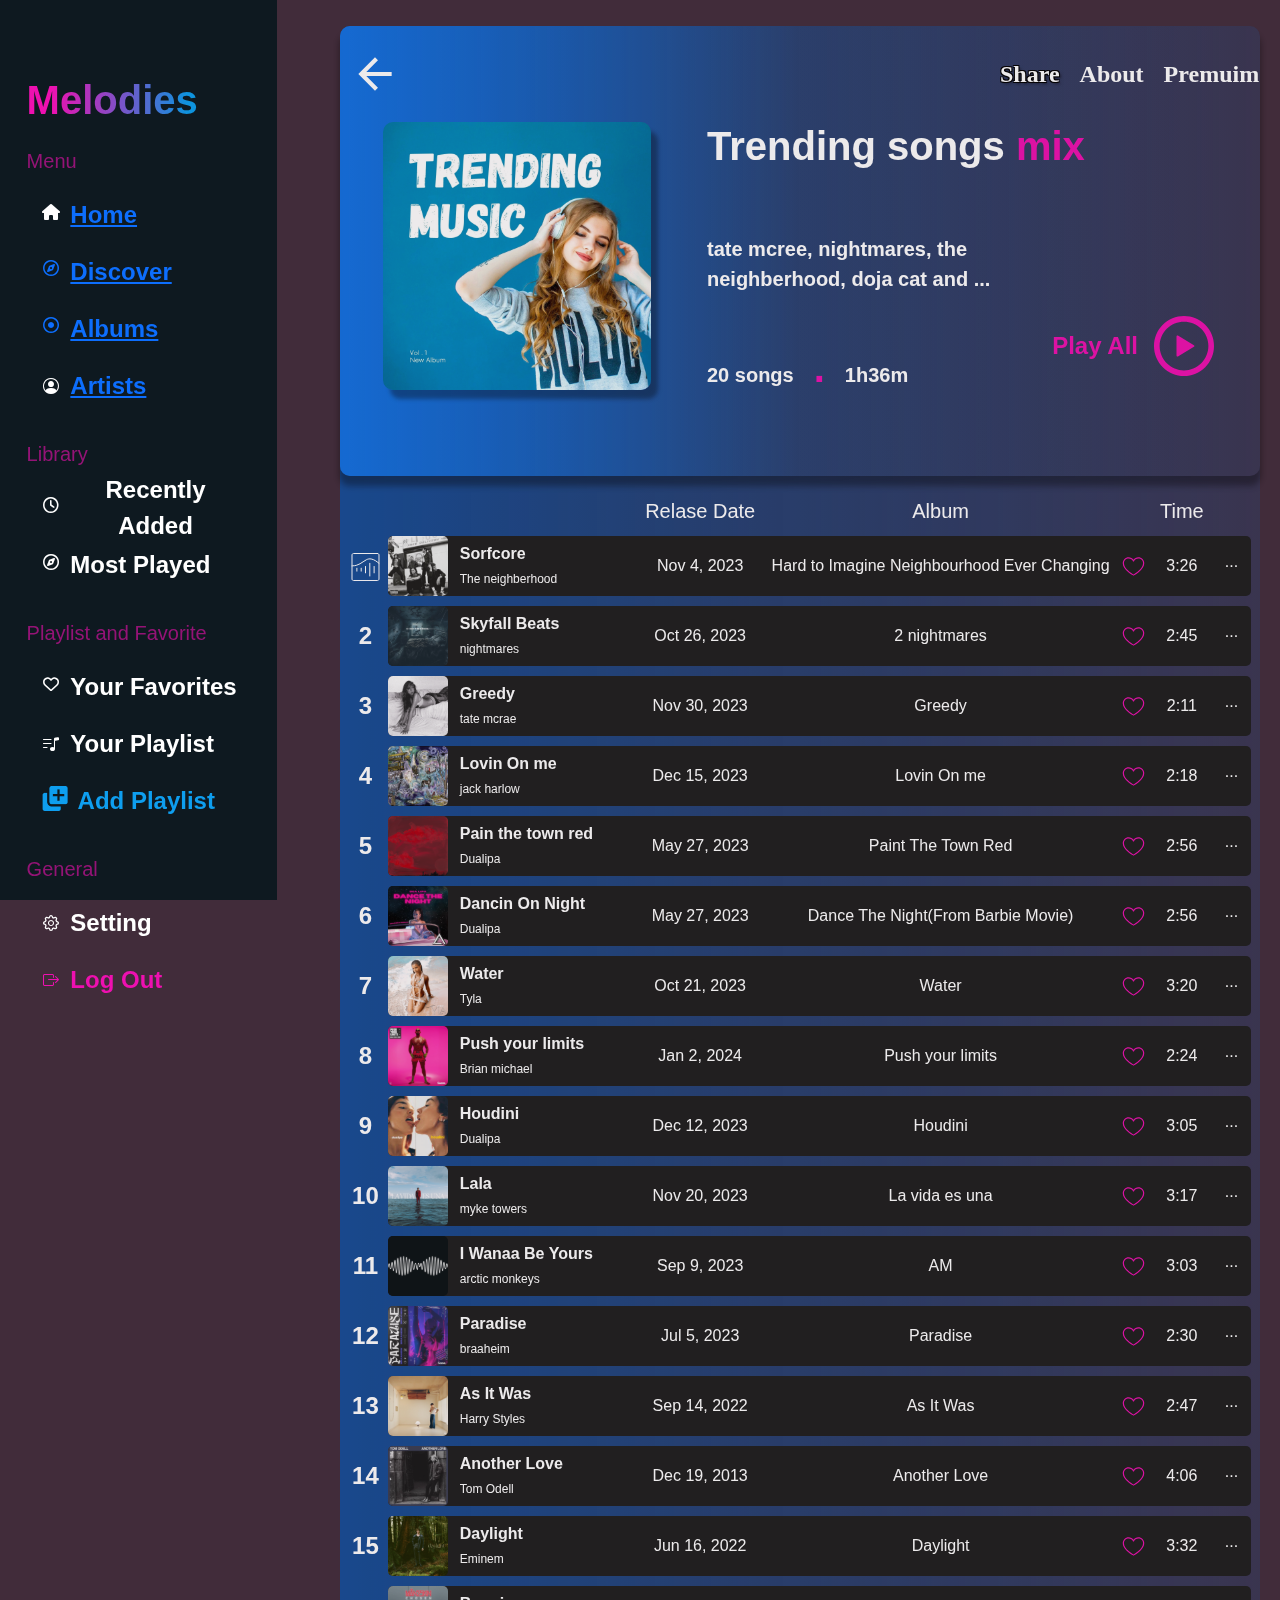
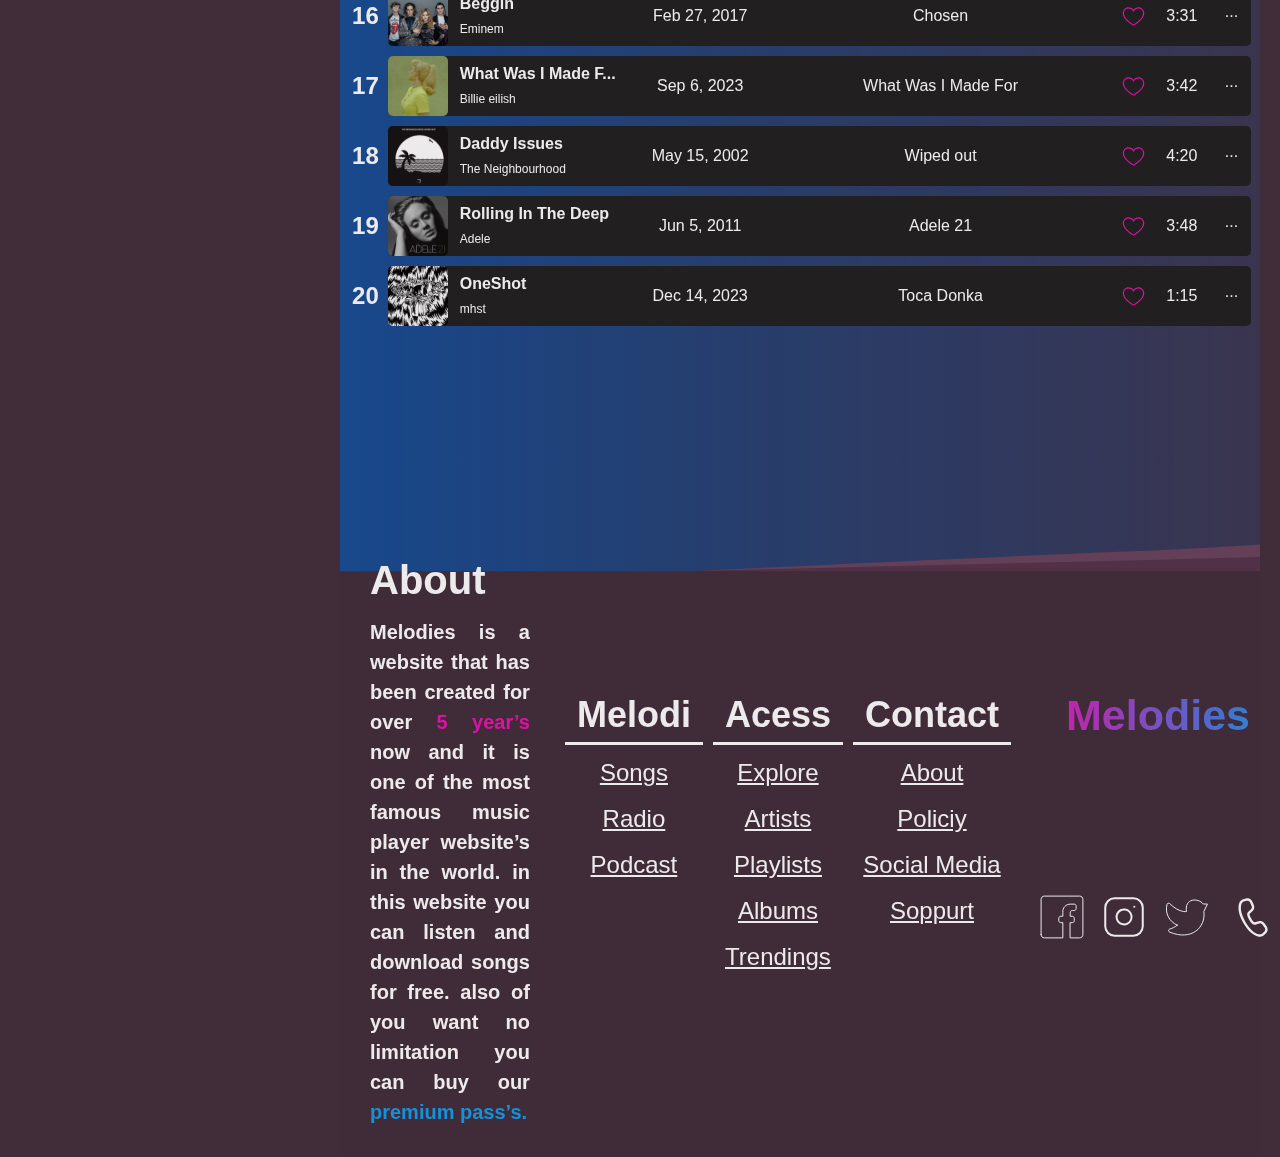
==== commit 8f24e4c2: "icon" ====
--- a/album.html
+++ b/album.html
@@ -13,12 +13,15 @@
     <link rel="stylesheet" href="assets/fontawesome-free-6.6.0-web/css/all.min.css" />
     <link rel="stylesheet" href="./style/header-mobile.css">
     <link rel="stylesheet" href="./style/album-mobile.css">
-
     <script defer src="./components/footer.js"></script>
     <script defer src="./components/dashboard.js"></script>
     <script defer src="./index-album.js"></script>
     <link href="https://cdn.jsdelivr.net/npm/bootstrap@5.2.0/dist/css/bootstrap.min.css" rel="stylesheet"
         integrity="sha384-gH2yIJqKdNHPEq0n4Mqa/HGKIhSkIHeL5AyhkYV8i59U5AR6csBvApHHNl/vI1Bx" crossorigin="anonymous">
+    <link rel="stylesheet" href="https://cdn.jsdelivr.net/npm/bootstrap-icons@1.11.3/font/bootstrap-icons.min.css">
+    <link rel="stylesheet" href="https://cdn.jsdelivr.net/npm/bootstrap@5.3.3/dist/css/bootstrap.min.css">
+    <link rel="stylesheet" href="https://cdn.jsdelivr.net/npm/bootstrap@5.3.3/dist/js/bootstrap.bundle.min.js">
+
 </head>
 
 <body class="body">
@@ -422,7 +425,8 @@
                                     src="./image/icon/iconamoon_player-pause-fill.svg"></td>
                             <td class=" red-column-2 hightlight-red column2-img border-left"> <img
                                     src="./image/artist/artist-image/artist's-Albums 1.png"></td>
-                            <td class=" red-column-3 hightlight-red Name-of-song"> White America <br> <span> Eminem</span></td>
+                            <td class=" red-column-3 hightlight-red Name-of-song"> White America <br> <span>
+                                    Eminem</span></td>
                             <td class="red-column-4 hightlight-red main-font-size"> 5:24 </td>
                             <td class="red-column-5 hightlight-red border-right main-font-size icon-details">
                                 <p>...</p> <span class="icon-detail-mobile"> <img
@@ -433,7 +437,8 @@
                             <td class="red-column-1 content-column1 ordinal-number">2</td>
                             <td class=" red-column-2 hightlight-red column2-img border-left"> <img
                                     src="./image/artist/artist-image/artist's-Albums 1.png"></td>
-                            <td class=" red-column-3 hightlight-red Name-of-song"> Business <br> <span> Eminem </span></td>
+                            <td class=" red-column-3 hightlight-red Name-of-song"> Business <br> <span> Eminem </span>
+                            </td>
                             <td class="red-column-4 hightlight-red main-font-size"> 4:11</td>
                             <td class="red-column-5 hightlight-red border-right main-font-size icon-details">
                                 <p>...</p> <span class="icon-detail-mobile"> <img
@@ -444,7 +449,8 @@
                             <td class="red-column-1 content-column1 ordinal-number">3</td>
                             <td class=" red-column-2 hightlight-red column2-img border-left"> <img
                                     src="./image/artist/artist-image/artist's-Albums 1.png"></td>
-                            <td class=" red-column-3 hightlight-red Name-of-song"> Business <br> <span> Eminem </span></td>
+                            <td class=" red-column-3 hightlight-red Name-of-song"> Business <br> <span> Eminem </span>
+                            </td>
                             <td class="red-column-4 hightlight-red main-font-size"> 4:11</td>
                             <td class="red-column-5 hightlight-red border-right main-font-size icon-details">
                                 <p>...</p> <span class="icon-detail-mobile"> <img
@@ -455,7 +461,8 @@
                             <td class="red-column-1 content-column1 ordinal-number">4</td>
                             <td class=" red-column-2 hightlight-red column2-img border-left"> <img
                                     src="./image/artist/artist-image/artist's-Albums 1.png"></td>
-                            <td class=" red-column-3 hightlight-red Name-of-song"> Business <br> <span> Eminem </span></td>
+                            <td class=" red-column-3 hightlight-red Name-of-song"> Business <br> <span> Eminem </span>
+                            </td>
                             <td class="red-column-4 hightlight-red main-font-size"> 4:11</td>
                             <td class="red-column-5 hightlight-red border-right main-font-size icon-details">
                                 <p>...</p> <span class="icon-detail-mobile"> <img
@@ -466,7 +473,8 @@
                             <td class="red-column-1 content-column1 ordinal-number">5</td>
                             <td class=" red-column-2 hightlight-red column2-img border-left"> <img
                                     src="./image/artist/artist-image/artist's-Albums 1.png"></td>
-                            <td class=" red-column-3 hightlight-red Name-of-song"> Business <br> <span> Eminem </span></td>
+                            <td class=" red-column-3 hightlight-red Name-of-song"> Business <br> <span> Eminem </span>
+                            </td>
                             <td class="red-column-4 hightlight-red main-font-size"> 4:11</td>
                             <td class="red-column-5 hightlight-red border-right main-font-size icon-details">
                                 <p>...</p> <span class="icon-detail-mobile"> <img
@@ -477,7 +485,8 @@
                             <td class="red-column-1 content-column1 ordinal-number">6</td>
                             <td class=" red-column-2 hightlight-red column2-img border-left"> <img
                                     src="./image/artist/artist-image/artist's-Albums 1.png"></td>
-                            <td class=" red-column-3 hightlight-red Name-of-song"> Business <br> <span> Eminem </span></td>
+                            <td class=" red-column-3 hightlight-red Name-of-song"> Business <br> <span> Eminem </span>
+                            </td>
                             <td class="red-column-4 hightlight-red main-font-size"> 4:11</td>
                             <td class="red-column-5 hightlight-red border-right main-font-size icon-details">
                                 <p>...</p> <span class="icon-detail-mobile"> <img
@@ -488,7 +497,8 @@
                             <td class="red-column-1 content-column1 ordinal-number">7</td>
                             <td class=" red-column-2 hightlight-red column2-img border-left"> <img
                                     src="./image/artist/artist-image/artist's-Albums 1.png"></td>
-                            <td class=" red-column-3 hightlight-red Name-of-song"> Business <br> <span> Eminem </span></td>
+                            <td class=" red-column-3 hightlight-red Name-of-song"> Business <br> <span> Eminem </span>
+                            </td>
                             <td class="red-column-4 hightlight-red main-font-size"> 4:11</td>
                             <td class="red-column-5 hightlight-red border-right main-font-size icon-details">
                                 <p>...</p> <span class="icon-detail-mobile"> <img
@@ -499,7 +509,8 @@
                             <td class="red-column-1 content-column1 ordinal-number">8</td>
                             <td class=" red-column-2 hightlight-red column2-img border-left"> <img
                                     src="./image/artist/artist-image/artist's-Albums 1.png"></td>
-                            <td class=" red-column-3 hightlight-red Name-of-song"> Business <br> <span> Eminem </span></td>
+                            <td class=" red-column-3 hightlight-red Name-of-song"> Business <br> <span> Eminem </span>
+                            </td>
                             <td class="red-column-4 hightlight-red main-font-size"> 4:11</td>
                             <td class="red-column-5 hightlight-red border-right main-font-size icon-details">
                                 <p>...</p> <span class="icon-detail-mobile"> <img
@@ -510,7 +521,8 @@
                             <td class="red-column-1 content-column1 ordinal-number">9</td>
                             <td class=" red-column-2 hightlight-red column2-img border-left"> <img
                                     src="./image/artist/artist-image/artist's-Albums 1.png"></td>
-                            <td class=" red-column-3 hightlight-red Name-of-song"> Business <br> <span> Eminem </span></td>
+                            <td class=" red-column-3 hightlight-red Name-of-song"> Business <br> <span> Eminem </span>
+                            </td>
                             <td class="red-column-4 hightlight-red main-font-size"> 4:11</td>
                             <td class="red-column-5 hightlight-red border-right main-font-size icon-details">
                                 <p>...</p> <span class="icon-detail-mobile"> <img
@@ -521,7 +533,8 @@
                             <td class="red-column-1 content-column1 ordinal-number">10</td>
                             <td class=" red-column-2 hightlight-red column2-img border-left"> <img
                                     src="./image/artist/artist-image/artist's-Albums 1.png"></td>
-                            <td class=" red-column-3 hightlight-red Name-of-song"> Business <br> <span> Eminem </span></td>
+                            <td class=" red-column-3 hightlight-red Name-of-song"> Business <br> <span> Eminem </span>
+                            </td>
                             <td class="red-column-4 hightlight-red main-font-size"> 4:11</td>
                             <td class="red-column-5 hightlight-red border-right main-font-size icon-details">
                                 <p>...</p> <span class="icon-detail-mobile"> <img
@@ -532,7 +545,8 @@
                             <td class="red-column-1 content-column1 ordinal-number">11</td>
                             <td class=" red-column-2 hightlight-red column2-img border-left"> <img
                                     src="./image/artist/artist-image/artist's-Albums 1.png"></td>
-                            <td class=" red-column-3 hightlight-red Name-of-song"> Business <br> <span> Eminem </span></td>
+                            <td class=" red-column-3 hightlight-red Name-of-song"> Business <br> <span> Eminem </span>
+                            </td>
                             <td class="red-column-4 hightlight-red main-font-size"> 4:11</td>
                             <td class="red-column-5 hightlight-red border-right main-font-size icon-details">
                                 <p>...</p> <span class="icon-detail-mobile"> <img
@@ -543,7 +557,8 @@
                             <td class="red-column-1 content-column1 ordinal-number">12</td>
                             <td class=" red-column-2 hightlight-red column2-img border-left"> <img
                                     src="./image/artist/artist-image/artist's-Albums 1.png"></td>
-                            <td class=" red-column-3 hightlight-red Name-of-song"> Business <br> <span> Eminem </span></td>
+                            <td class=" red-column-3 hightlight-red Name-of-song"> Business <br> <span> Eminem </span>
+                            </td>
                             <td class="red-column-4 hightlight-red main-font-size"> 4:11</td>
                             <td class="red-column-5 hightlight-red border-right main-font-size icon-details">
                                 <p>...</p> <span class="icon-detail-mobile"> <img
@@ -554,7 +569,8 @@
                             <td class="red-column-1 content-column1 ordinal-number">13</td>
                             <td class=" red-column-2 hightlight-red column2-img border-left"> <img
                                     src="./image/artist/artist-image/artist's-Albums 1.png"></td>
-                            <td class=" red-column-3 hightlight-red Name-of-song"> Business <br> <span> Eminem </span></td>
+                            <td class=" red-column-3 hightlight-red Name-of-song"> Business <br> <span> Eminem </span>
+                            </td>
                             <td class="red-column-4 hightlight-red main-font-size"> 4:11</td>
                             <td class="red-column-5 hightlight-red border-right main-font-size icon-details">
                                 <p>...</p> <span class="icon-detail-mobile"> <img
@@ -565,7 +581,8 @@
                             <td class="red-column-1 content-column1 ordinal-number">14</td>
                             <td class=" red-column-2 hightlight-red column2-img border-left"> <img
                                     src="./image/artist/artist-image/artist's-Albums 1.png"></td>
-                            <td class=" red-column-3 hightlight-red Name-of-song"> Business <br> <span> Eminem </span></td>
+                            <td class=" red-column-3 hightlight-red Name-of-song"> Business <br> <span> Eminem </span>
+                            </td>
                             <td class="red-column-4 hightlight-red main-font-size"> 4:11</td>
                             <td class="red-column-5 hightlight-red border-right main-font-size icon-details">
                                 <p>...</p> <span class="icon-detail-mobile"> <img
@@ -576,7 +593,8 @@
                             <td class="red-column-1 content-column1 ordinal-number">15</td>
                             <td class=" red-column-2 hightlight-red column2-img border-left"> <img
                                     src="./image/artist/artist-image/artist's-Albums 1.png"></td>
-                            <td class=" red-column-3 hightlight-red Name-of-song"> Business <br> <span> Eminem </span></td>
+                            <td class=" red-column-3 hightlight-red Name-of-song"> Business <br> <span> Eminem </span>
+                            </td>
                             <td class="red-column-4 hightlight-red main-font-size"> 4:11</td>
                             <td class="red-column-5 hightlight-red border-right main-font-size icon-details">
                                 <p>...</p> <span class="icon-detail-mobile"> <img
@@ -587,7 +605,8 @@
                             <td class="red-column-1 content-column1 ordinal-number">16</td>
                             <td class=" red-column-2 hightlight-red column2-img border-left"> <img
                                     src="./image/artist/artist-image/artist's-Albums 1.png"></td>
-                            <td class=" red-column-3 hightlight-red Name-of-song"> Business <br> <span> Eminem </span></td>
+                            <td class=" red-column-3 hightlight-red Name-of-song"> Business <br> <span> Eminem </span>
+                            </td>
                             <td class="red-column-4 hightlight-red main-font-size"> 4:11</td>
                             <td class="red-column-5 hightlight-red border-right main-font-size icon-details">
                                 <p>...</p> <span class="icon-detail-mobile"> <img
@@ -601,7 +620,7 @@
         <!-- Footer -->
         <div id="footer"></div>
     </main>
-    
+
 </body>
 
 </html>